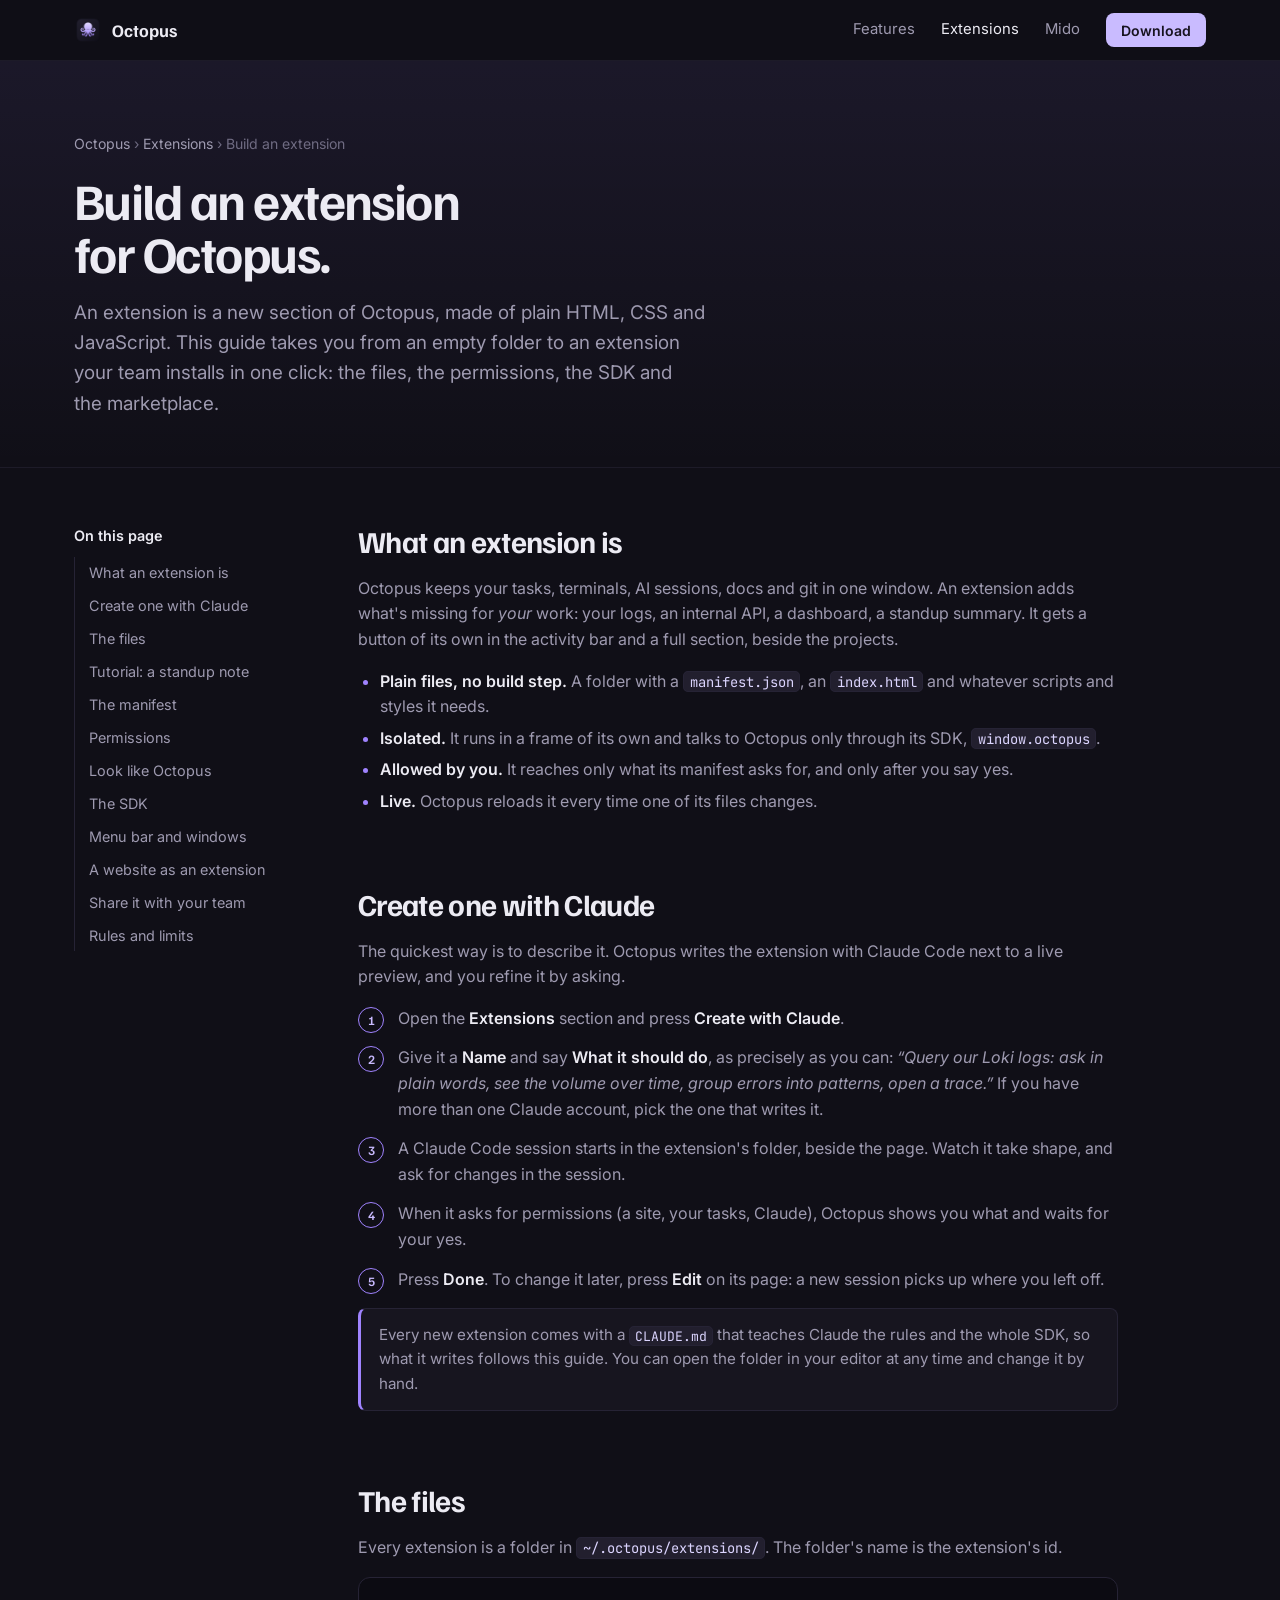
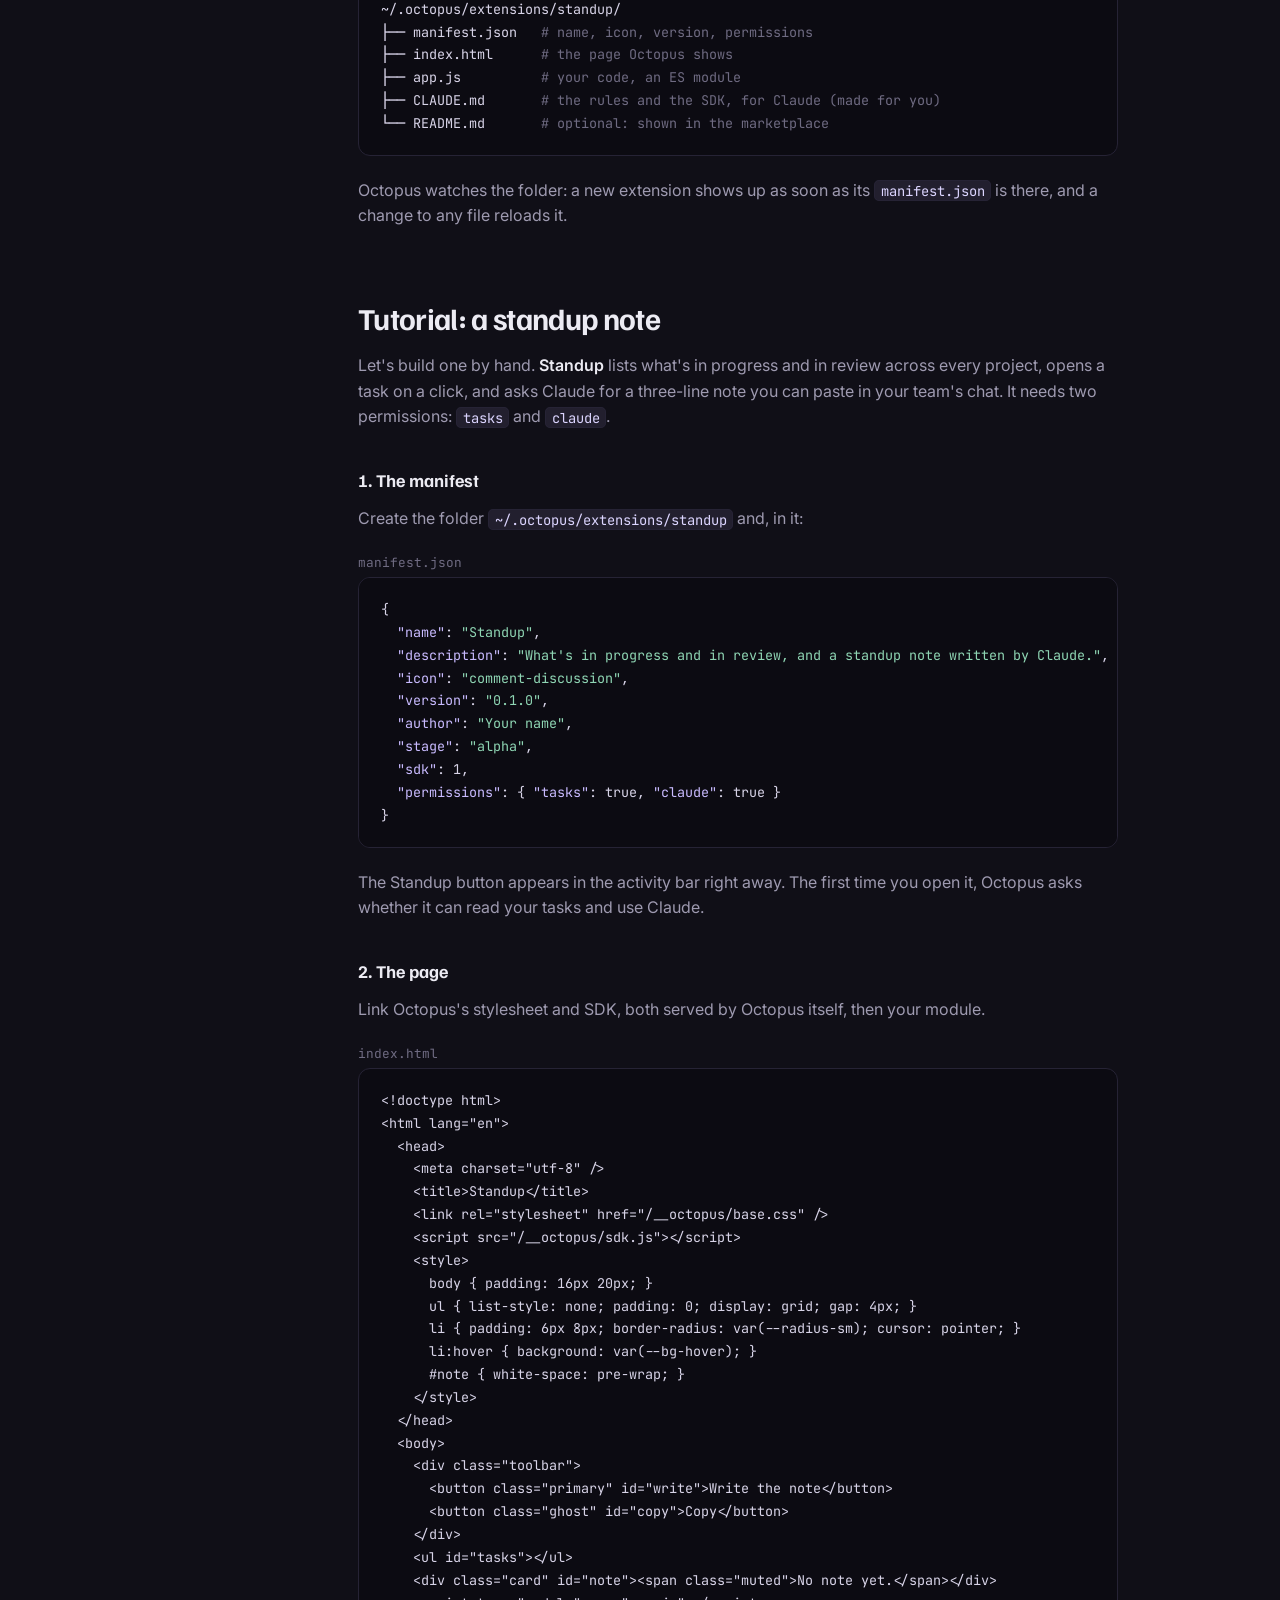
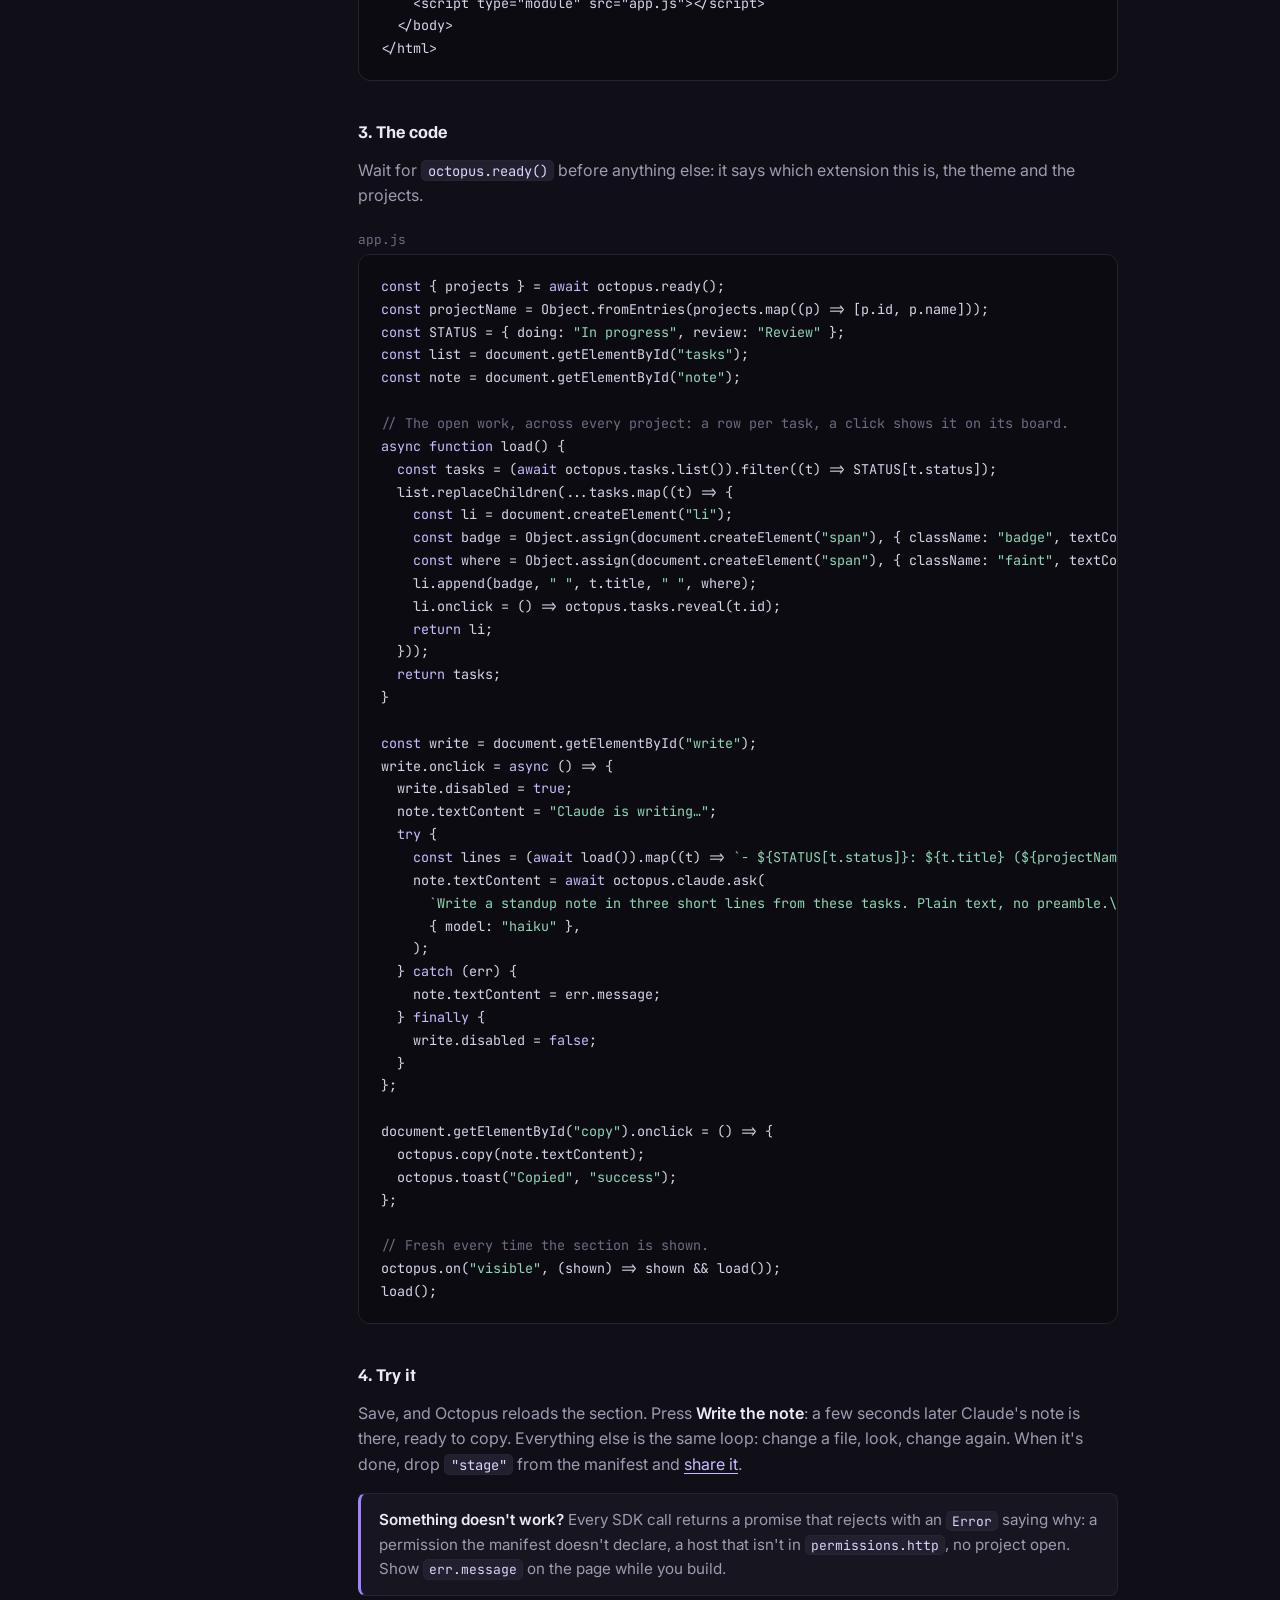
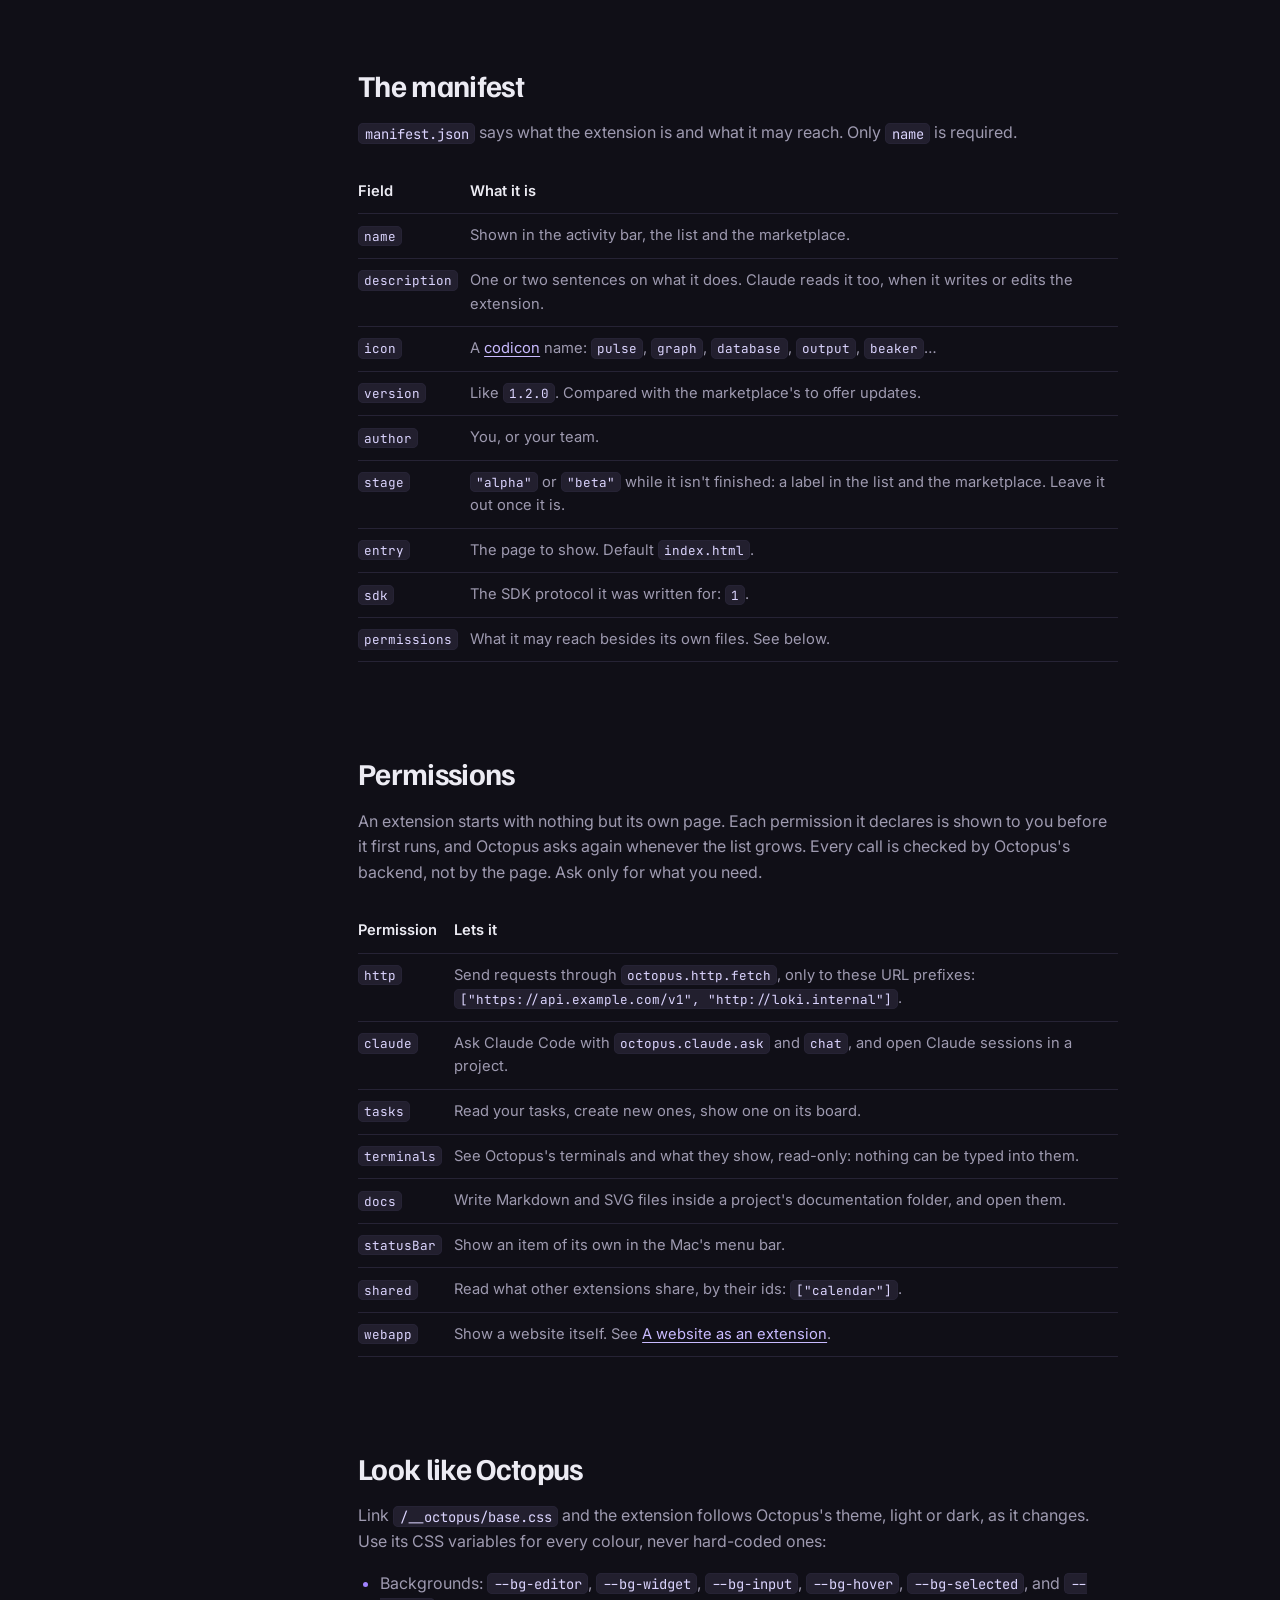
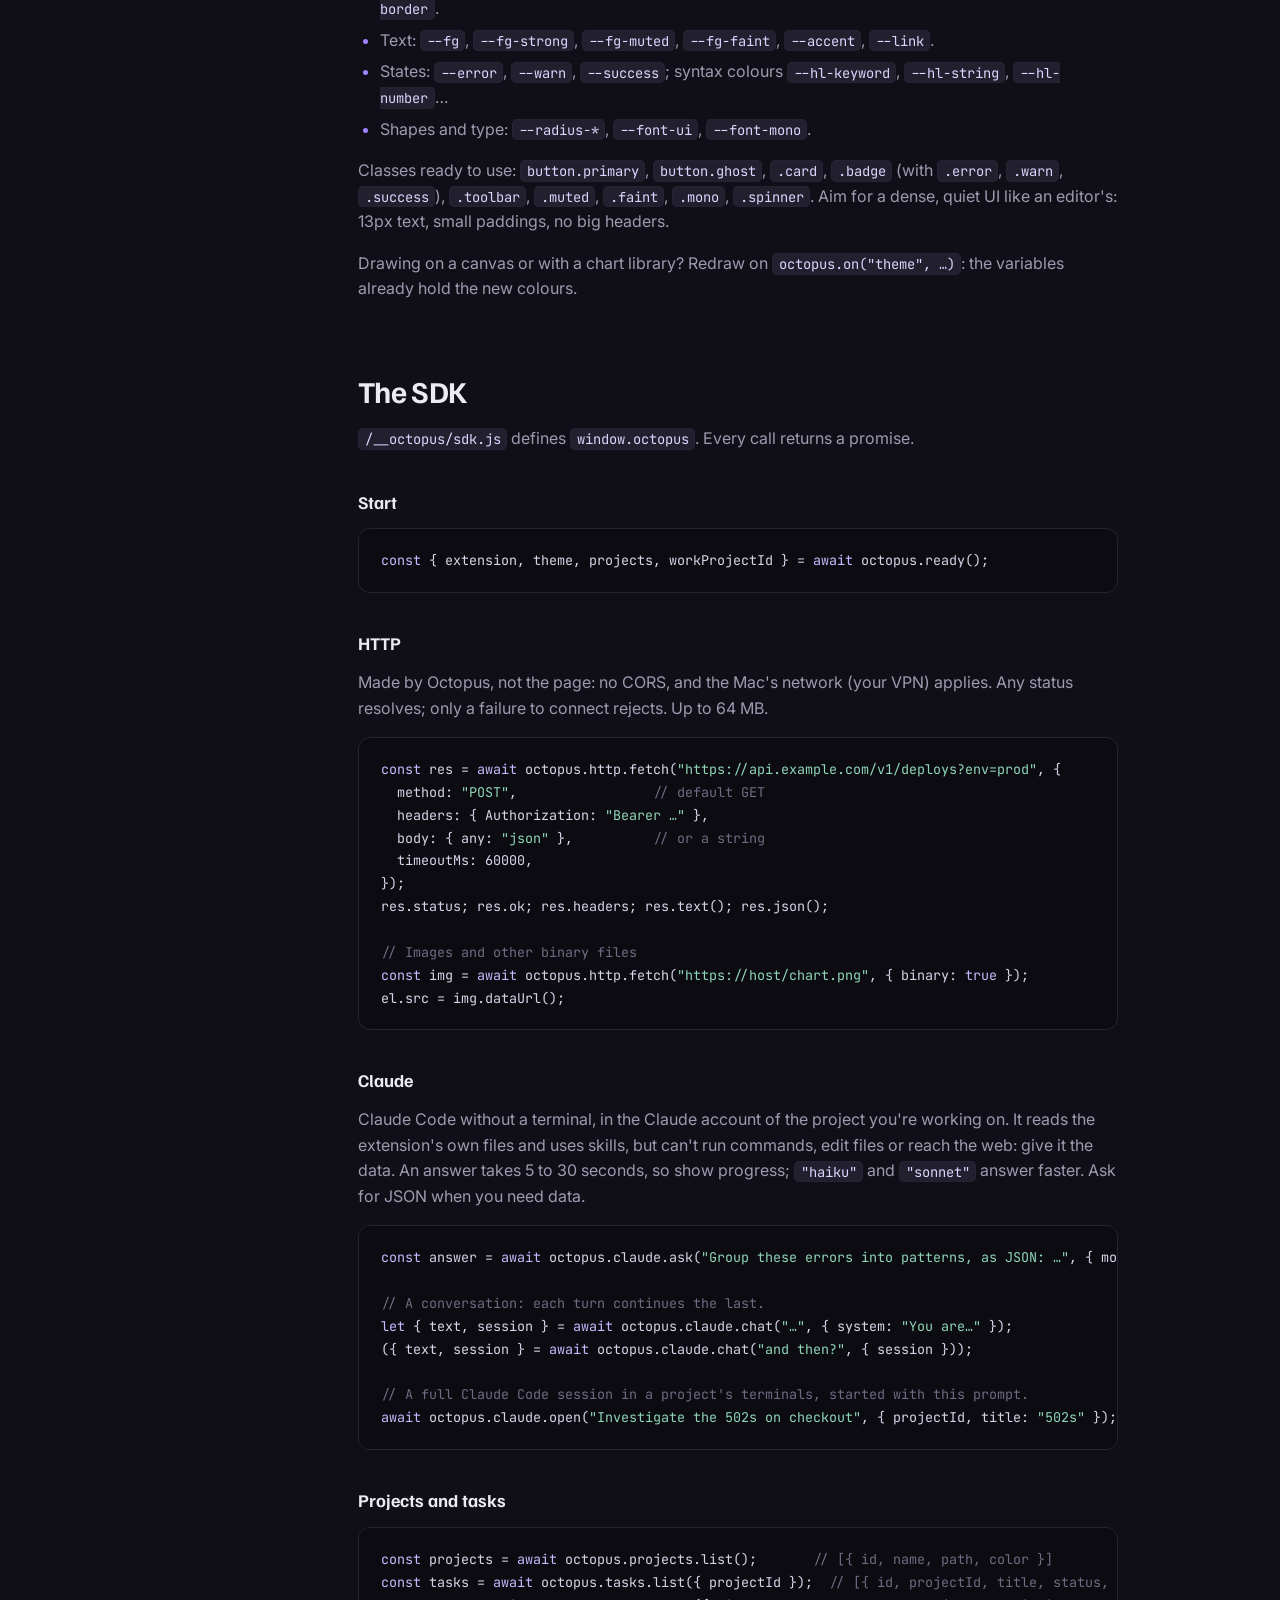
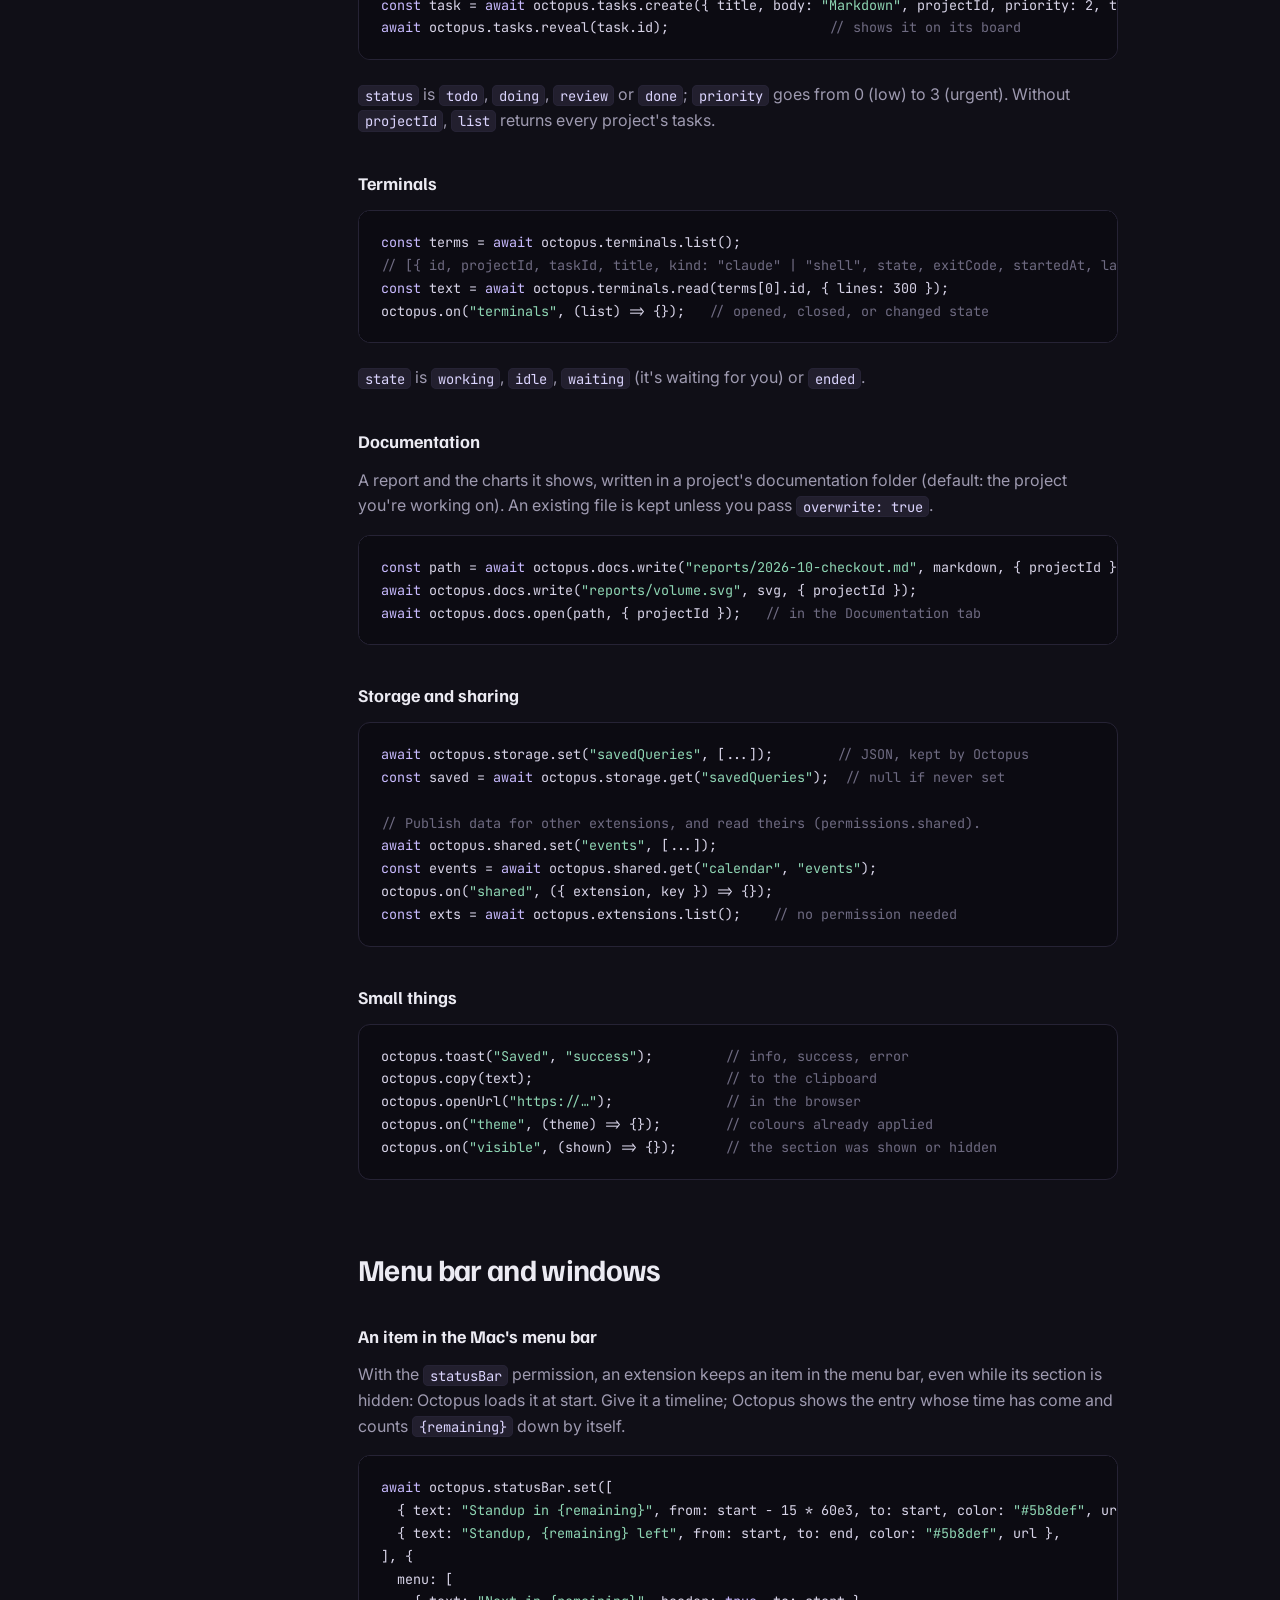
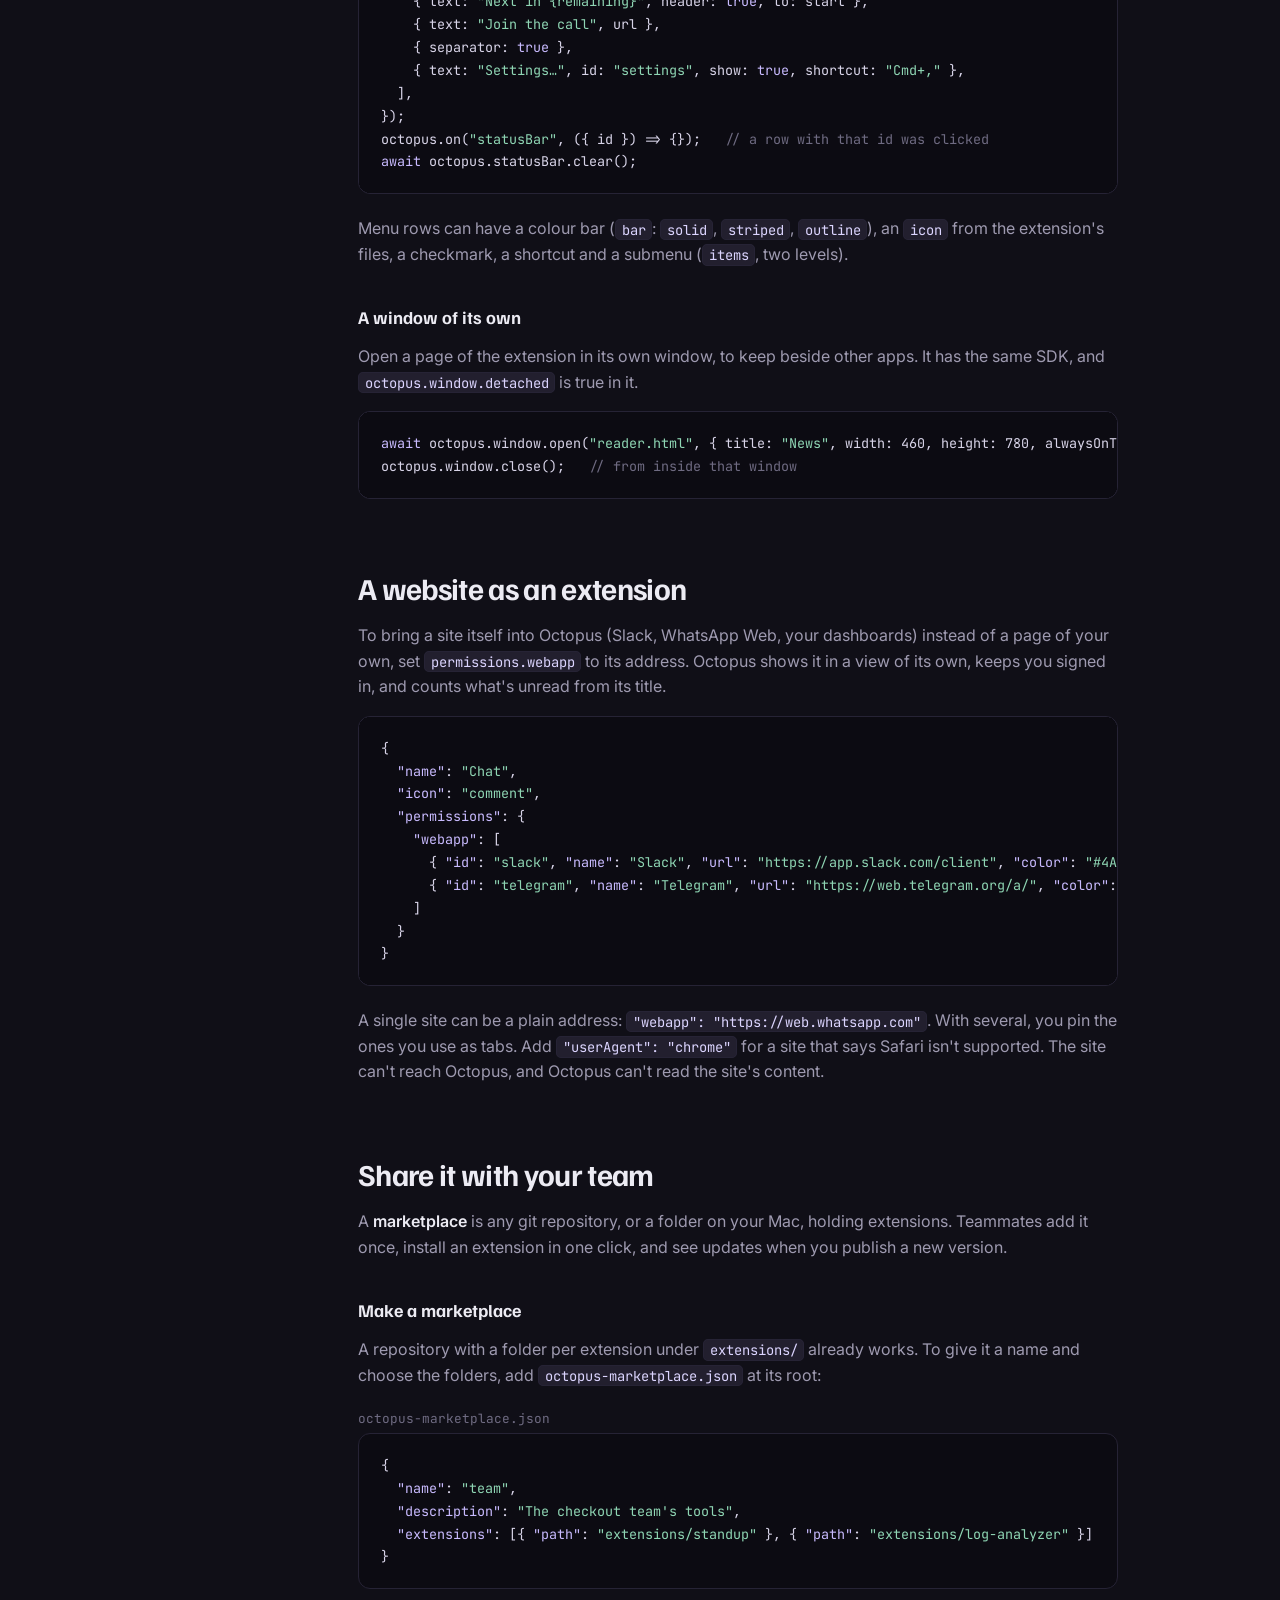
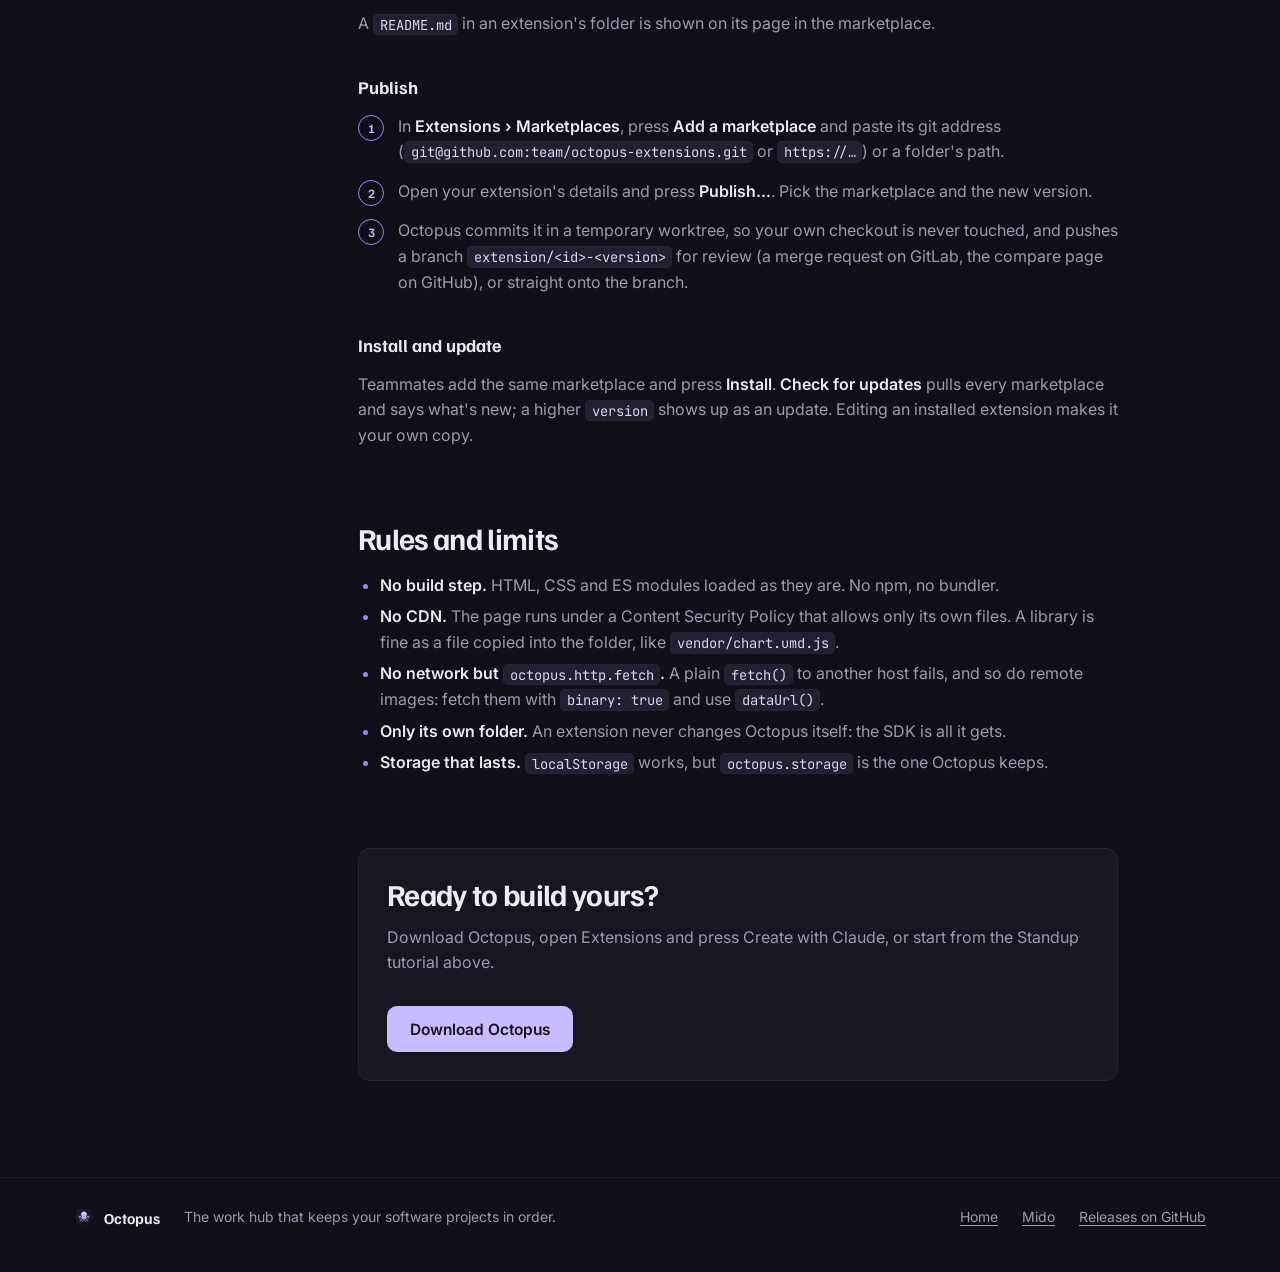
==== docs/extensions/index.html @ 8f099938 "Site for search engines and a guide to building extensions; no Download Mido button - Title, descrip" ====
<!doctype html>
<html lang="en">
<head>
  <meta charset="utf-8" />
  <meta name="viewport" content="width=device-width, initial-scale=1" />
  <title>How to build an Octopus extension: tutorial, manifest and SDK</title>
  <meta name="description" content="Build an extension for Octopus, the Mac work hub: create one with Claude or by hand, write its manifest and permissions, use the JavaScript SDK (tasks, Claude, HTTP, docs, menu bar) and share it in a team marketplace." />
  <link rel="canonical" href="https://serafo27.github.io/octopus-site/extensions/" />
  <meta name="robots" content="index, follow, max-image-preview:large" />
  <meta name="color-scheme" content="dark" />
  <meta name="theme-color" content="#100f17" />
  <meta property="og:type" content="article" />
  <meta property="og:site_name" content="Octopus" />
  <meta property="og:url" content="https://serafo27.github.io/octopus-site/extensions/" />
  <meta property="og:title" content="How to build an Octopus extension" />
  <meta property="og:description" content="A step-by-step tutorial: a new section of Octopus in plain HTML and JavaScript, with the manifest, the permissions and the whole SDK." />
  <meta property="og:image" content="https://serafo27.github.io/octopus-site/assets/og.png" />
  <meta property="og:image:width" content="1200" />
  <meta property="og:image:height" content="630" />
  <meta name="twitter:card" content="summary_large_image" />
  <link rel="icon" type="image/png" href="../assets/favicon.png" />
  <link rel="apple-touch-icon" href="../assets/icon.png" />
  <link rel="preconnect" href="https://fonts.googleapis.com" />
  <link rel="preconnect" href="https://fonts.gstatic.com" crossorigin />
  <link href="https://fonts.googleapis.com/css2?family=Familjen+Grotesk:wght@500;600;700&family=Inter:wght@400;500;600&family=JetBrains+Mono:wght@400&display=swap" rel="stylesheet" />
  <link rel="stylesheet" href="../styles.css" />
  <script type="application/ld+json">
  {
    "@context": "https://schema.org",
    "@graph": [
      {
        "@type": "TechArticle",
        "headline": "How to build an Octopus extension",
        "description": "Create an extension for Octopus with Claude or by hand: the manifest, the permissions, the JavaScript SDK and team marketplaces.",
        "url": "https://serafo27.github.io/octopus-site/extensions/",
        "image": "https://serafo27.github.io/octopus-site/assets/og.png",
        "inLanguage": "en",
        "dateModified": "2026-10-14",
        "author": { "@type": "Person", "name": "Serafino D'Angelillo" },
        "about": { "@type": "SoftwareApplication", "name": "Octopus", "operatingSystem": "macOS", "applicationCategory": "DeveloperApplication" }
      },
      {
        "@type": "BreadcrumbList",
        "itemListElement": [
          { "@type": "ListItem", "position": 1, "name": "Octopus", "item": "https://serafo27.github.io/octopus-site/" },
          { "@type": "ListItem", "position": 2, "name": "Build an extension", "item": "https://serafo27.github.io/octopus-site/extensions/" }
        ]
      }
    ]
  }
  </script>
</head>
<body>
  <a class="skip" href="#main">Skip to content</a>

  <header class="top">
    <div class="wrap top-row">
      <a class="brand" href="../" aria-label="Octopus home">
        <img src="../assets/icon.png" alt="" width="28" height="28" />
        <span>Octopus</span>
      </a>
      <nav aria-label="Sections">
        <a href="../#features">Features</a>
        <a href="./" aria-current="page">Extensions</a>
        <a href="../#mido">Mido</a>
        <a class="button small" href="../#download">Download</a>
      </nav>
    </div>
  </header>

  <main id="main">
    <section class="guide-hero">
      <div class="wrap">
        <p class="crumbs"><a href="../">Octopus</a> › <a href="../#extensions">Extensions</a> › Build an extension</p>
        <h1>Build an extension for Octopus.</h1>
        <p class="lede">An extension is a new section of Octopus, made of plain HTML, CSS and JavaScript. This guide takes you from an empty folder to an extension your team installs in one click: the files, the permissions, the SDK and the marketplace.</p>
      </div>
    </section>

    <div class="wrap guide">
      <nav class="toc" aria-label="On this page">
        <p>On this page</p>
        <ol>
          <li><a href="#what">What an extension is</a></li>
          <li><a href="#with-claude">Create one with Claude</a></li>
          <li><a href="#anatomy">The files</a></li>
          <li><a href="#tutorial">Tutorial: a standup note</a></li>
          <li><a href="#manifest">The manifest</a></li>
          <li><a href="#permissions">Permissions</a></li>
          <li><a href="#look">Look like Octopus</a></li>
          <li><a href="#sdk">The SDK</a></li>
          <li><a href="#menu-bar">Menu bar and windows</a></li>
          <li><a href="#websites">A website as an extension</a></li>
          <li><a href="#share">Share it with your team</a></li>
          <li><a href="#rules">Rules and limits</a></li>
        </ol>
      </nav>

      <article class="prose">
        <section id="what">
          <h2>What an extension is</h2>
          <p>Octopus keeps your tasks, terminals, AI sessions, docs and git in one window. An extension adds what's missing for <i>your</i> work: your logs, an internal API, a dashboard, a standup summary. It gets a button of its own in the activity bar and a full section, beside the projects.</p>
          <ul>
            <li><b>Plain files, no build step.</b> A folder with a <code>manifest.json</code>, an <code>index.html</code> and whatever scripts and styles it needs.</li>
            <li><b>Isolated.</b> It runs in a frame of its own and talks to Octopus only through its SDK, <code>window.octopus</code>.</li>
            <li><b>Allowed by you.</b> It reaches only what its manifest asks for, and only after you say yes.</li>
            <li><b>Live.</b> Octopus reloads it every time one of its files changes.</li>
          </ul>
        </section>

        <section id="with-claude">
          <h2>Create one with Claude</h2>
          <p>The quickest way is to describe it. Octopus writes the extension with Claude Code next to a live preview, and you refine it by asking.</p>
          <ol class="steps">
            <li>Open the <b>Extensions</b> section and press <b>Create with Claude</b>.</li>
            <li>Give it a <b>Name</b> and say <b>What it should do</b>, as precisely as you can: <i>“Query our Loki logs: ask in plain words, see the volume over time, group errors into patterns, open a trace.”</i> If you have more than one Claude account, pick the one that writes it.</li>
            <li>A Claude Code session starts in the extension's folder, beside the page. Watch it take shape, and ask for changes in the session.</li>
            <li>When it asks for permissions (a site, your tasks, Claude), Octopus shows you what and waits for your yes.</li>
            <li>Press <b>Done</b>. To change it later, press <b>Edit</b> on its page: a new session picks up where you left off.</li>
          </ol>
          <div class="note">
            <p>Every new extension comes with a <code>CLAUDE.md</code> that teaches Claude the rules and the whole SDK, so what it writes follows this guide. You can open the folder in your editor at any time and change it by hand.</p>
          </div>
        </section>

        <section id="anatomy">
          <h2>The files</h2>
          <p>Every extension is a folder in <code>~/.octopus/extensions/</code>. The folder's name is the extension's id.</p>
<pre class="code"><code>~/.octopus/extensions/standup/
├── manifest.json   <span class="c"># name, icon, version, permissions</span>
├── index.html      <span class="c"># the page Octopus shows</span>
├── app.js          <span class="c"># your code, an ES module</span>
├── CLAUDE.md       <span class="c"># the rules and the SDK, for Claude (made for you)</span>
└── README.md       <span class="c"># optional: shown in the marketplace</span></code></pre>
          <p>Octopus watches the folder: a new extension shows up as soon as its <code>manifest.json</code> is there, and a change to any file reloads it.</p>
        </section>

        <section id="tutorial">
          <h2>Tutorial: a standup note</h2>
          <p>Let's build one by hand. <b>Standup</b> lists what's in progress and in review across every project, opens a task on a click, and asks Claude for a three-line note you can paste in your team's chat. It needs two permissions: <code>tasks</code> and <code>claude</code>.</p>

          <h3>1. The manifest</h3>
          <p>Create the folder <code>~/.octopus/extensions/standup</code> and, in it:</p>
          <span class="file">manifest.json</span>
<pre class="code"><code>{
  <span class="k">"name"</span>: <span class="s">"Standup"</span>,
  <span class="k">"description"</span>: <span class="s">"What's in progress and in review, and a standup note written by Claude."</span>,
  <span class="k">"icon"</span>: <span class="s">"comment-discussion"</span>,
  <span class="k">"version"</span>: <span class="s">"0.1.0"</span>,
  <span class="k">"author"</span>: <span class="s">"Your name"</span>,
  <span class="k">"stage"</span>: <span class="s">"alpha"</span>,
  <span class="k">"sdk"</span>: 1,
  <span class="k">"permissions"</span>: { <span class="k">"tasks"</span>: true, <span class="k">"claude"</span>: true }
}</code></pre>
          <p>The Standup button appears in the activity bar right away. The first time you open it, Octopus asks whether it can read your tasks and use Claude.</p>

          <h3>2. The page</h3>
          <p>Link Octopus's stylesheet and SDK, both served by Octopus itself, then your module.</p>
          <span class="file">index.html</span>
<pre class="code"><code>&lt;!doctype html&gt;
&lt;html lang="en"&gt;
  &lt;head&gt;
    &lt;meta charset="utf-8" /&gt;
    &lt;title&gt;Standup&lt;/title&gt;
    &lt;link rel="stylesheet" href="/__octopus/base.css" /&gt;
    &lt;script src="/__octopus/sdk.js"&gt;&lt;/script&gt;
    &lt;style&gt;
      body { padding: 16px 20px; }
      ul { list-style: none; padding: 0; display: grid; gap: 4px; }
      li { padding: 6px 8px; border-radius: var(--radius-sm); cursor: pointer; }
      li:hover { background: var(--bg-hover); }
      #note { white-space: pre-wrap; }
    &lt;/style&gt;
  &lt;/head&gt;
  &lt;body&gt;
    &lt;div class="toolbar"&gt;
      &lt;button class="primary" id="write"&gt;Write the note&lt;/button&gt;
      &lt;button class="ghost" id="copy"&gt;Copy&lt;/button&gt;
    &lt;/div&gt;
    &lt;ul id="tasks"&gt;&lt;/ul&gt;
    &lt;div class="card" id="note"&gt;&lt;span class="muted"&gt;No note yet.&lt;/span&gt;&lt;/div&gt;
    &lt;script type="module" src="app.js"&gt;&lt;/script&gt;
  &lt;/body&gt;
&lt;/html&gt;</code></pre>

          <h3>3. The code</h3>
          <p>Wait for <code>octopus.ready()</code> before anything else: it says which extension this is, the theme and the projects.</p>
          <span class="file">app.js</span>
<pre class="code"><code><span class="k">const</span> { projects } = <span class="k">await</span> octopus.ready();
<span class="k">const</span> projectName = Object.fromEntries(projects.map((p) =&gt; [p.id, p.name]));
<span class="k">const</span> STATUS = { doing: <span class="s">"In progress"</span>, review: <span class="s">"Review"</span> };
<span class="k">const</span> list = document.getElementById(<span class="s">"tasks"</span>);
<span class="k">const</span> note = document.getElementById(<span class="s">"note"</span>);

<span class="c">// The open work, across every project: a row per task, a click shows it on its board.</span>
<span class="k">async function</span> load() {
  <span class="k">const</span> tasks = (<span class="k">await</span> octopus.tasks.list()).filter((t) =&gt; STATUS[t.status]);
  list.replaceChildren(...tasks.map((t) =&gt; {
    <span class="k">const</span> li = document.createElement(<span class="s">"li"</span>);
    <span class="k">const</span> badge = Object.assign(document.createElement(<span class="s">"span"</span>), { className: <span class="s">"badge"</span>, textContent: STATUS[t.status] });
    <span class="k">const</span> where = Object.assign(document.createElement(<span class="s">"span"</span>), { className: <span class="s">"faint"</span>, textContent: projectName[t.projectId] ?? <span class="s">"No project"</span> });
    li.append(badge, <span class="s">" "</span>, t.title, <span class="s">" "</span>, where);
    li.onclick = () =&gt; octopus.tasks.reveal(t.id);
    <span class="k">return</span> li;
  }));
  <span class="k">return</span> tasks;
}

<span class="k">const</span> write = document.getElementById(<span class="s">"write"</span>);
write.onclick = <span class="k">async</span> () =&gt; {
  write.disabled = <span class="k">true</span>;
  note.textContent = <span class="s">"Claude is writing…"</span>;
  <span class="k">try</span> {
    <span class="k">const</span> lines = (<span class="k">await</span> load()).map((t) =&gt; <span class="s">`- ${STATUS[t.status]}: ${t.title} (${projectName[t.projectId] ?? "no project"})`</span>);
    note.textContent = <span class="k">await</span> octopus.claude.ask(
      <span class="s">`Write a standup note in three short lines from these tasks. Plain text, no preamble.\n${lines.join("\n")}`</span>,
      { model: <span class="s">"haiku"</span> },
    );
  } <span class="k">catch</span> (err) {
    note.textContent = err.message;
  } <span class="k">finally</span> {
    write.disabled = <span class="k">false</span>;
  }
};

document.getElementById(<span class="s">"copy"</span>).onclick = () =&gt; {
  octopus.copy(note.textContent);
  octopus.toast(<span class="s">"Copied"</span>, <span class="s">"success"</span>);
};

<span class="c">// Fresh every time the section is shown.</span>
octopus.on(<span class="s">"visible"</span>, (shown) =&gt; shown &amp;&amp; load());
load();</code></pre>

          <h3>4. Try it</h3>
          <p>Save, and Octopus reloads the section. Press <b>Write the note</b>: a few seconds later Claude's note is there, ready to copy. Everything else is the same loop: change a file, look, change again. When it's done, drop <code>"stage"</code> from the manifest and <a href="#share">share it</a>.</p>
          <div class="note">
            <p><b>Something doesn't work?</b> Every SDK call returns a promise that rejects with an <code>Error</code> saying why: a permission the manifest doesn't declare, a host that isn't in <code>permissions.http</code>, no project open. Show <code>err.message</code> on the page while you build.</p>
          </div>
        </section>

        <section id="manifest">
          <h2>The manifest</h2>
          <p><code>manifest.json</code> says what the extension is and what it may reach. Only <code>name</code> is required.</p>
          <div class="table-scroll">
            <table>
              <thead><tr><th>Field</th><th>What it is</th></tr></thead>
              <tbody>
                <tr><td><code>name</code></td><td>Shown in the activity bar, the list and the marketplace.</td></tr>
                <tr><td><code>description</code></td><td>One or two sentences on what it does. Claude reads it too, when it writes or edits the extension.</td></tr>
                <tr><td><code>icon</code></td><td>A <a href="https://microsoft.github.io/vscode-codicons/dist/codicon.html" rel="noopener">codicon</a> name: <code>pulse</code>, <code>graph</code>, <code>database</code>, <code>output</code>, <code>beaker</code>…</td></tr>
                <tr><td><code>version</code></td><td>Like <code>1.2.0</code>. Compared with the marketplace's to offer updates.</td></tr>
                <tr><td><code>author</code></td><td>You, or your team.</td></tr>
                <tr><td><code>stage</code></td><td><code>"alpha"</code> or <code>"beta"</code> while it isn't finished: a label in the list and the marketplace. Leave it out once it is.</td></tr>
                <tr><td><code>entry</code></td><td>The page to show. Default <code>index.html</code>.</td></tr>
                <tr><td><code>sdk</code></td><td>The SDK protocol it was written for: <code>1</code>.</td></tr>
                <tr><td><code>permissions</code></td><td>What it may reach besides its own files. See below.</td></tr>
              </tbody>
            </table>
          </div>
        </section>

        <section id="permissions">
          <h2>Permissions</h2>
          <p>An extension starts with nothing but its own page. Each permission it declares is shown to you before it first runs, and Octopus asks again whenever the list grows. Every call is checked by Octopus's backend, not by the page. Ask only for what you need.</p>
          <div class="table-scroll">
            <table>
              <thead><tr><th>Permission</th><th>Lets it</th></tr></thead>
              <tbody>
                <tr><td><code>http</code></td><td>Send requests through <code>octopus.http.fetch</code>, only to these URL prefixes: <code>["https://api.example.com/v1", "http://loki.internal"]</code>.</td></tr>
                <tr><td><code>claude</code></td><td>Ask Claude Code with <code>octopus.claude.ask</code> and <code>chat</code>, and open Claude sessions in a project.</td></tr>
                <tr><td><code>tasks</code></td><td>Read your tasks, create new ones, show one on its board.</td></tr>
                <tr><td><code>terminals</code></td><td>See Octopus's terminals and what they show, read-only: nothing can be typed into them.</td></tr>
                <tr><td><code>docs</code></td><td>Write Markdown and SVG files inside a project's documentation folder, and open them.</td></tr>
                <tr><td><code>statusBar</code></td><td>Show an item of its own in the Mac's menu bar.</td></tr>
                <tr><td><code>shared</code></td><td>Read what other extensions share, by their ids: <code>["calendar"]</code>.</td></tr>
                <tr><td><code>webapp</code></td><td>Show a website itself. See <a href="#websites">A website as an extension</a>.</td></tr>
              </tbody>
            </table>
          </div>
        </section>

        <section id="look">
          <h2>Look like Octopus</h2>
          <p>Link <code>/__octopus/base.css</code> and the extension follows Octopus's theme, light or dark, as it changes. Use its CSS variables for every colour, never hard-coded ones:</p>
          <ul>
            <li>Backgrounds: <code>--bg-editor</code>, <code>--bg-widget</code>, <code>--bg-input</code>, <code>--bg-hover</code>, <code>--bg-selected</code>, and <code>--border</code>.</li>
            <li>Text: <code>--fg</code>, <code>--fg-strong</code>, <code>--fg-muted</code>, <code>--fg-faint</code>, <code>--accent</code>, <code>--link</code>.</li>
            <li>States: <code>--error</code>, <code>--warn</code>, <code>--success</code>; syntax colours <code>--hl-keyword</code>, <code>--hl-string</code>, <code>--hl-number</code>…</li>
            <li>Shapes and type: <code>--radius-*</code>, <code>--font-ui</code>, <code>--font-mono</code>.</li>
          </ul>
          <p>Classes ready to use: <code>button.primary</code>, <code>button.ghost</code>, <code>.card</code>, <code>.badge</code> (with <code>.error</code>, <code>.warn</code>, <code>.success</code>), <code>.toolbar</code>, <code>.muted</code>, <code>.faint</code>, <code>.mono</code>, <code>.spinner</code>. Aim for a dense, quiet UI like an editor's: 13px text, small paddings, no big headers.</p>
          <p>Drawing on a canvas or with a chart library? Redraw on <code>octopus.on("theme", …)</code>: the variables already hold the new colours.</p>
        </section>

        <section id="sdk">
          <h2>The SDK</h2>
          <p><code>/__octopus/sdk.js</code> defines <code>window.octopus</code>. Every call returns a promise.</p>

          <h3>Start</h3>
<pre class="code"><code><span class="k">const</span> { extension, theme, projects, workProjectId } = <span class="k">await</span> octopus.ready();</code></pre>

          <h3>HTTP</h3>
          <p>Made by Octopus, not the page: no CORS, and the Mac's network (your VPN) applies. Any status resolves; only a failure to connect rejects. Up to 64 MB.</p>
<pre class="code"><code><span class="k">const</span> res = <span class="k">await</span> octopus.http.fetch(<span class="s">"https://api.example.com/v1/deploys?env=prod"</span>, {
  method: <span class="s">"POST"</span>,                 <span class="c">// default GET</span>
  headers: { Authorization: <span class="s">"Bearer …"</span> },
  body: { any: <span class="s">"json"</span> },          <span class="c">// or a string</span>
  timeoutMs: 60000,
});
res.status; res.ok; res.headers; res.text(); res.json();

<span class="c">// Images and other binary files</span>
<span class="k">const</span> img = <span class="k">await</span> octopus.http.fetch(<span class="s">"https://host/chart.png"</span>, { binary: <span class="k">true</span> });
el.src = img.dataUrl();</code></pre>

          <h3>Claude</h3>
          <p>Claude Code without a terminal, in the Claude account of the project you're working on. It reads the extension's own files and uses skills, but can't run commands, edit files or reach the web: give it the data. An answer takes 5 to 30 seconds, so show progress; <code>"haiku"</code> and <code>"sonnet"</code> answer faster. Ask for JSON when you need data.</p>
<pre class="code"><code><span class="k">const</span> answer = <span class="k">await</span> octopus.claude.ask(<span class="s">"Group these errors into patterns, as JSON: …"</span>, { model: <span class="s">"sonnet"</span> });

<span class="c">// A conversation: each turn continues the last.</span>
<span class="k">let</span> { text, session } = <span class="k">await</span> octopus.claude.chat(<span class="s">"…"</span>, { system: <span class="s">"You are…"</span> });
({ text, session } = <span class="k">await</span> octopus.claude.chat(<span class="s">"and then?"</span>, { session }));

<span class="c">// A full Claude Code session in a project's terminals, started with this prompt.</span>
<span class="k">await</span> octopus.claude.open(<span class="s">"Investigate the 502s on checkout"</span>, { projectId, title: <span class="s">"502s"</span> });</code></pre>

          <h3>Projects and tasks</h3>
<pre class="code"><code><span class="k">const</span> projects = <span class="k">await</span> octopus.projects.list();       <span class="c">// [{ id, name, path, color }]</span>
<span class="k">const</span> tasks = <span class="k">await</span> octopus.tasks.list({ projectId });  <span class="c">// [{ id, projectId, title, status, priority, tags }]</span>
<span class="k">const</span> task = <span class="k">await</span> octopus.tasks.create({ title, body: <span class="s">"Markdown"</span>, projectId, priority: 2, tags: [<span class="s">"logs"</span>] });
<span class="k">await</span> octopus.tasks.reveal(task.id);                    <span class="c">// shows it on its board</span></code></pre>
          <p><code>status</code> is <code>todo</code>, <code>doing</code>, <code>review</code> or <code>done</code>; <code>priority</code> goes from 0 (low) to 3 (urgent). Without <code>projectId</code>, <code>list</code> returns every project's tasks.</p>

          <h3>Terminals</h3>
<pre class="code"><code><span class="k">const</span> terms = <span class="k">await</span> octopus.terminals.list();
<span class="c">// [{ id, projectId, taskId, title, kind: "claude" | "shell", state, exitCode, startedAt, lastOutputAt, floating }]</span>
<span class="k">const</span> text = <span class="k">await</span> octopus.terminals.read(terms[0].id, { lines: 300 });
octopus.on(<span class="s">"terminals"</span>, (list) =&gt; {});   <span class="c">// opened, closed, or changed state</span></code></pre>
          <p><code>state</code> is <code>working</code>, <code>idle</code>, <code>waiting</code> (it's waiting for you) or <code>ended</code>.</p>

          <h3>Documentation</h3>
          <p>A report and the charts it shows, written in a project's documentation folder (default: the project you're working on). An existing file is kept unless you pass <code>overwrite: true</code>.</p>
<pre class="code"><code><span class="k">const</span> path = <span class="k">await</span> octopus.docs.write(<span class="s">"reports/2026-10-checkout.md"</span>, markdown, { projectId });
<span class="k">await</span> octopus.docs.write(<span class="s">"reports/volume.svg"</span>, svg, { projectId });
<span class="k">await</span> octopus.docs.open(path, { projectId });   <span class="c">// in the Documentation tab</span></code></pre>

          <h3>Storage and sharing</h3>
<pre class="code"><code><span class="k">await</span> octopus.storage.set(<span class="s">"savedQueries"</span>, [...]);        <span class="c">// JSON, kept by Octopus</span>
<span class="k">const</span> saved = <span class="k">await</span> octopus.storage.get(<span class="s">"savedQueries"</span>);  <span class="c">// null if never set</span>

<span class="c">// Publish data for other extensions, and read theirs (permissions.shared).</span>
<span class="k">await</span> octopus.shared.set(<span class="s">"events"</span>, [...]);
<span class="k">const</span> events = <span class="k">await</span> octopus.shared.get(<span class="s">"calendar"</span>, <span class="s">"events"</span>);
octopus.on(<span class="s">"shared"</span>, ({ extension, key }) =&gt; {});
<span class="k">const</span> exts = <span class="k">await</span> octopus.extensions.list();    <span class="c">// no permission needed</span></code></pre>

          <h3>Small things</h3>
<pre class="code"><code>octopus.toast(<span class="s">"Saved"</span>, <span class="s">"success"</span>);         <span class="c">// info, success, error</span>
octopus.copy(text);                        <span class="c">// to the clipboard</span>
octopus.openUrl(<span class="s">"https://…"</span>);              <span class="c">// in the browser</span>
octopus.on(<span class="s">"theme"</span>, (theme) =&gt; {});        <span class="c">// colours already applied</span>
octopus.on(<span class="s">"visible"</span>, (shown) =&gt; {});      <span class="c">// the section was shown or hidden</span></code></pre>
        </section>

        <section id="menu-bar">
          <h2>Menu bar and windows</h2>
          <h3>An item in the Mac's menu bar</h3>
          <p>With the <code>statusBar</code> permission, an extension keeps an item in the menu bar, even while its section is hidden: Octopus loads it at start. Give it a timeline; Octopus shows the entry whose time has come and counts <code>{remaining}</code> down by itself.</p>
<pre class="code"><code><span class="k">await</span> octopus.statusBar.set([
  { text: <span class="s">"Standup in {remaining}"</span>, from: start - 15 * 60e3, to: start, color: <span class="s">"#5b8def"</span>, url },
  { text: <span class="s">"Standup, {remaining} left"</span>, from: start, to: end, color: <span class="s">"#5b8def"</span>, url },
], {
  menu: [
    { text: <span class="s">"Next in {remaining}"</span>, header: <span class="k">true</span>, to: start },
    { text: <span class="s">"Join the call"</span>, url },
    { separator: <span class="k">true</span> },
    { text: <span class="s">"Settings…"</span>, id: <span class="s">"settings"</span>, show: <span class="k">true</span>, shortcut: <span class="s">"Cmd+,"</span> },
  ],
});
octopus.on(<span class="s">"statusBar"</span>, ({ id }) =&gt; {});   <span class="c">// a row with that id was clicked</span>
<span class="k">await</span> octopus.statusBar.clear();</code></pre>
          <p>Menu rows can have a colour bar (<code>bar</code>: <code>solid</code>, <code>striped</code>, <code>outline</code>), an <code>icon</code> from the extension's files, a checkmark, a shortcut and a submenu (<code>items</code>, two levels).</p>

          <h3>A window of its own</h3>
          <p>Open a page of the extension in its own window, to keep beside other apps. It has the same SDK, and <code>octopus.window.detached</code> is true in it.</p>
<pre class="code"><code><span class="k">await</span> octopus.window.open(<span class="s">"reader.html"</span>, { title: <span class="s">"News"</span>, width: 460, height: 780, alwaysOnTop: <span class="k">false</span> });
octopus.window.close();   <span class="c">// from inside that window</span></code></pre>
        </section>

        <section id="websites">
          <h2>A website as an extension</h2>
          <p>To bring a site itself into Octopus (Slack, WhatsApp Web, your dashboards) instead of a page of your own, set <code>permissions.webapp</code> to its address. Octopus shows it in a view of its own, keeps you signed in, and counts what's unread from its title.</p>
<pre class="code"><code>{
  <span class="k">"name"</span>: <span class="s">"Chat"</span>,
  <span class="k">"icon"</span>: <span class="s">"comment"</span>,
  <span class="k">"permissions"</span>: {
    <span class="k">"webapp"</span>: [
      { <span class="k">"id"</span>: <span class="s">"slack"</span>, <span class="k">"name"</span>: <span class="s">"Slack"</span>, <span class="k">"url"</span>: <span class="s">"https://app.slack.com/client"</span>, <span class="k">"color"</span>: <span class="s">"#4A154B"</span> },
      { <span class="k">"id"</span>: <span class="s">"telegram"</span>, <span class="k">"name"</span>: <span class="s">"Telegram"</span>, <span class="k">"url"</span>: <span class="s">"https://web.telegram.org/a/"</span>, <span class="k">"color"</span>: <span class="s">"#229ED9"</span> }
    ]
  }
}</code></pre>
          <p>A single site can be a plain address: <code>"webapp": "https://web.whatsapp.com"</code>. With several, you pin the ones you use as tabs. Add <code>"userAgent": "chrome"</code> for a site that says Safari isn't supported. The site can't reach Octopus, and Octopus can't read the site's content.</p>
        </section>

        <section id="share">
          <h2>Share it with your team</h2>
          <p>A <b>marketplace</b> is any git repository, or a folder on your Mac, holding extensions. Teammates add it once, install an extension in one click, and see updates when you publish a new version.</p>

          <h3>Make a marketplace</h3>
          <p>A repository with a folder per extension under <code>extensions/</code> already works. To give it a name and choose the folders, add <code>octopus-marketplace.json</code> at its root:</p>
          <span class="file">octopus-marketplace.json</span>
<pre class="code"><code>{
  <span class="k">"name"</span>: <span class="s">"team"</span>,
  <span class="k">"description"</span>: <span class="s">"The checkout team's tools"</span>,
  <span class="k">"extensions"</span>: [{ <span class="k">"path"</span>: <span class="s">"extensions/standup"</span> }, { <span class="k">"path"</span>: <span class="s">"extensions/log-analyzer"</span> }]
}</code></pre>
          <p>A <code>README.md</code> in an extension's folder is shown on its page in the marketplace.</p>

          <h3>Publish</h3>
          <ol class="steps">
            <li>In <b>Extensions › Marketplaces</b>, press <b>Add a marketplace</b> and paste its git address (<code>git@github.com:team/octopus-extensions.git</code> or <code>https://…</code>) or a folder's path.</li>
            <li>Open your extension's details and press <b>Publish…</b>. Pick the marketplace and the new version.</li>
            <li>Octopus commits it in a temporary worktree, so your own checkout is never touched, and pushes a branch <code>extension/&lt;id&gt;-&lt;version&gt;</code> for review (a merge request on GitLab, the compare page on GitHub), or straight onto the branch.</li>
          </ol>

          <h3>Install and update</h3>
          <p>Teammates add the same marketplace and press <b>Install</b>. <b>Check for updates</b> pulls every marketplace and says what's new; a higher <code>version</code> shows up as an update. Editing an installed extension makes it your own copy.</p>
        </section>

        <section id="rules">
          <h2>Rules and limits</h2>
          <ul>
            <li><b>No build step.</b> HTML, CSS and ES modules loaded as they are. No npm, no bundler.</li>
            <li><b>No CDN.</b> The page runs under a Content Security Policy that allows only its own files. A library is fine as a file copied into the folder, like <code>vendor/chart.umd.js</code>.</li>
            <li><b>No network but <code>octopus.http.fetch</code>.</b> A plain <code>fetch()</code> to another host fails, and so do remote images: fetch them with <code>binary: true</code> and use <code>dataUrl()</code>.</li>
            <li><b>Only its own folder.</b> An extension never changes Octopus itself: the SDK is all it gets.</li>
            <li><b>Storage that lasts.</b> <code>localStorage</code> works, but <code>octopus.storage</code> is the one Octopus keeps.</li>
          </ul>

          <div class="guide-next">
            <h2>Ready to build yours?</h2>
            <p>Download Octopus, open Extensions and press Create with Claude, or start from the Standup tutorial above.</p>
            <a class="button primary" href="../#download">Download Octopus</a>
          </div>
        </section>
      </article>
    </div>
  </main>

  <footer class="foot">
    <div class="wrap foot-row">
      <span class="brand"><img src="../assets/icon.png" alt="" width="20" height="20" /> Octopus</span>
      <span class="small grow">The work hub that keeps your software projects in order.</span>
      <a class="small" href="../">Home</a>
      <a class="small" href="https://serafo27.github.io/mido/" rel="noopener">Mido</a>
      <a class="small" href="https://github.com/serafo27/octopus-site/releases">Releases on GitHub</a>
    </div>
  </footer>
</body>
</html>
---- docs/styles.css ----
/* Octopus site. Colours from the app icon: lavender on a violet-black squircle. Dark only, like the
   screenshots it shows. */

:root {
  --bg: #100f17;
  --bg-raised: #17151f;
  --bg-sunk: #0c0b12;
  --line: #262335;
  --line-soft: #1d1b28;
  --fg: #ecebf3;
  --fg-muted: #9e9ab0;
  --fg-faint: #6f6b82;
  --lavender: #c9bbff;
  --lavender-deep: #a083ff;
  --on-accent: #17131f;

  /* Session states, as in the app */
  --working: #5aa9ff;
  --idle: #4ec98a;
  --waiting: #e6c14f;

  --font-display: "Familjen Grotesk", "Inter", system-ui, sans-serif;
  --font-body: "Inter", system-ui, -apple-system, sans-serif;
  --font-mono: "JetBrains Mono", ui-monospace, "SF Mono", Menlo, monospace;

  --wrap: 1180px;
  --wrap-wide: 1320px;
  --radius: 12px;
  color-scheme: dark;
}

*, *::before, *::after { box-sizing: border-box; }
html { scroll-behavior: smooth; scroll-padding-top: 72px; -webkit-text-size-adjust: 100%; }
@media (prefers-reduced-motion: reduce) { html { scroll-behavior: auto; } }

body {
  margin: 0;
  background: var(--bg);
  color: var(--fg);
  font: 400 16px/1.6 var(--font-body);
  -webkit-font-smoothing: antialiased;
}

img { max-width: 100%; height: auto; display: block; }
a { color: var(--lavender); text-underline-offset: 3px; }
a:hover { color: #fff; }
:focus-visible { outline: 2px solid var(--lavender); outline-offset: 3px; border-radius: 6px; }
p { margin: 0; }
h1, h2, h3 { font-family: var(--font-display); margin: 0; color: var(--fg); }

code, kbd { font: 400 0.86em var(--font-mono); background: #221f2e; border: 1px solid var(--line); padding: 0.05em 0.4em; border-radius: 5px; color: #dcd5ff; }
kbd { margin-right: 2px; }

.wrap { max-width: var(--wrap); margin: 0 auto; padding: 0 24px; }
.wrap-wide { max-width: var(--wrap-wide); }
@media (max-width: 600px) { .wrap { padding: 0 16px; } }

.skip { position: absolute; left: -999px; top: 8px; background: var(--lavender); color: var(--on-accent); padding: 8px 12px; border-radius: 8px; z-index: 20; }
.skip:focus { left: 8px; }
.small { font-size: 0.875rem; color: var(--fg-muted); }

/* Buttons */
.button {
  display: inline-flex; align-items: center; justify-content: center; gap: 9px;
  height: 46px; padding: 0 22px; border-radius: 10px;
  font: 600 0.97rem var(--font-body); text-decoration: none; white-space: nowrap;
  border: 1px solid transparent; transition: background-color 0.15s, border-color 0.15s;
}
.button.primary { background: var(--lavender); color: var(--on-accent); }
.button.primary:hover { background: #ddd3ff; color: var(--on-accent); }
.button.ghost { color: var(--fg); border-color: var(--line); background: rgba(255, 255, 255, 0.02); }
.button.ghost:hover { border-color: #3a3650; color: #fff; }
.button.small { height: 34px; padding: 0 14px; font-size: 0.88rem; border-radius: 8px; background: var(--lavender); color: var(--on-accent); }
.button.small:hover { background: #ddd3ff; color: var(--on-accent); }
.button[hidden] { display: none; }

/* Header */
.top { position: sticky; top: 0; z-index: 10; background: rgba(16, 15, 23, 0.78); backdrop-filter: saturate(140%) blur(14px); -webkit-backdrop-filter: saturate(140%) blur(14px); border-bottom: 1px solid var(--line-soft); }
.top-row { display: flex; align-items: center; justify-content: space-between; height: 60px; }
.brand { display: inline-flex; align-items: center; gap: 10px; color: var(--fg); text-decoration: none; font: 700 1.1rem var(--font-display); }
.brand img { border-radius: 7px; }
.top nav { display: flex; align-items: center; gap: 26px; font-size: 0.93rem; }
.top nav a:not(.button) { color: var(--fg-muted); text-decoration: none; }
.top nav a:not(.button):hover { color: var(--fg); }
@media (max-width: 560px) { .top nav a:not(.button) { display: none; } }

/* Hero */
.hero { padding: 88px 0 40px; position: relative; overflow: hidden; }
.hero::before {
  content: ""; position: absolute; inset: auto 0 0; height: 70%;
  background: radial-gradient(60% 55% at 50% 60%, rgba(160, 131, 255, 0.22), transparent 70%);
  pointer-events: none;
}
.hero-copy { text-align: center; display: grid; justify-items: center; gap: 22px; position: relative; }
.hero-icon { border-radius: 20px; box-shadow: 0 18px 50px -12px rgba(160, 131, 255, 0.45); }
h1 { font-size: clamp(2.3rem, 5.2vw, 4rem); line-height: 1.04; letter-spacing: -0.03em; font-weight: 700; max-width: 21ch; text-wrap: balance; }
.lede { font-size: 1.18rem; color: var(--fg-muted); max-width: 54ch; text-wrap: pretty; }
.cta { display: flex; flex-wrap: wrap; gap: 12px; justify-content: center; margin-top: 6px; }
.cta-note { font-size: 0.85rem; color: var(--fg-faint); margin-top: -8px; }
.shot-hero { margin-top: 64px; position: relative; }
@media (max-width: 600px) { .hero { padding-top: 56px; } .lede { font-size: 1.05rem; } .shot-hero { margin-top: 40px; } }

/* Screenshots: the app's window, its traffic lights drawn over the title bar's empty corner */
.shot {
  margin: 0; position: relative; border-radius: var(--radius); overflow: hidden;
  background: #1f1f1f; border: 1px solid #2f2c3d;
  box-shadow: 0 1px 0 rgba(255, 255, 255, 0.05) inset, 0 30px 70px -30px rgba(0, 0, 0, 0.8), 0 18px 40px -24px rgba(110, 80, 220, 0.35);
  cursor: zoom-in;
}
.shot::before {
  content: ""; position: absolute; top: 1.15%; left: 1%; width: 52px; height: 12px;
  background:
    radial-gradient(circle at 6px 6px, #ff5f57 5.5px, transparent 6px),
    radial-gradient(circle at 26px 6px, #febc2e 5.5px, transparent 6px),
    radial-gradient(circle at 46px 6px, #28c840 5.5px, transparent 6px);
}
@media (max-width: 700px) { .shot::before { transform: scale(0.6); transform-origin: left top; } }
/* Screenshots that already show their own traffic lights */
.shot.own-lights::before { display: none; }

/* Crops: a part of the window, no frame, fading out where it was cut. --fl, --fr, --fb: where the
   fade from the left, to the right and to the bottom starts (none when unset). */
.shot.crop { background: none; border: 0; box-shadow: none; border-radius: 0; overflow: visible; }
.shot.crop::before { display: none; }
.shot.crop img {
  border-radius: 10px 10px 0 0;
  -webkit-mask-image:
    linear-gradient(to right, transparent 0, #000 var(--fl, 0%), #000 var(--fr, 100%), transparent 100%),
    linear-gradient(to bottom, #000 var(--fb, 100%), transparent 100%);
  -webkit-mask-composite: source-in;
  mask-image:
    linear-gradient(to right, transparent 0, #000 var(--fl, 0%), #000 var(--fr, 100%), transparent 100%),
    linear-gradient(to bottom, #000 var(--fb, 100%), transparent 100%);
  mask-composite: intersect;
}
.shot-hero { max-width: 1080px; margin-left: auto; margin-right: auto; }

/* Feature index */
.index { display: flex; flex-wrap: wrap; justify-content: center; gap: 8px; padding-top: 56px; padding-bottom: 24px; }
.index a { display: inline-flex; align-items: center; gap: 8px; padding: 7px 14px; border: 1px solid var(--line); border-radius: 999px; color: var(--fg-muted); text-decoration: none; font-size: 0.9rem; background: var(--bg-raised); }
.index a:hover { color: var(--fg); border-color: #3a3650; }

.dot { display: inline-block; width: 8px; height: 8px; border-radius: 50%; background: var(--c, var(--lavender)); flex: none; }

/* Features */
.feature { padding: 96px 0; }
.feature + .feature { border-top: 1px solid var(--line-soft); }
.feature-row { display: grid; grid-template-columns: minmax(0, 5fr) minmax(0, 8fr); gap: 64px; align-items: center; }
.feature.flip .feature-row { grid-template-columns: minmax(0, 8fr) minmax(0, 5fr); }
.feature.flip .feature-copy { order: 2; }
.feature-copy { display: grid; gap: 18px; align-content: center; }
.kicker { font: 600 0.92rem var(--font-body); color: var(--lavender); }
h2 { font-size: clamp(1.7rem, 2.9vw, 2.35rem); line-height: 1.12; letter-spacing: -0.022em; font-weight: 700; text-wrap: balance; }
.feature-copy > p:not(.kicker):not(.small) { color: var(--fg-muted); font-size: 1.04rem; }
.points { list-style: none; margin: 4px 0 0; padding: 0; display: grid; gap: 10px; font-size: 0.95rem; }
.points li { position: relative; padding-left: 26px; }
.points li::before { content: ""; position: absolute; left: 0; top: 0.8em; width: 14px; height: 1px; background: var(--lavender-deep); }
.points.states li { display: flex; align-items: center; gap: 10px; padding-left: 0; }
.points.states li::before { display: none; }
.points.states .dot { width: 10px; height: 10px; box-shadow: 0 0 0 4px color-mix(in srgb, var(--c) 18%, transparent); }

.shot-pair { display: grid; gap: 28px; }
.shot-pair .shot:last-child { width: 78%; justify-self: end; }

@media (max-width: 920px) {
  .feature { padding: 72px 0; }
  .feature-row, .feature.flip .feature-row { grid-template-columns: 1fr; gap: 36px; }
  .feature.flip .feature-copy { order: 0; }
}

/* Mido: a companion app, shown in its own colours (green and orange, from its icon) */
.mido {
  --mido-green: #2d6a5f;
  --mido-orange: #d98a3d;
  --mido-cream: #f7f3ea;
  background: radial-gradient(70% 50% at 50% 0%, rgba(45, 106, 95, 0.2), transparent 70%);
}
.mido .kicker { color: var(--mido-orange); }
.mido-head { display: grid; gap: 18px; max-width: 760px; margin: 0 auto 56px; text-align: center; justify-items: center; }
.mido-head > p:last-child { color: var(--fg-muted); font-size: 1.04rem; max-width: 62ch; text-wrap: pretty; }
.mido-head b { color: var(--fg); }
.mido-pair { display: flex; align-items: center; gap: 14px; margin-bottom: 4px; }
.mido-pair img { border-radius: 13px; box-shadow: 0 14px 36px -12px rgba(0, 0, 0, 0.7); }
.mido-plus { font: 600 1.4rem var(--font-display); color: var(--fg-faint); }
.mido .feature-row { grid-template-columns: minmax(0, 5fr) minmax(0, 8fr); }
.mido-gains { list-style: none; margin: 0; padding: 0; display: grid; gap: 22px; }
.mido-gains li { padding-left: 18px; border-left: 2px solid var(--mido-green); color: var(--fg-muted); font-size: 0.95rem; }
.mido-gains b { display: block; font: 600 1.02rem var(--font-display); color: var(--fg); margin-bottom: 2px; }
.mido-cta { display: flex; flex-wrap: wrap; gap: 12px; justify-content: center; margin-top: 56px; }
.button.mido-button { background: var(--mido-green); color: var(--mido-cream); border-color: #3b8576; }
.button.mido-button:hover { background: #357a6d; color: #fff; }
.button.mido-button img { border-radius: 5px; }
.mido-note { text-align: center; margin-top: 14px; color: var(--fg-faint); }
@media (max-width: 920px) { .mido .feature-row { grid-template-columns: 1fr; } }

/* More */
.more { padding: 96px 0; border-top: 1px solid var(--line-soft); background: var(--bg-sunk); }
.more-title { max-width: 24ch; }
.more-grid { margin: 48px 0 0; display: grid; grid-template-columns: repeat(3, 1fr); gap: 40px 48px; }
.more-grid dt { font: 600 1.02rem var(--font-display); margin-bottom: 6px; }
.more-grid dd { margin: 0; color: var(--fg-muted); font-size: 0.95rem; }
@media (max-width: 900px) { .more-grid { grid-template-columns: 1fr 1fr; } }
@media (max-width: 560px) { .more-grid { grid-template-columns: 1fr; gap: 28px; } }

/* Extensions */
.extensions { border-top: 1px solid var(--line-soft); background: linear-gradient(180deg, rgba(160, 131, 255, 0.07), transparent 40%); }
.ext-head { display: grid; gap: 18px; max-width: 760px; margin: 0 auto 56px; text-align: center; justify-items: center; }
.ext-head > p:last-child { color: var(--fg-muted); font-size: 1.04rem; max-width: 62ch; }
.ext-steps { list-style: none; counter-reset: step; padding: 0; margin: 56px 0 0; display: grid; grid-template-columns: repeat(3, 1fr); gap: 40px; }
.ext-steps li { counter-increment: step; display: grid; gap: 8px; align-content: start; }
.ext-steps li::before { content: counter(step); width: 28px; height: 28px; display: grid; place-items: center; border-radius: 50%; border: 1px solid var(--lavender-deep); color: var(--lavender); font: 600 0.85rem var(--font-display); margin-bottom: 6px; }
.ext-steps h3 { font-size: 1.08rem; }
.ext-steps p { color: var(--fg-muted); font-size: 0.95rem; }
@media (max-width: 760px) { .ext-steps { grid-template-columns: 1fr; gap: 28px; } }

.code { margin: 48px 0 0; padding: 20px 22px; background: var(--bg-sunk); border: 1px solid var(--line); border-radius: var(--radius); font: 400 0.84rem/1.7 var(--font-mono); color: #d8d4e8; overflow-x: auto; white-space: pre; }
.code .k { color: var(--lavender); }
.code .s { color: #8fd6b4; }
.code .c { color: var(--fg-faint); }
.code code { background: none; border: 0; padding: 0; font-size: inherit; color: inherit; }

/* Download */
.download { padding: 110px 0 96px; border-top: 1px solid var(--line-soft); }
.download-card { text-align: center; display: grid; justify-items: center; gap: 18px; }
.download-card img { border-radius: 22px; box-shadow: 0 18px 50px -12px rgba(160, 131, 255, 0.45); }
.download-card .cta { margin-top: 8px; }
.needs { list-style: none; padding: 0; margin: 18px 0 0; display: flex; flex-wrap: wrap; justify-content: center; gap: 8px 28px; color: var(--fg-muted); font-size: 0.92rem; }
.gatekeeper { margin-top: 8px; max-width: 560px; text-align: left; font-size: 0.92rem; }
.gatekeeper summary { cursor: pointer; color: var(--fg-muted); text-align: center; }
.gatekeeper p { margin: 14px 0 0; color: var(--fg-muted); }
.gatekeeper .code { margin-top: 12px; padding: 12px 14px; white-space: pre-wrap; word-break: break-all; }

.releases-wrap { margin-top: 72px; max-width: 760px; }
.releases-wrap[hidden] { display: none; }
.releases-wrap h3 { font-size: 1rem; color: var(--fg-muted); font-weight: 600; }
.releases { list-style: none; padding: 0; margin: 12px 0 0; border-top: 1px solid var(--line); }
.releases li { display: flex; flex-wrap: wrap; gap: 4px 20px; align-items: baseline; padding: 12px 0; border-bottom: 1px solid var(--line); font-size: 0.93rem; }
.releases b { font-family: var(--font-display); min-width: 64px; }
.releases .grow { flex: 1; }

/* Footer */
.foot { border-top: 1px solid var(--line-soft); padding: 28px 0 44px; }
.foot-row { display: flex; flex-wrap: wrap; align-items: center; gap: 10px 24px; }
.foot .brand { font-size: 0.95rem; }
.foot .brand img { border-radius: 5px; }
.grow { flex: 1; }

/* Lightbox */
.lightbox { border: 0; padding: 0; background: transparent; max-width: min(96vw, 1800px); max-height: 94vh; overflow: visible; }
.lightbox::backdrop { background: rgba(8, 7, 12, 0.88); backdrop-filter: blur(4px); }
.lightbox img { max-height: 92vh; width: auto; border-radius: 10px; border: 1px solid #2f2c3d; }
.lightbox-close { position: absolute; top: -14px; right: -14px; width: 34px; height: 34px; border-radius: 50%; border: 1px solid var(--line); background: var(--bg-raised); color: var(--fg); font-size: 20px; line-height: 1; cursor: pointer; }

.ext-cta { display: flex; flex-wrap: wrap; align-items: center; justify-content: center; gap: 12px 18px; margin-top: 56px; }

/* Guide: a page of documentation (extensions/), a table of contents beside the text */
.top nav a[aria-current="page"] { color: var(--fg); }
.guide-hero { padding: 72px 0 48px; border-bottom: 1px solid var(--line-soft); background: linear-gradient(180deg, rgba(160, 131, 255, 0.08), transparent); }
.guide-hero .wrap { display: grid; gap: 18px; }
.guide-hero h1 { font-size: clamp(2rem, 4.4vw, 3.2rem); max-width: 22ch; }
.crumbs { font-size: 0.88rem; color: var(--fg-faint); }
.crumbs a { color: var(--fg-muted); text-decoration: none; }
.crumbs a:hover { color: var(--fg); }

.guide { display: grid; grid-template-columns: 220px minmax(0, 1fr); gap: 64px; padding-top: 56px; padding-bottom: 96px; }
.toc { position: sticky; top: 84px; align-self: start; font-size: 0.9rem; }
.toc p { font-weight: 600; color: var(--fg); margin-bottom: 10px; }
.toc ol { list-style: none; margin: 0; padding: 0; display: grid; gap: 2px; border-left: 1px solid var(--line); }
.toc a { display: block; padding: 4px 0 4px 14px; margin-left: -1px; border-left: 1px solid transparent; color: var(--fg-muted); text-decoration: none; }
.toc a:hover { color: var(--fg); border-left-color: var(--lavender-deep); }
@media (max-width: 900px) {
  .guide { grid-template-columns: minmax(0, 1fr); gap: 32px; padding-top: 36px; }
  .toc { position: static; }
  .toc ol { grid-template-columns: 1fr 1fr; border-left: 0; }
  .toc a { padding-left: 0; }
}

.prose { max-width: 760px; min-width: 0; color: var(--fg-muted); }
.prose > section + section { margin-top: 72px; }
.prose h2 { font-size: clamp(1.5rem, 2.4vw, 1.9rem); margin-bottom: 18px; }
.prose h3 { font-size: 1.12rem; margin: 36px 0 12px; }
.prose p, .prose ul, .prose ol { margin: 0 0 16px; }
.prose ul, .prose ol { padding-left: 22px; }
.prose li { margin-bottom: 6px; }
.prose li::marker { color: var(--lavender-deep); }
.prose b, .prose strong { color: var(--fg); font-weight: 600; }
.prose .code { margin: 8px 0 22px; }
.prose .file { display: block; font: 400 0.8rem var(--font-mono); color: var(--fg-faint); margin: 22px 0 -2px; }
.prose table { width: 100%; border-collapse: collapse; margin: 8px 0 22px; font-size: 0.92rem; }
.prose th { text-align: left; color: var(--fg); font-weight: 600; }
.prose th, .prose td { padding: 10px 12px 10px 0; border-bottom: 1px solid var(--line); vertical-align: top; }
.prose td:first-child { white-space: nowrap; }
.table-scroll { overflow-x: auto; }
.note { border: 1px solid var(--line); border-left: 3px solid var(--lavender-deep); background: var(--bg-raised); border-radius: 8px; padding: 14px 18px; margin: 8px 0 22px; font-size: 0.95rem; }
.note p:last-child { margin-bottom: 0; }
.steps { counter-reset: step; list-style: none; padding: 0 !important; }
.steps > li { counter-increment: step; position: relative; padding-left: 40px; margin-bottom: 14px; }
.steps > li::before { content: counter(step); position: absolute; left: 0; top: 1px; width: 26px; height: 26px; display: grid; place-items: center; border-radius: 50%; border: 1px solid var(--lavender-deep); color: var(--lavender); font: 600 0.8rem var(--font-display); }
.guide-next { margin-top: 72px; padding: 28px; border: 1px solid var(--line); border-radius: var(--radius); background: var(--bg-raised); display: grid; gap: 14px; justify-items: start; }
.guide-next h2 { margin: 0; }
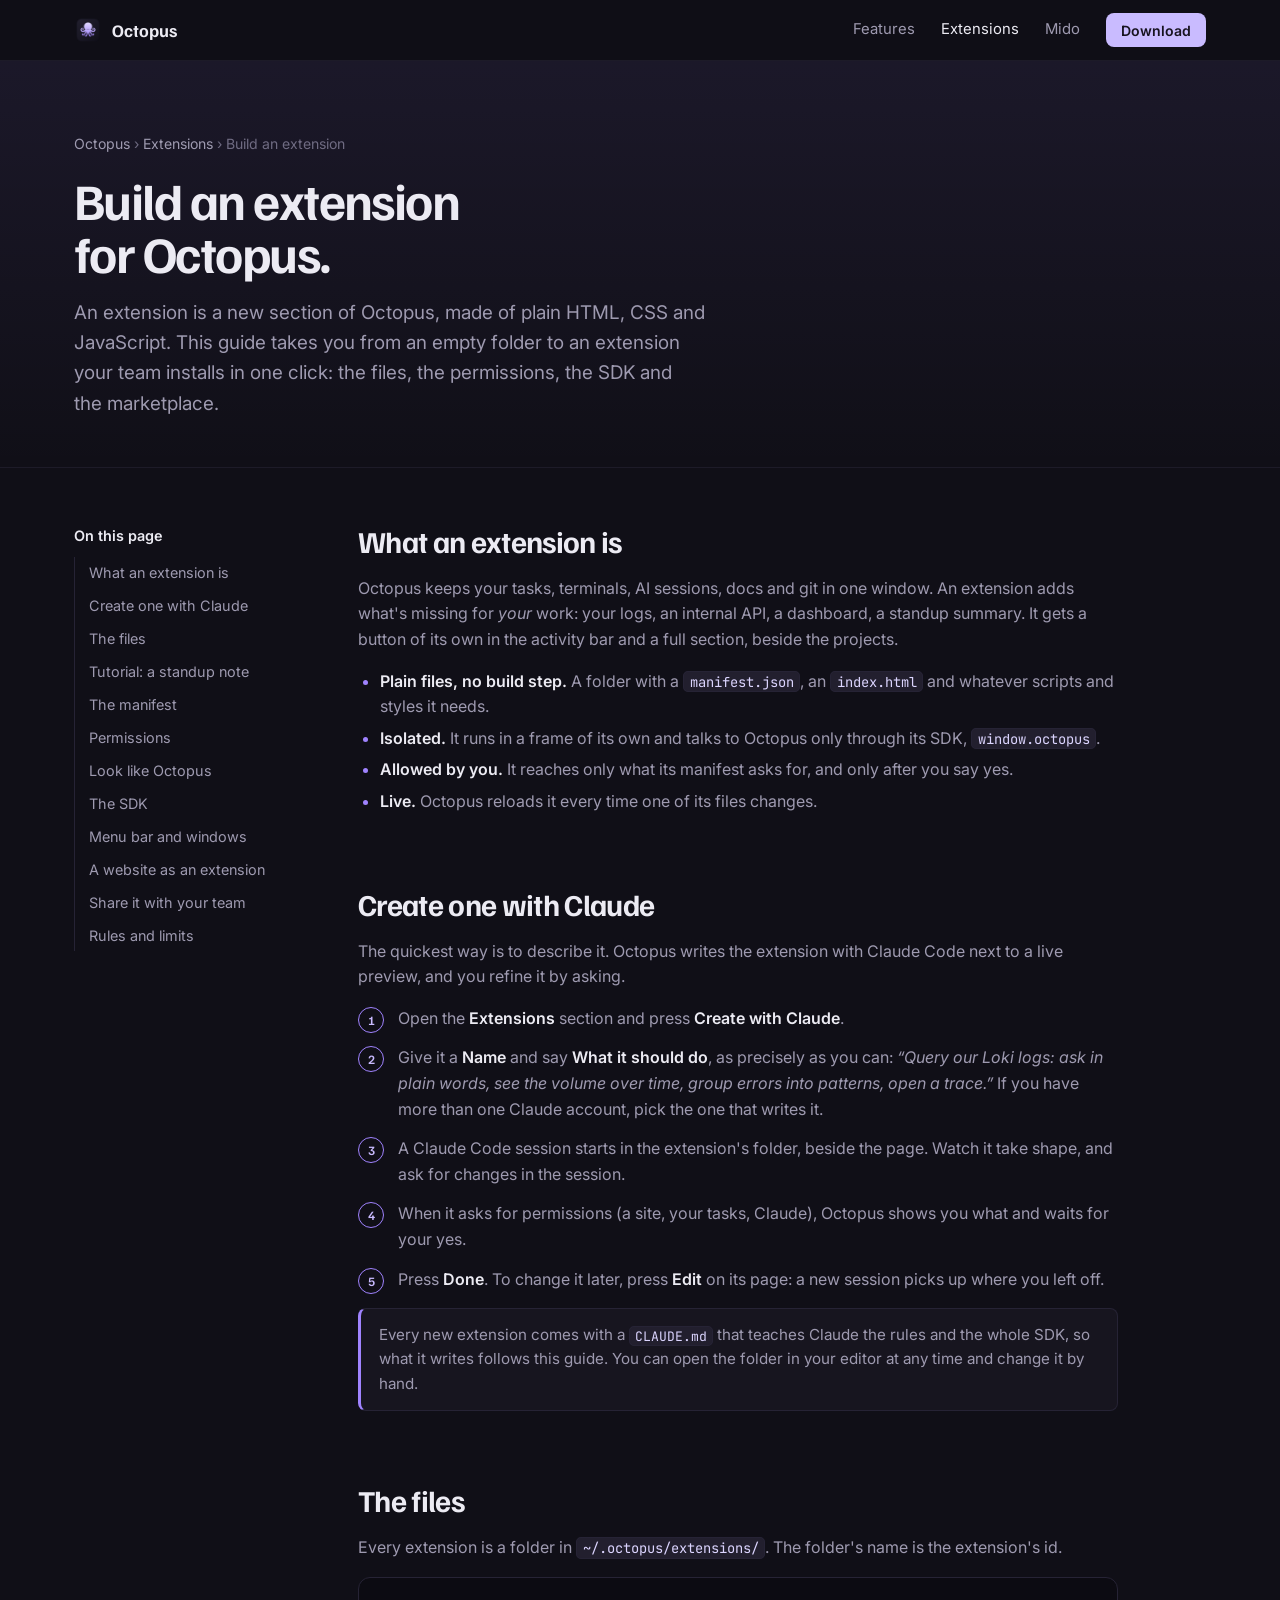
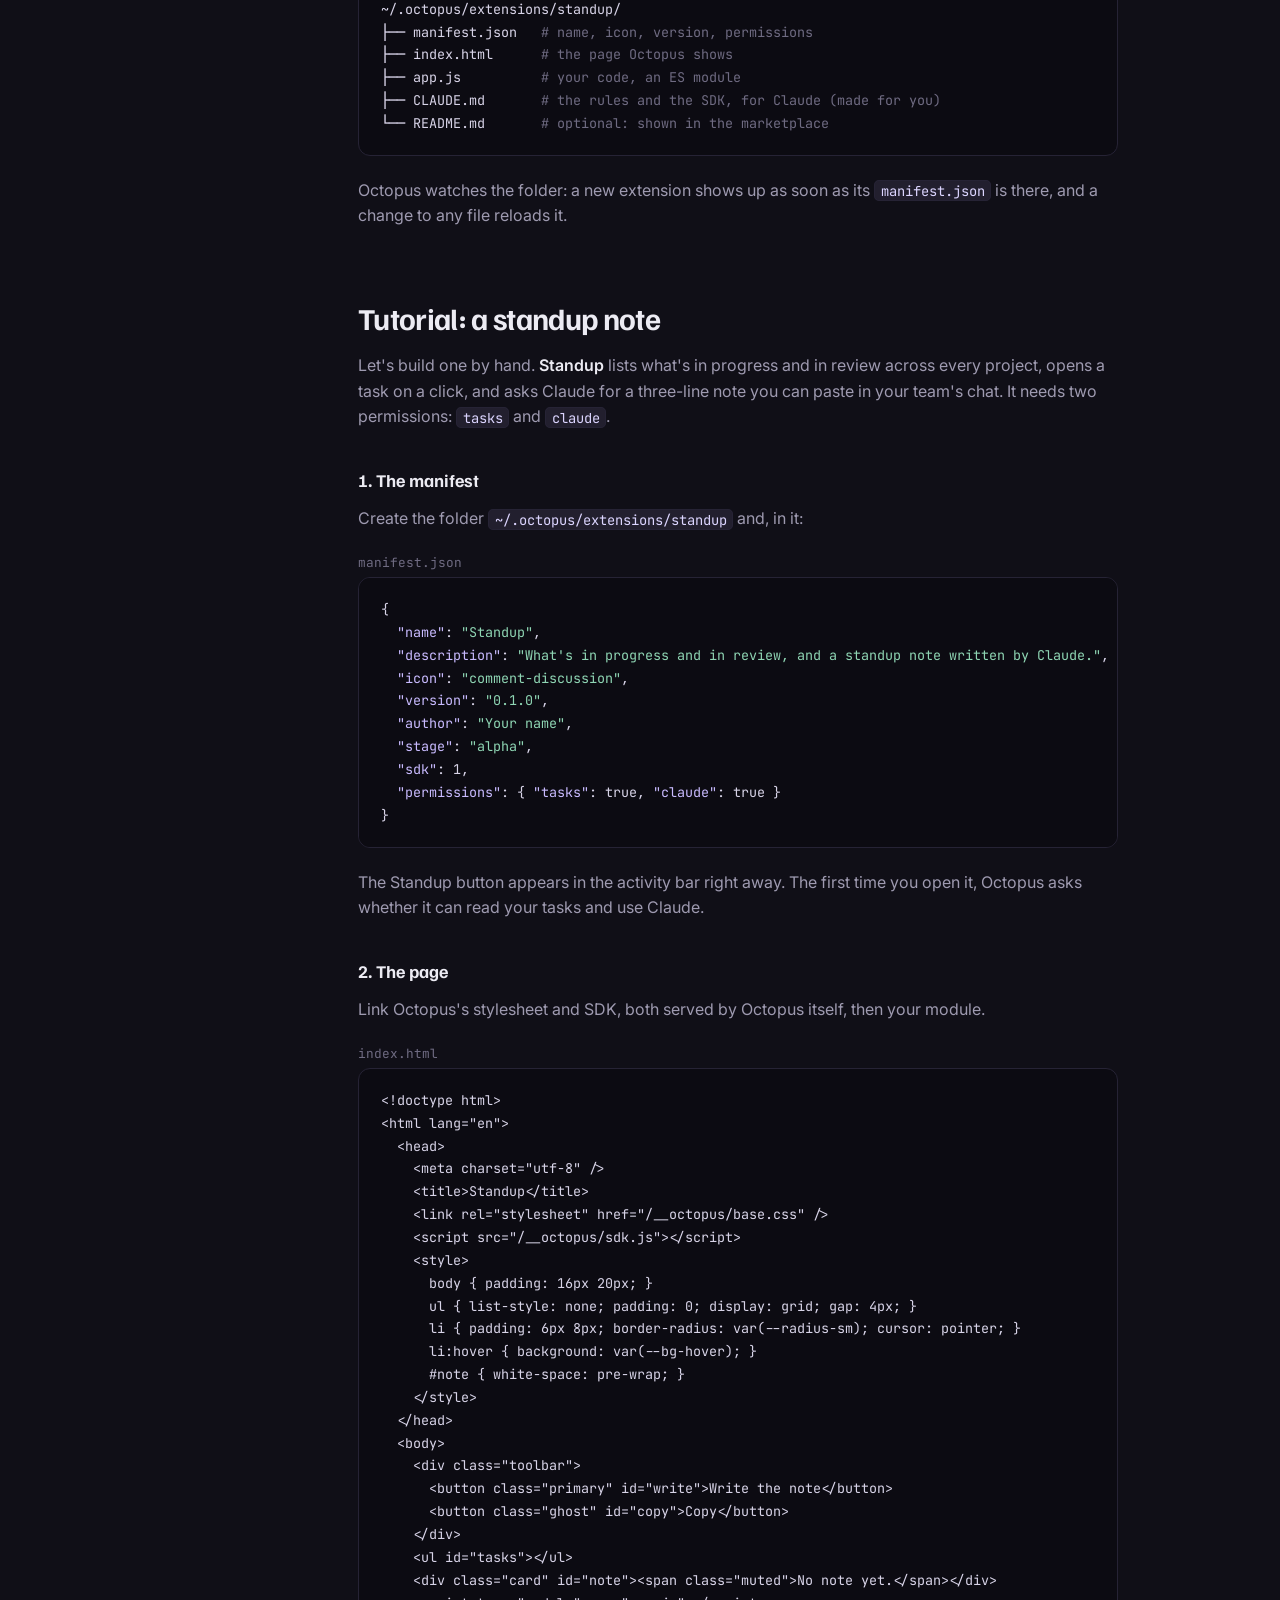
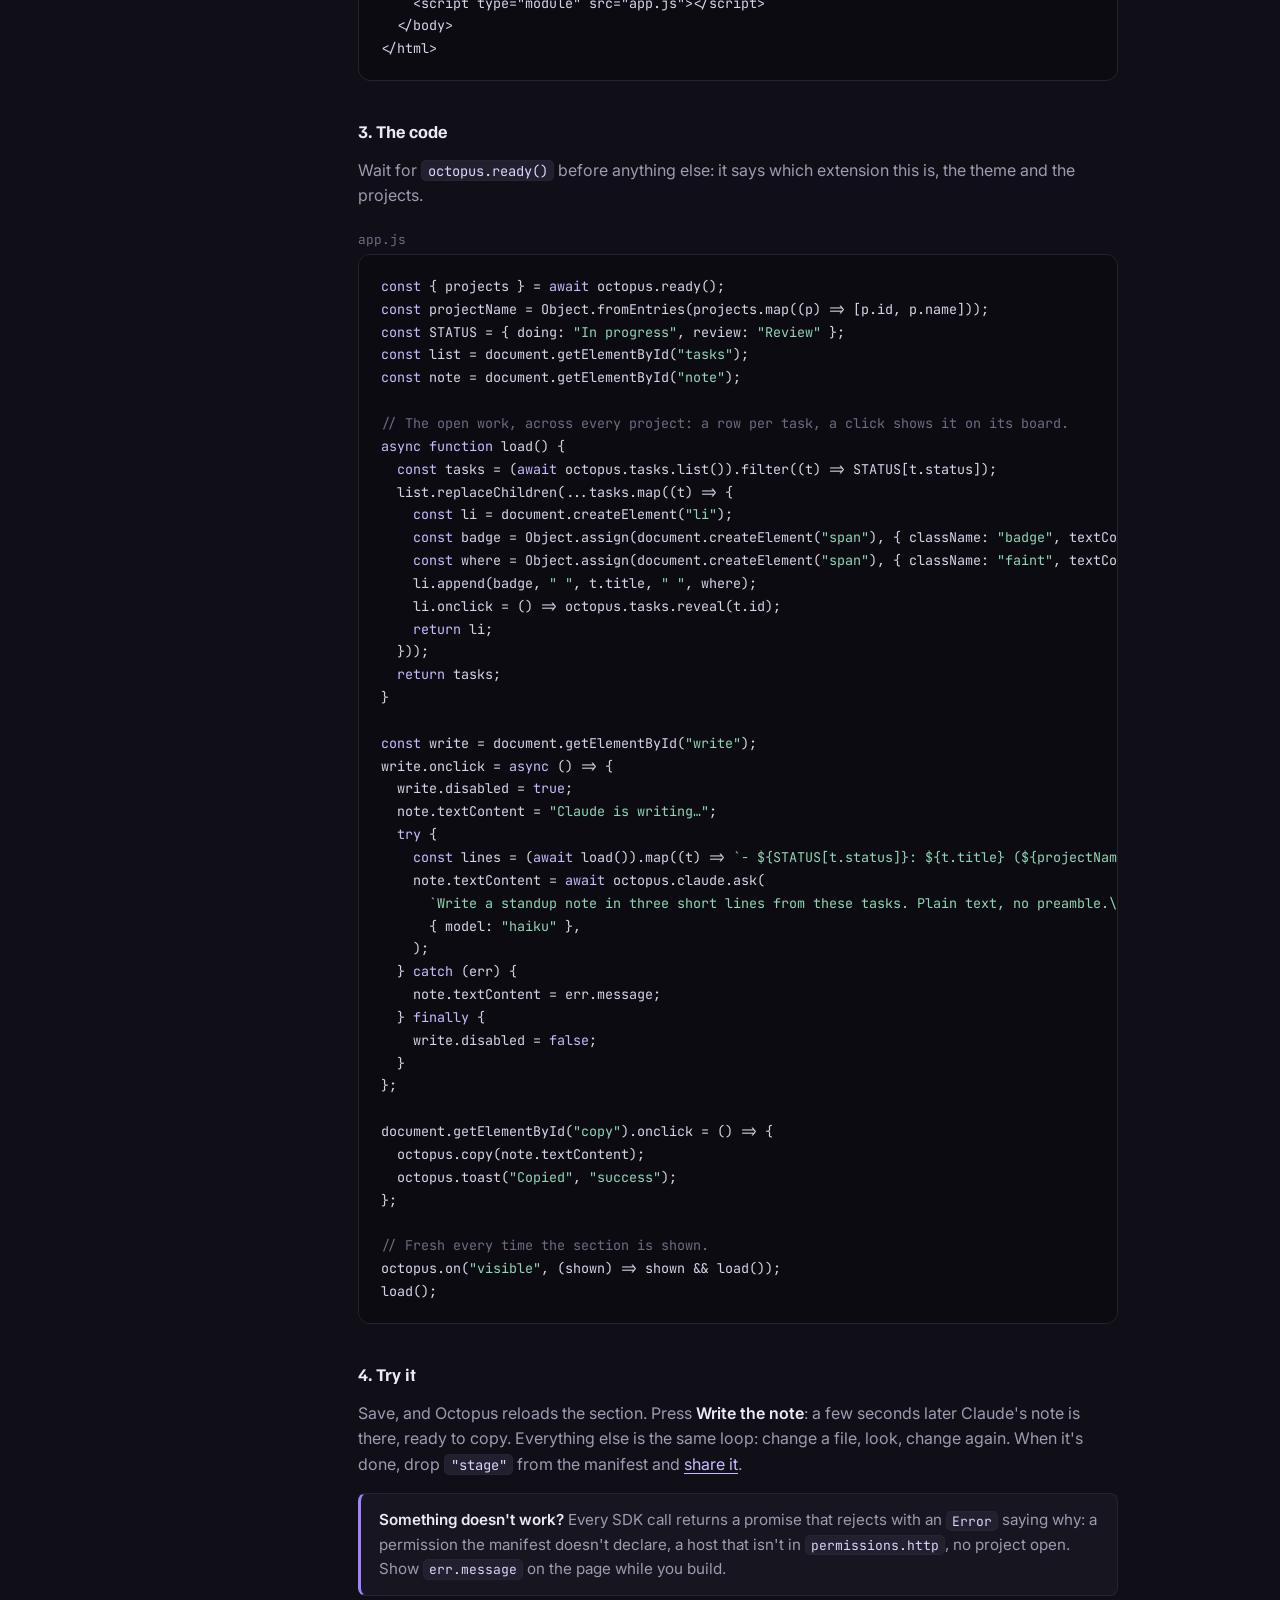
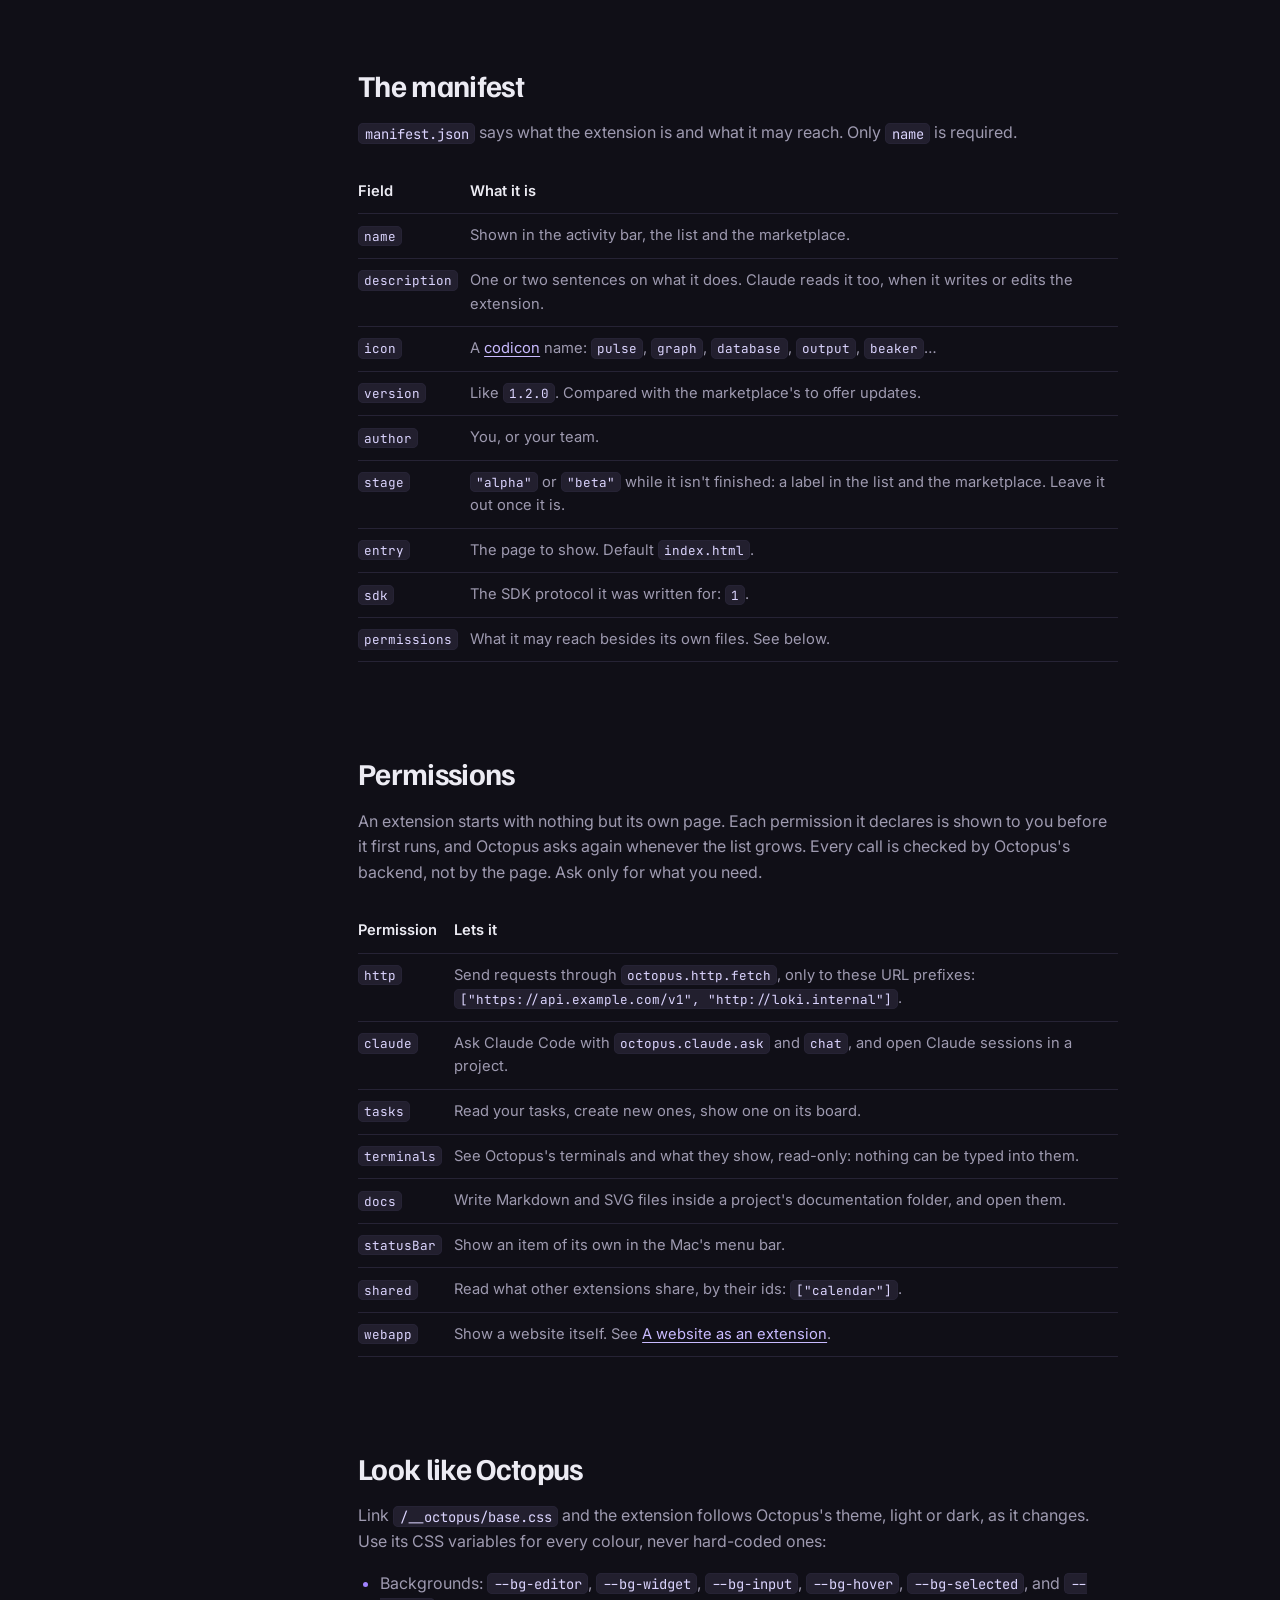
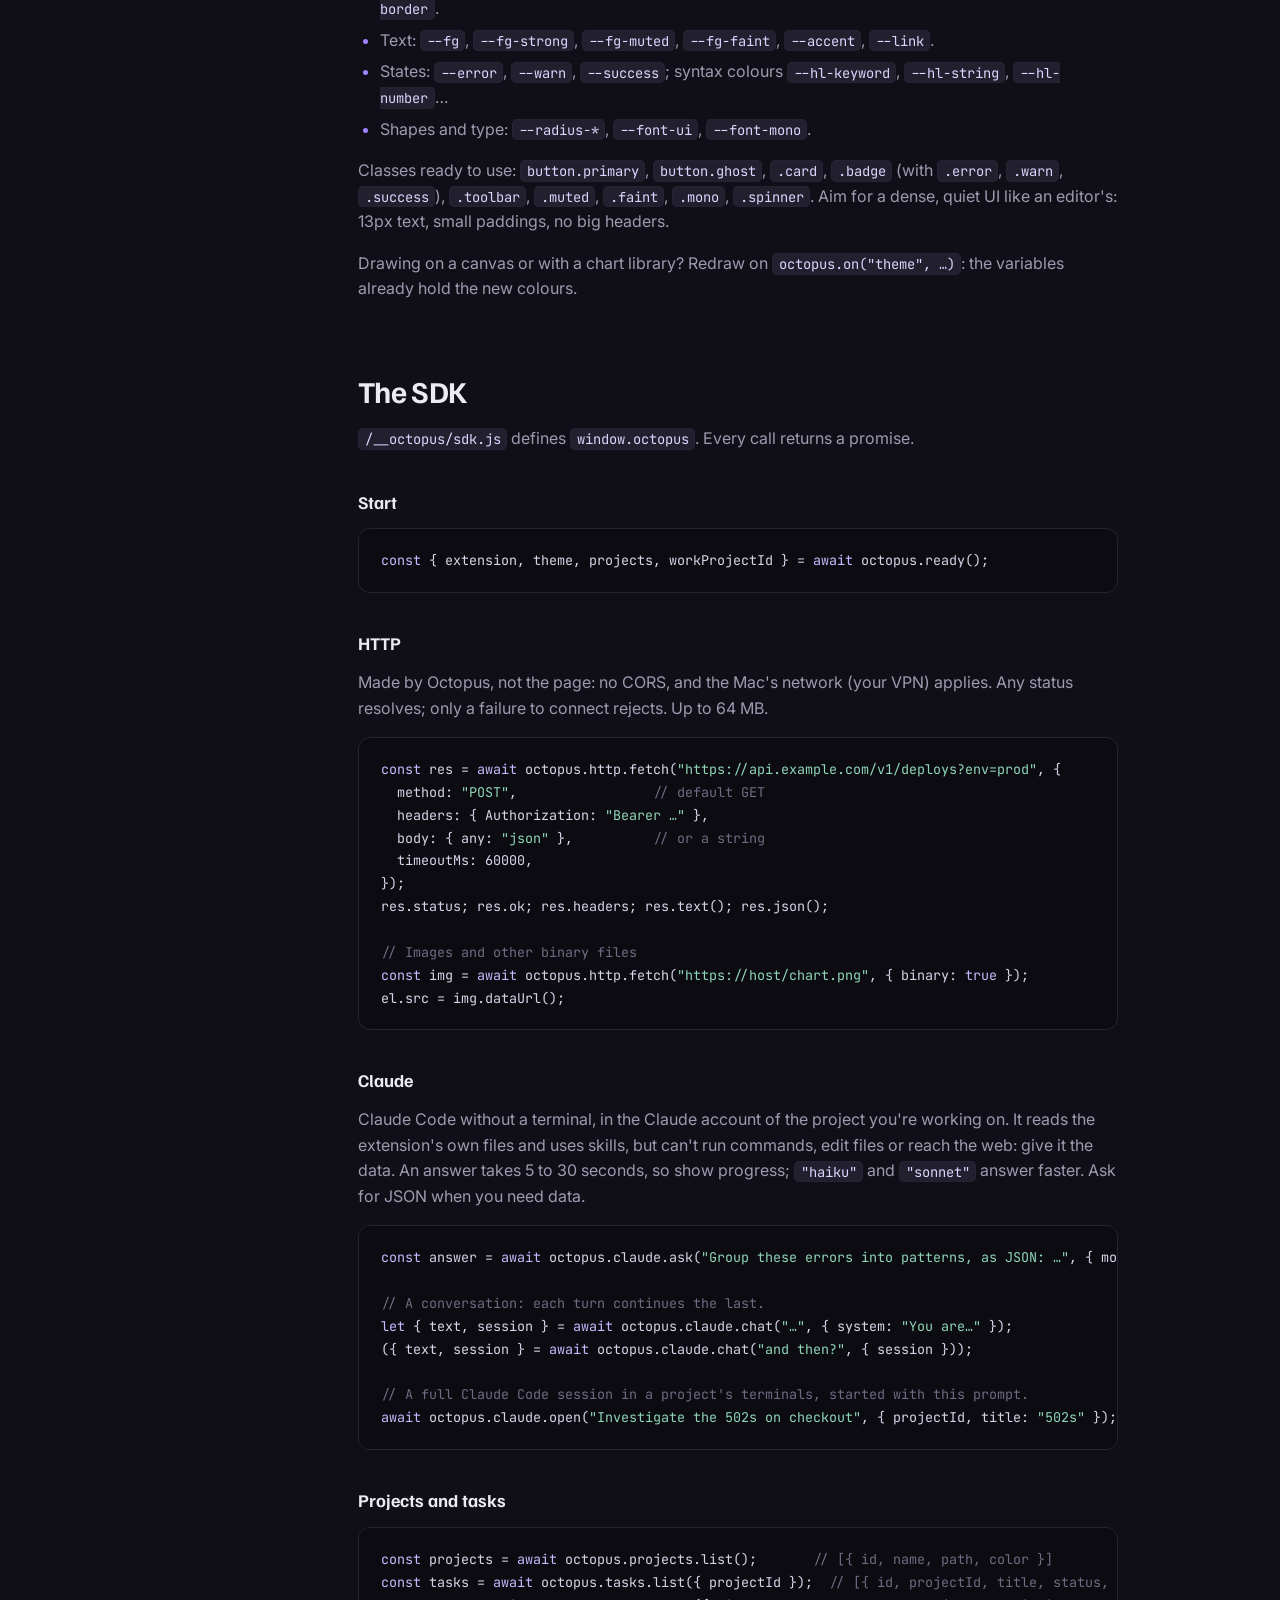
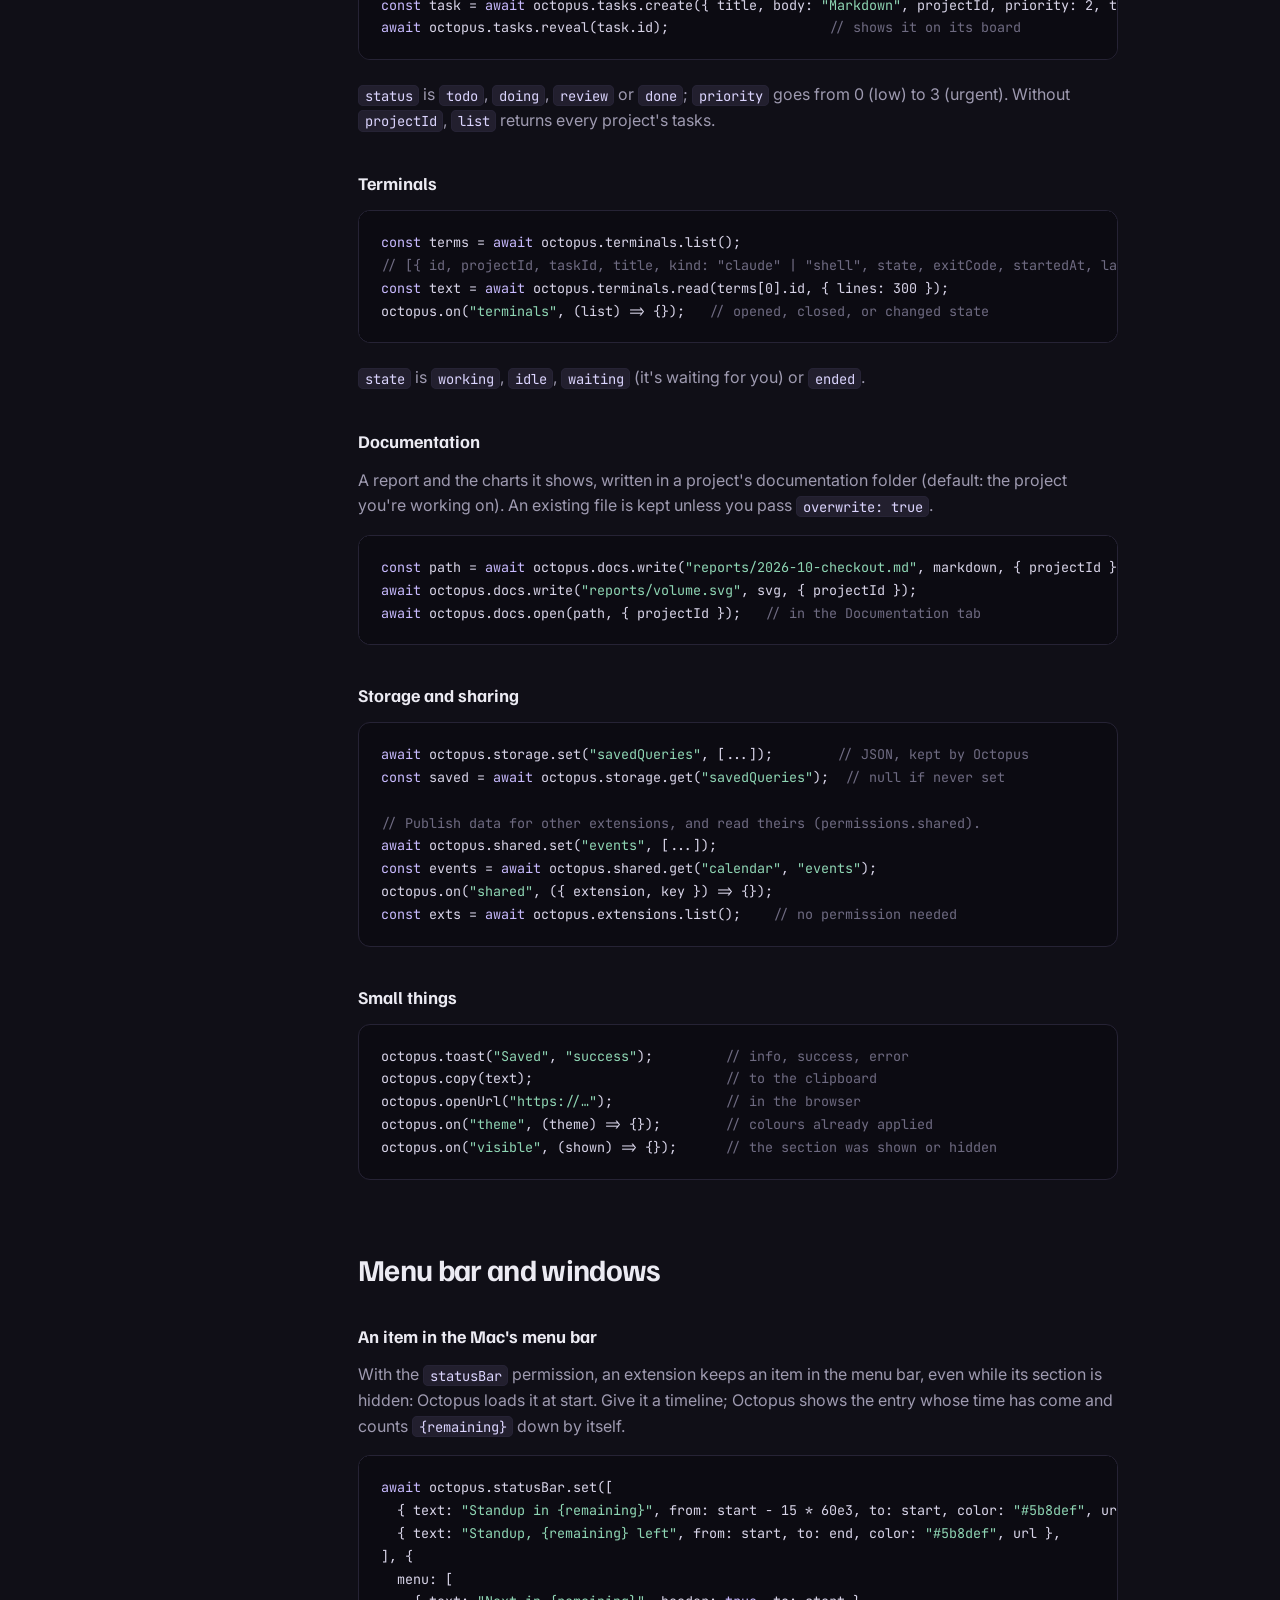
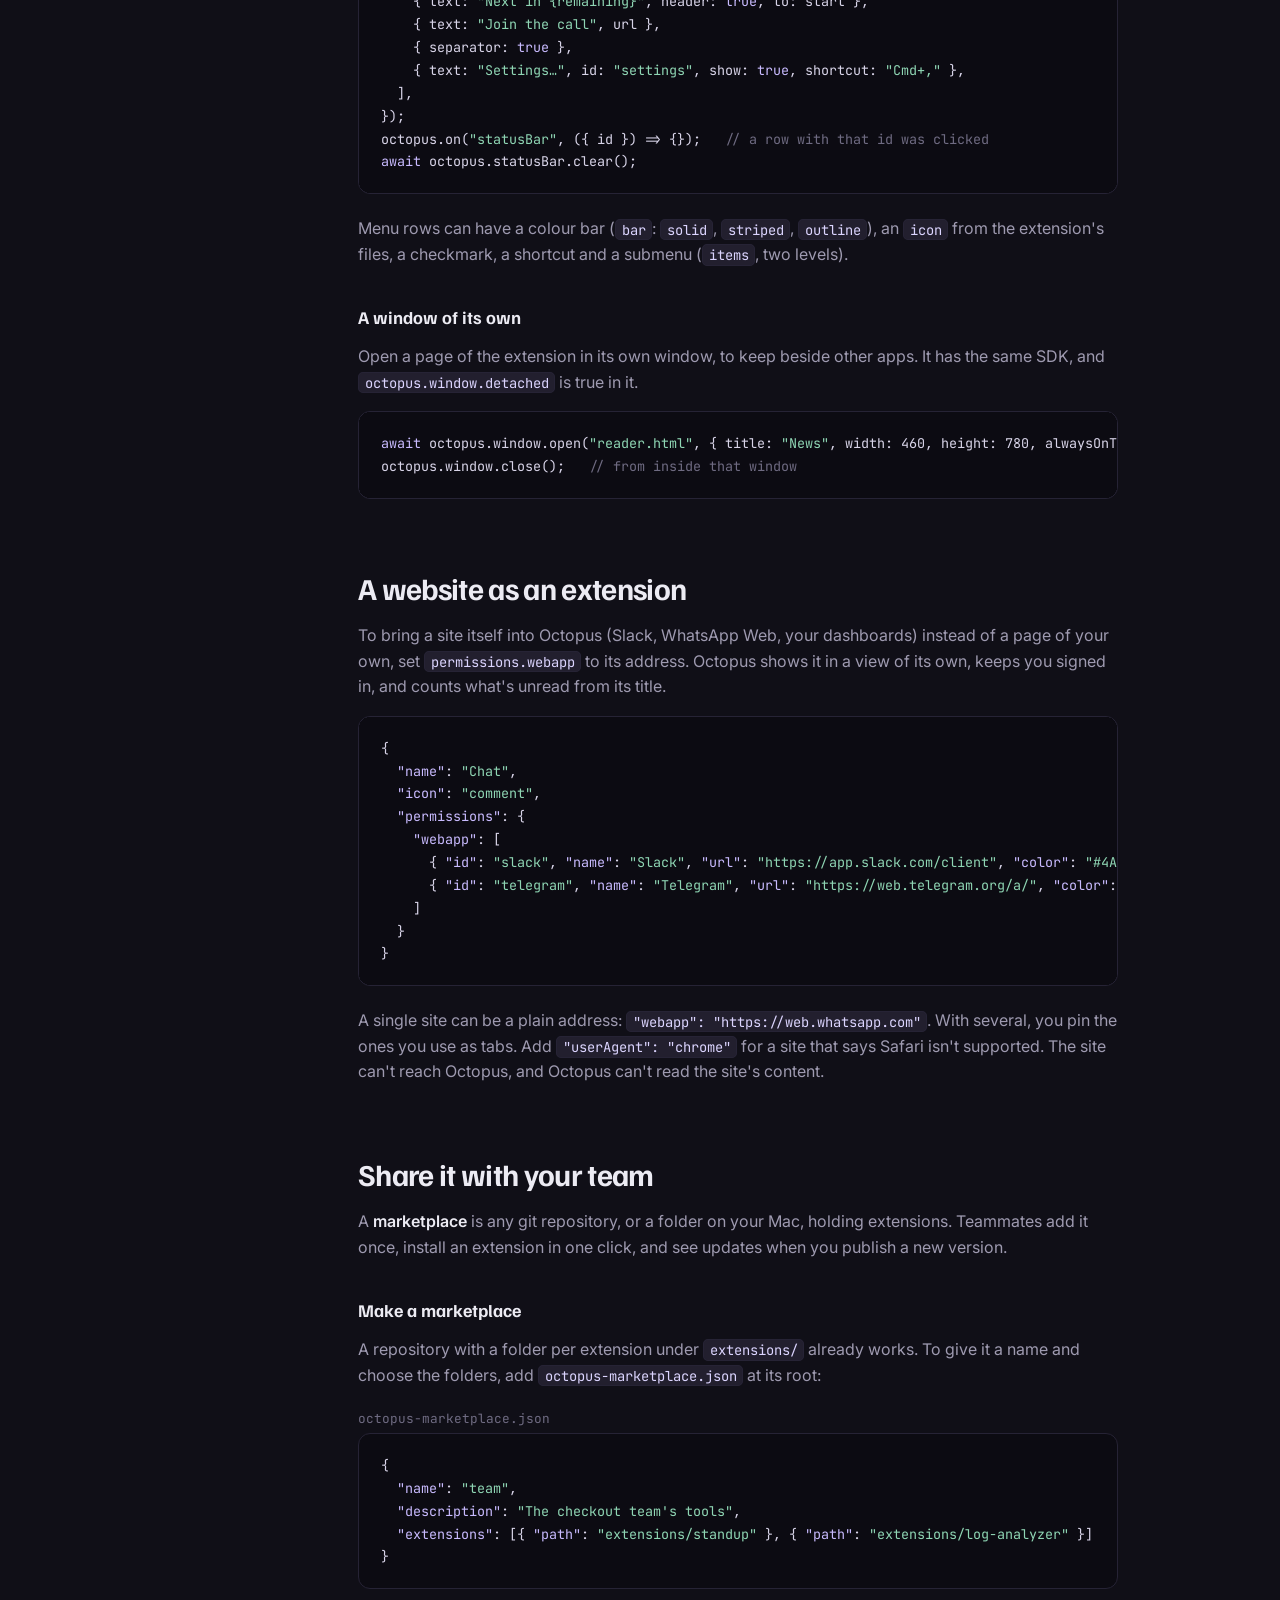
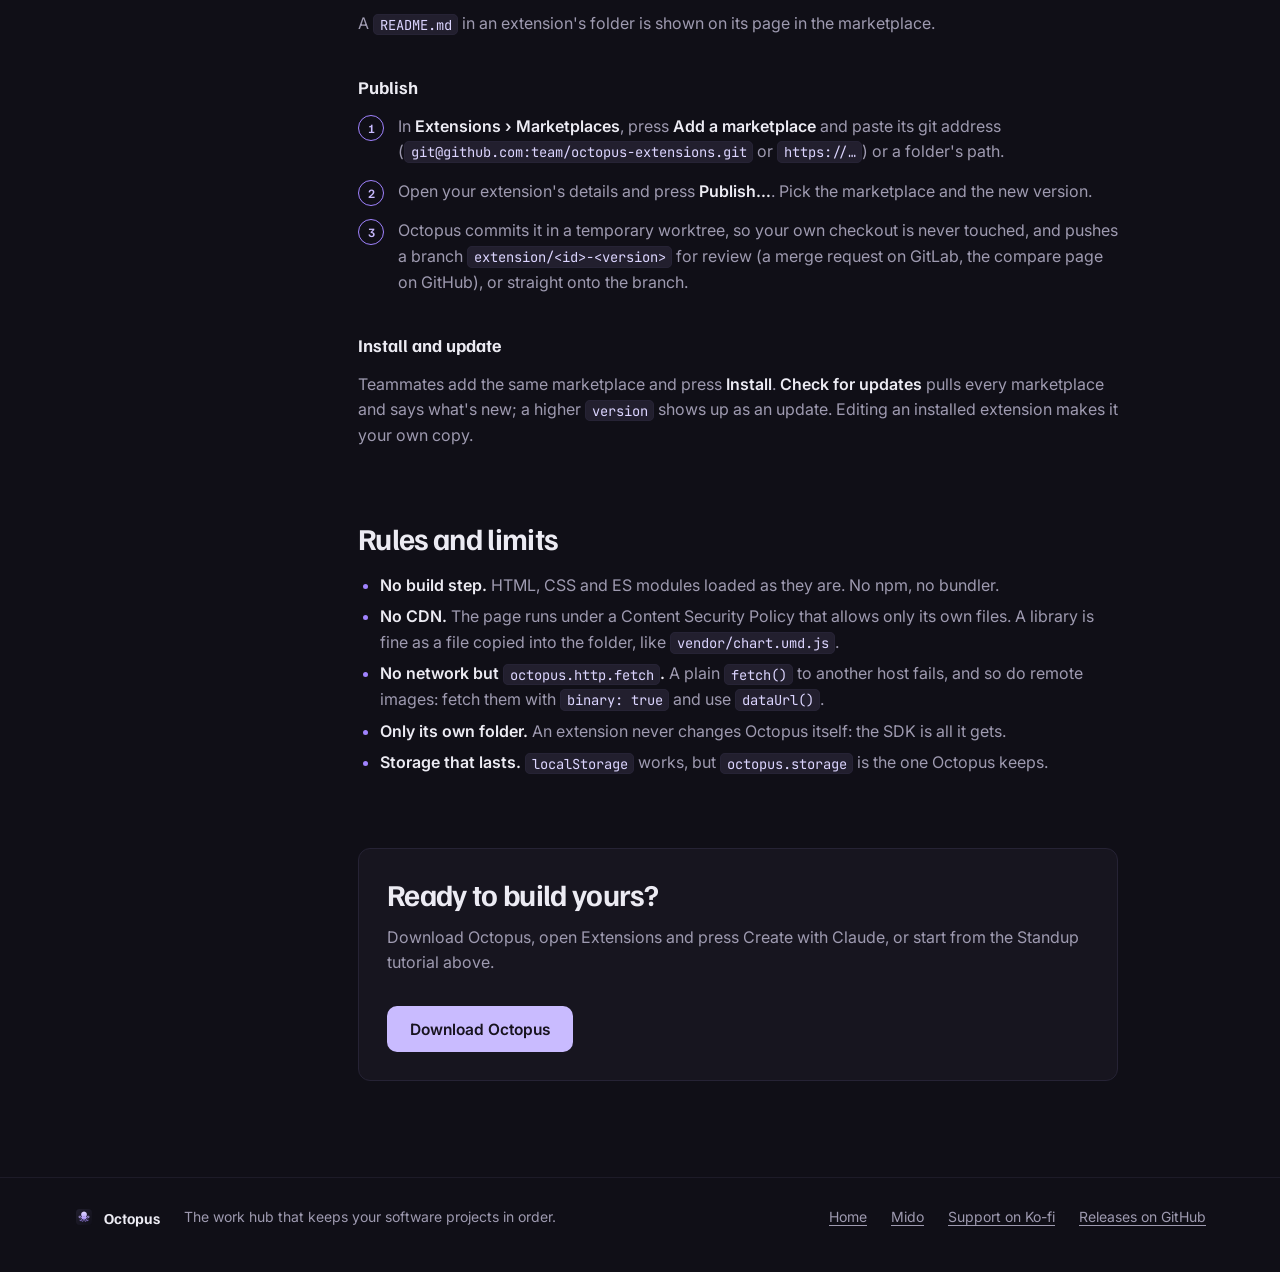
==== commit 5173ed95: "Support on Ko-fi: a coffee below the download, and in the footer Co-Authored-By: Claude Opus 5.5 <no" ====
--- a/docs/extensions/index.html
+++ b/docs/extensions/index.html
@@ -455,6 +455,7 @@
       <span class="small grow">The work hub that keeps your software projects in order.</span>
       <a class="small" href="../">Home</a>
       <a class="small" href="https://serafo27.github.io/mido/" rel="noopener">Mido</a>
+      <a class="small" href="https://ko-fi.com/heptartle" rel="noopener">Support on Ko-fi</a>
       <a class="small" href="https://github.com/serafo27/octopus-site/releases">Releases on GitHub</a>
     </div>
   </footer>
--- a/docs/styles.css
+++ b/docs/styles.css
@@ -298,3 +298,8 @@
 .steps > li::before { content: counter(step); position: absolute; left: 0; top: 1px; width: 26px; height: 26px; display: grid; place-items: center; border-radius: 50%; border: 1px solid var(--lavender-deep); color: var(--lavender); font: 600 0.8rem var(--font-display); }
 .guide-next { margin-top: 72px; padding: 28px; border: 1px solid var(--line); border-radius: var(--radius); background: var(--bg-raised); display: grid; gap: 14px; justify-items: start; }
 .guide-next h2 { margin: 0; }
+
+/* Support: a coffee on Ko-fi, below the download */
+.support { margin-top: 28px; padding-top: 28px; border-top: 1px solid var(--line-soft); display: grid; justify-items: center; gap: 14px; max-width: 560px; }
+.support p { color: var(--fg-muted); font-size: 0.95rem; text-wrap: pretty; }
+.support .button svg { color: #e6c14f; }
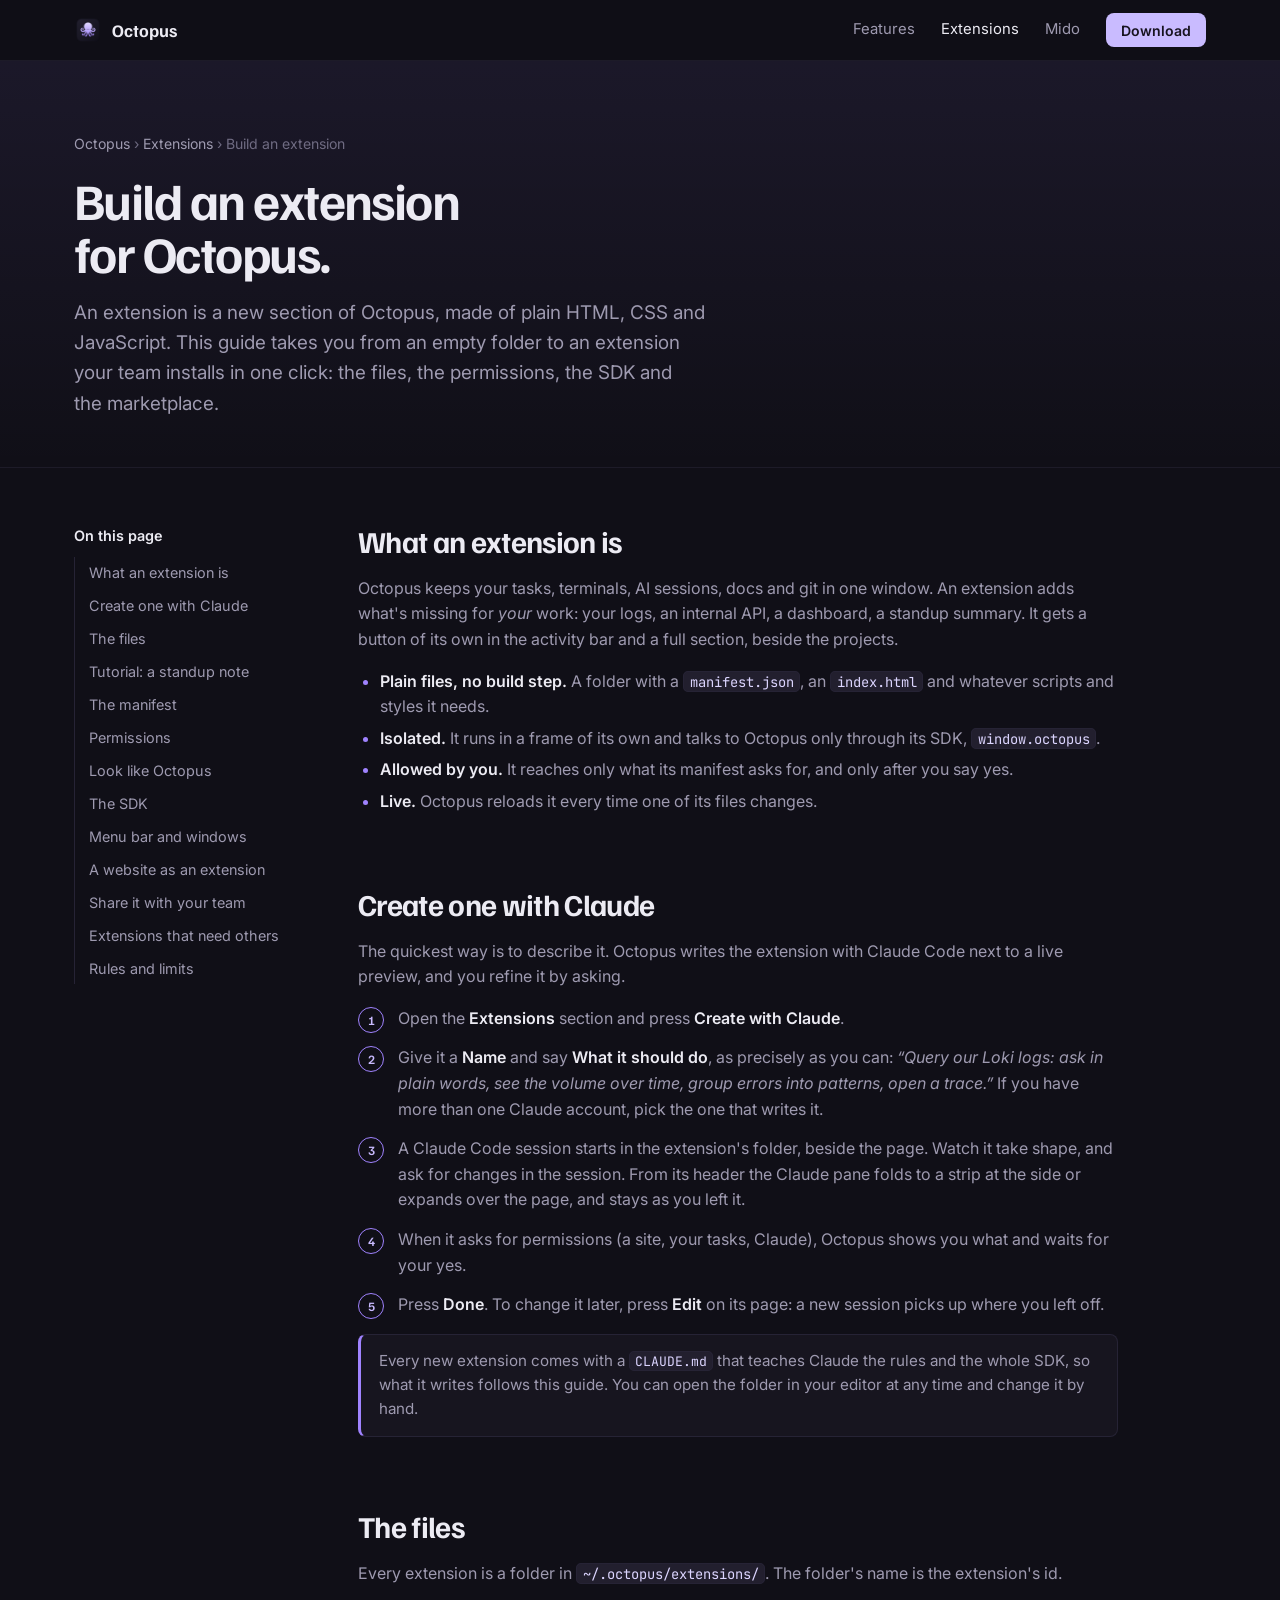
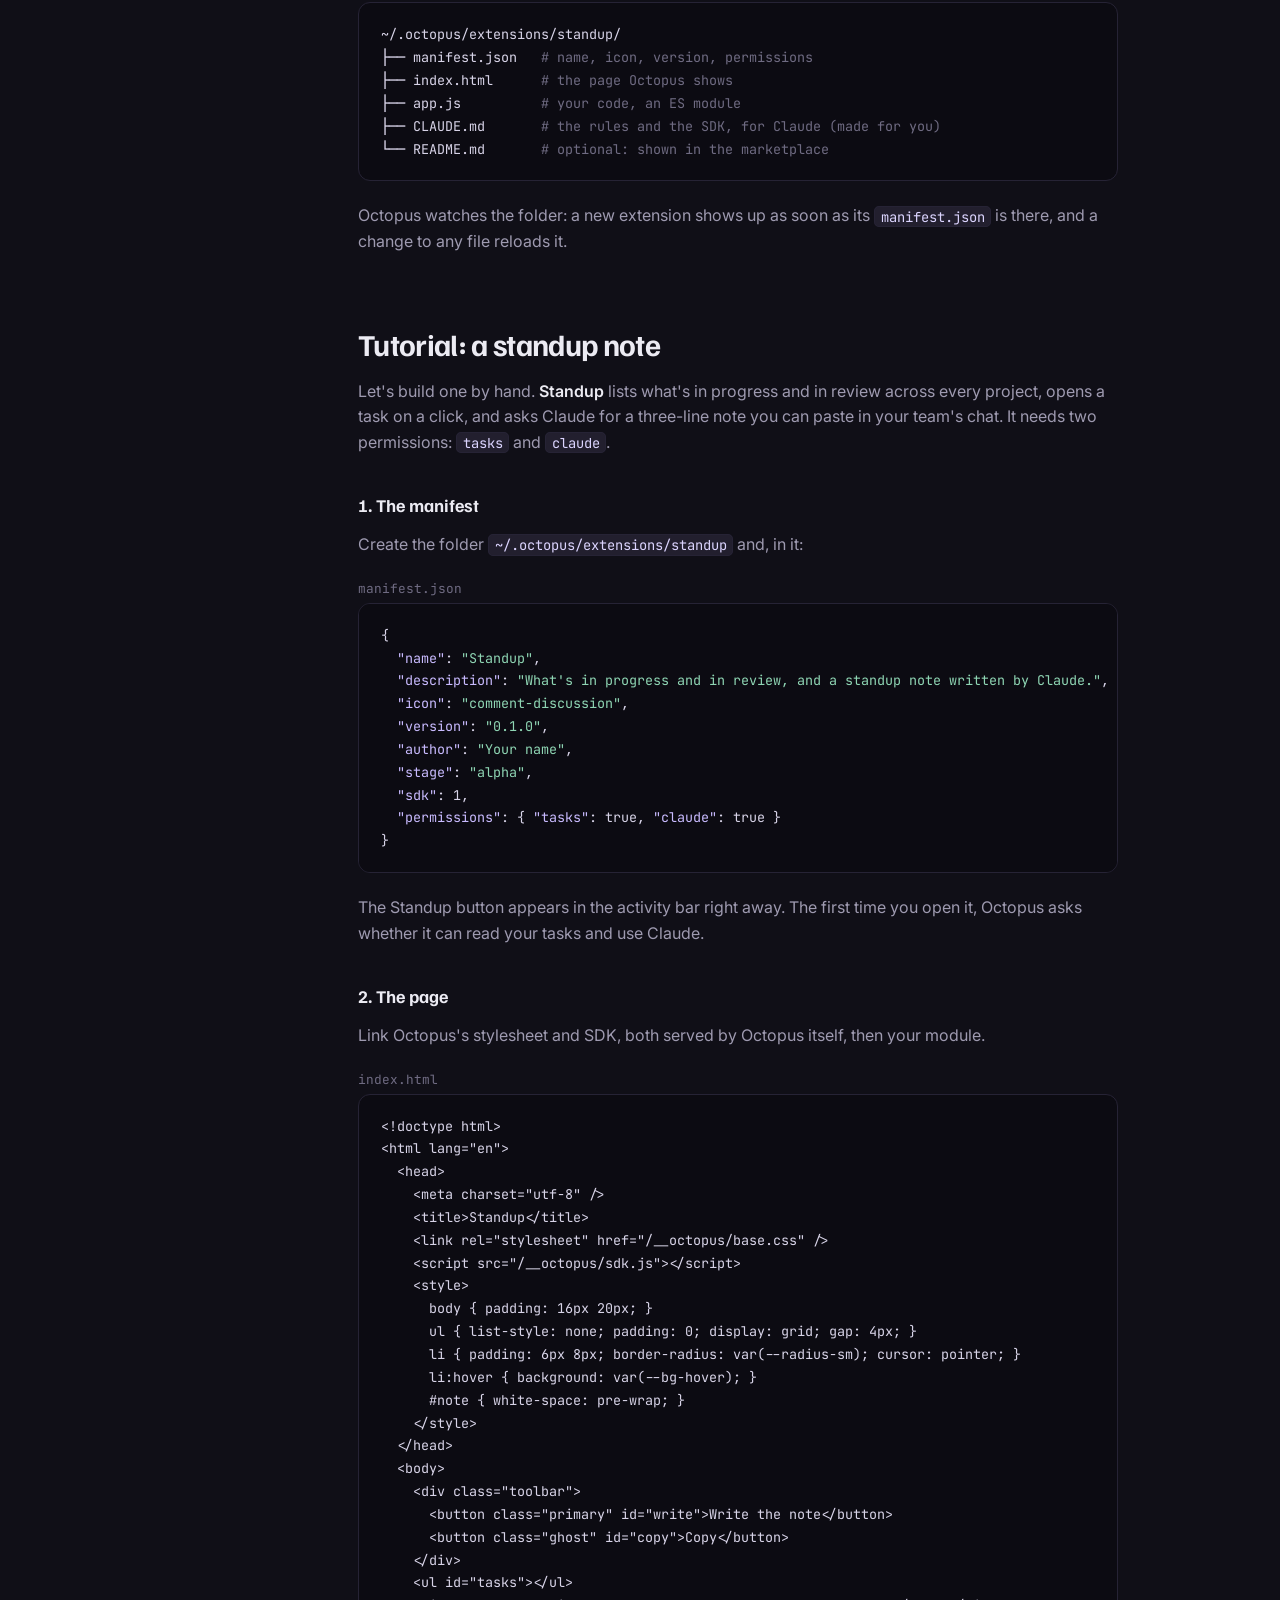
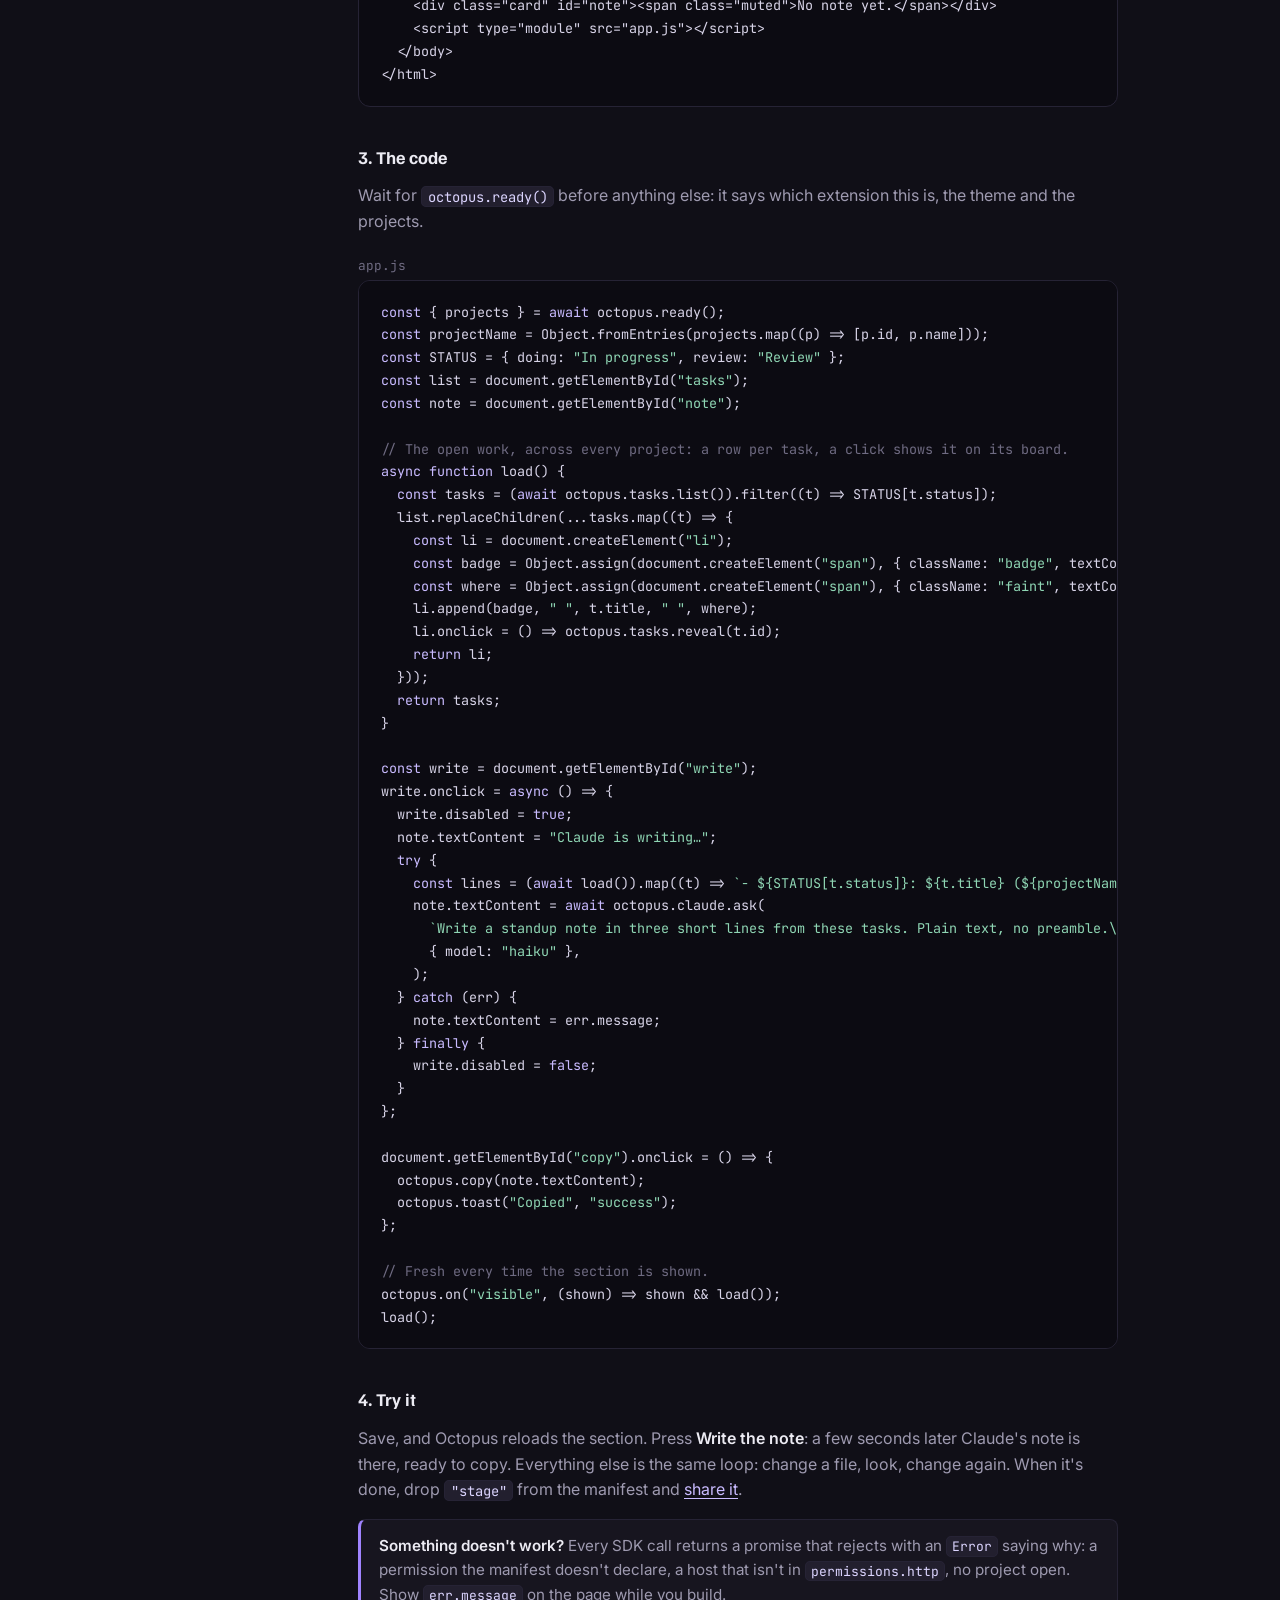
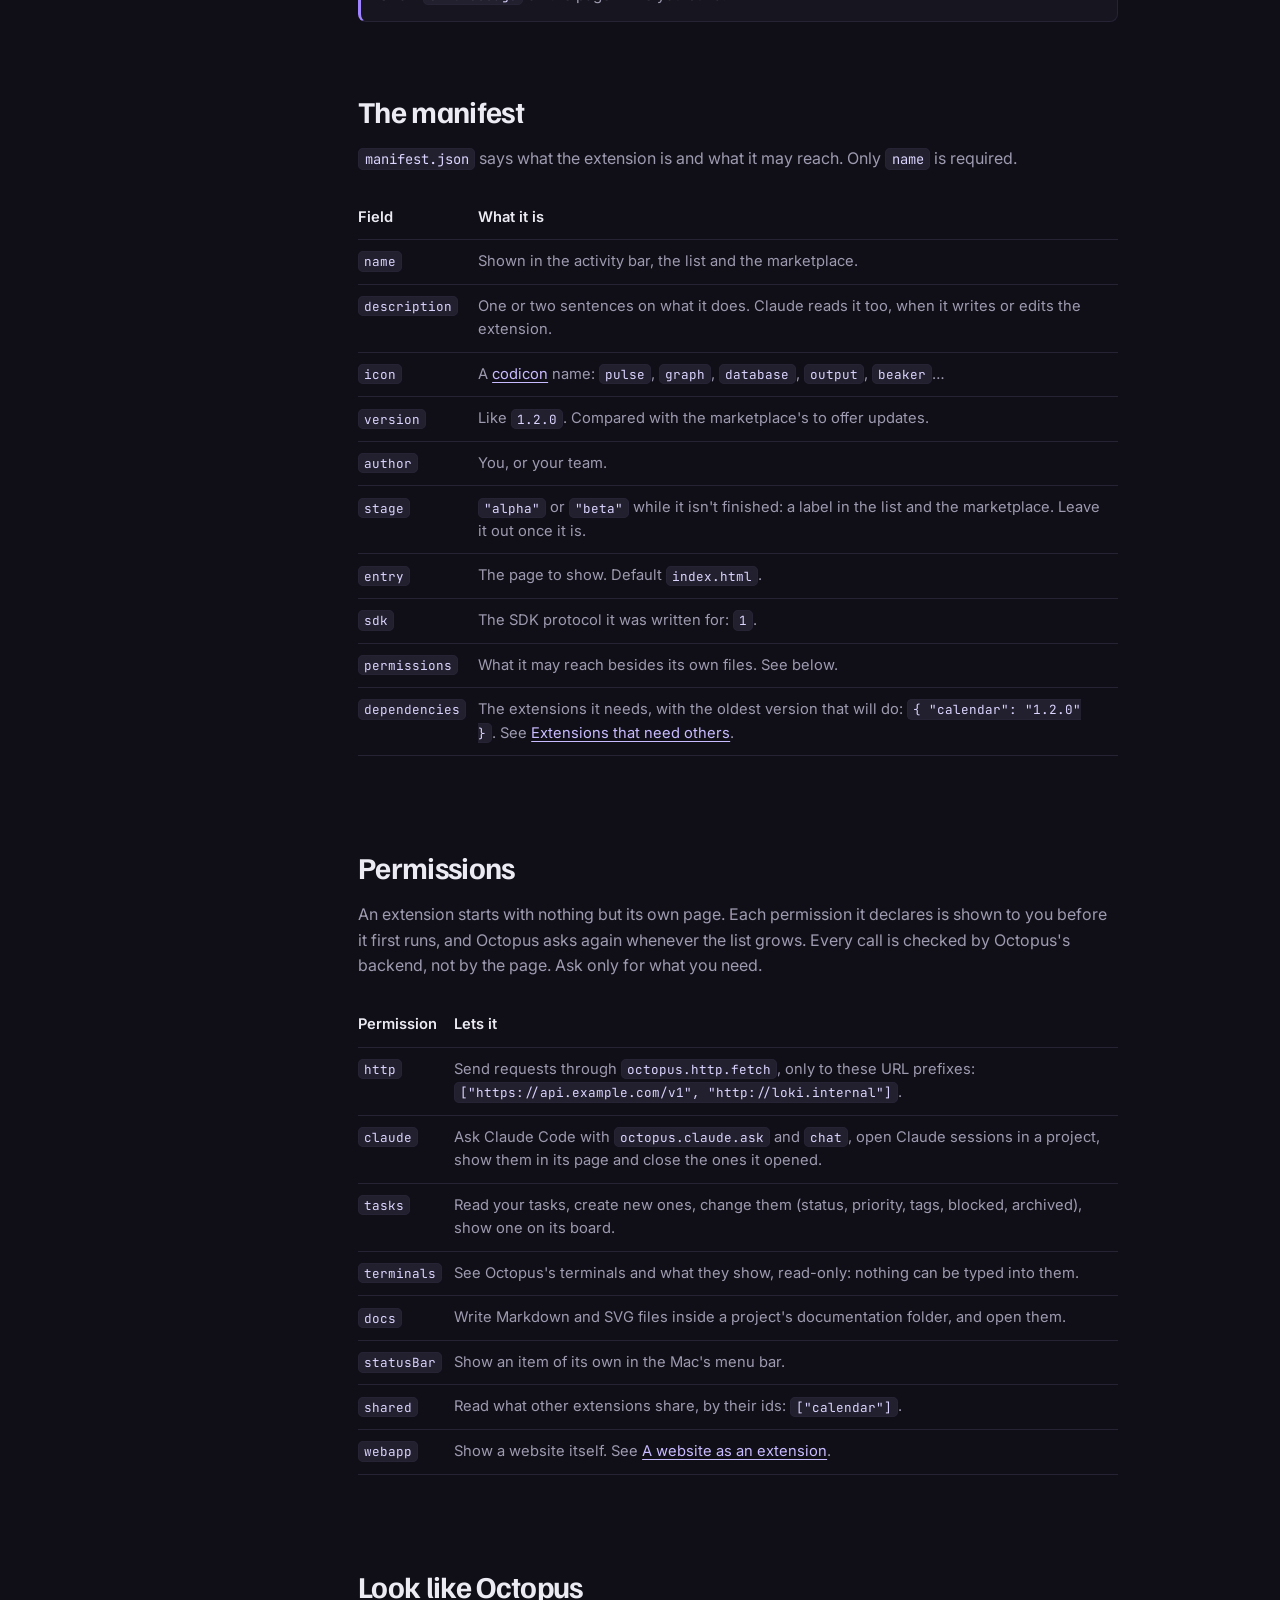
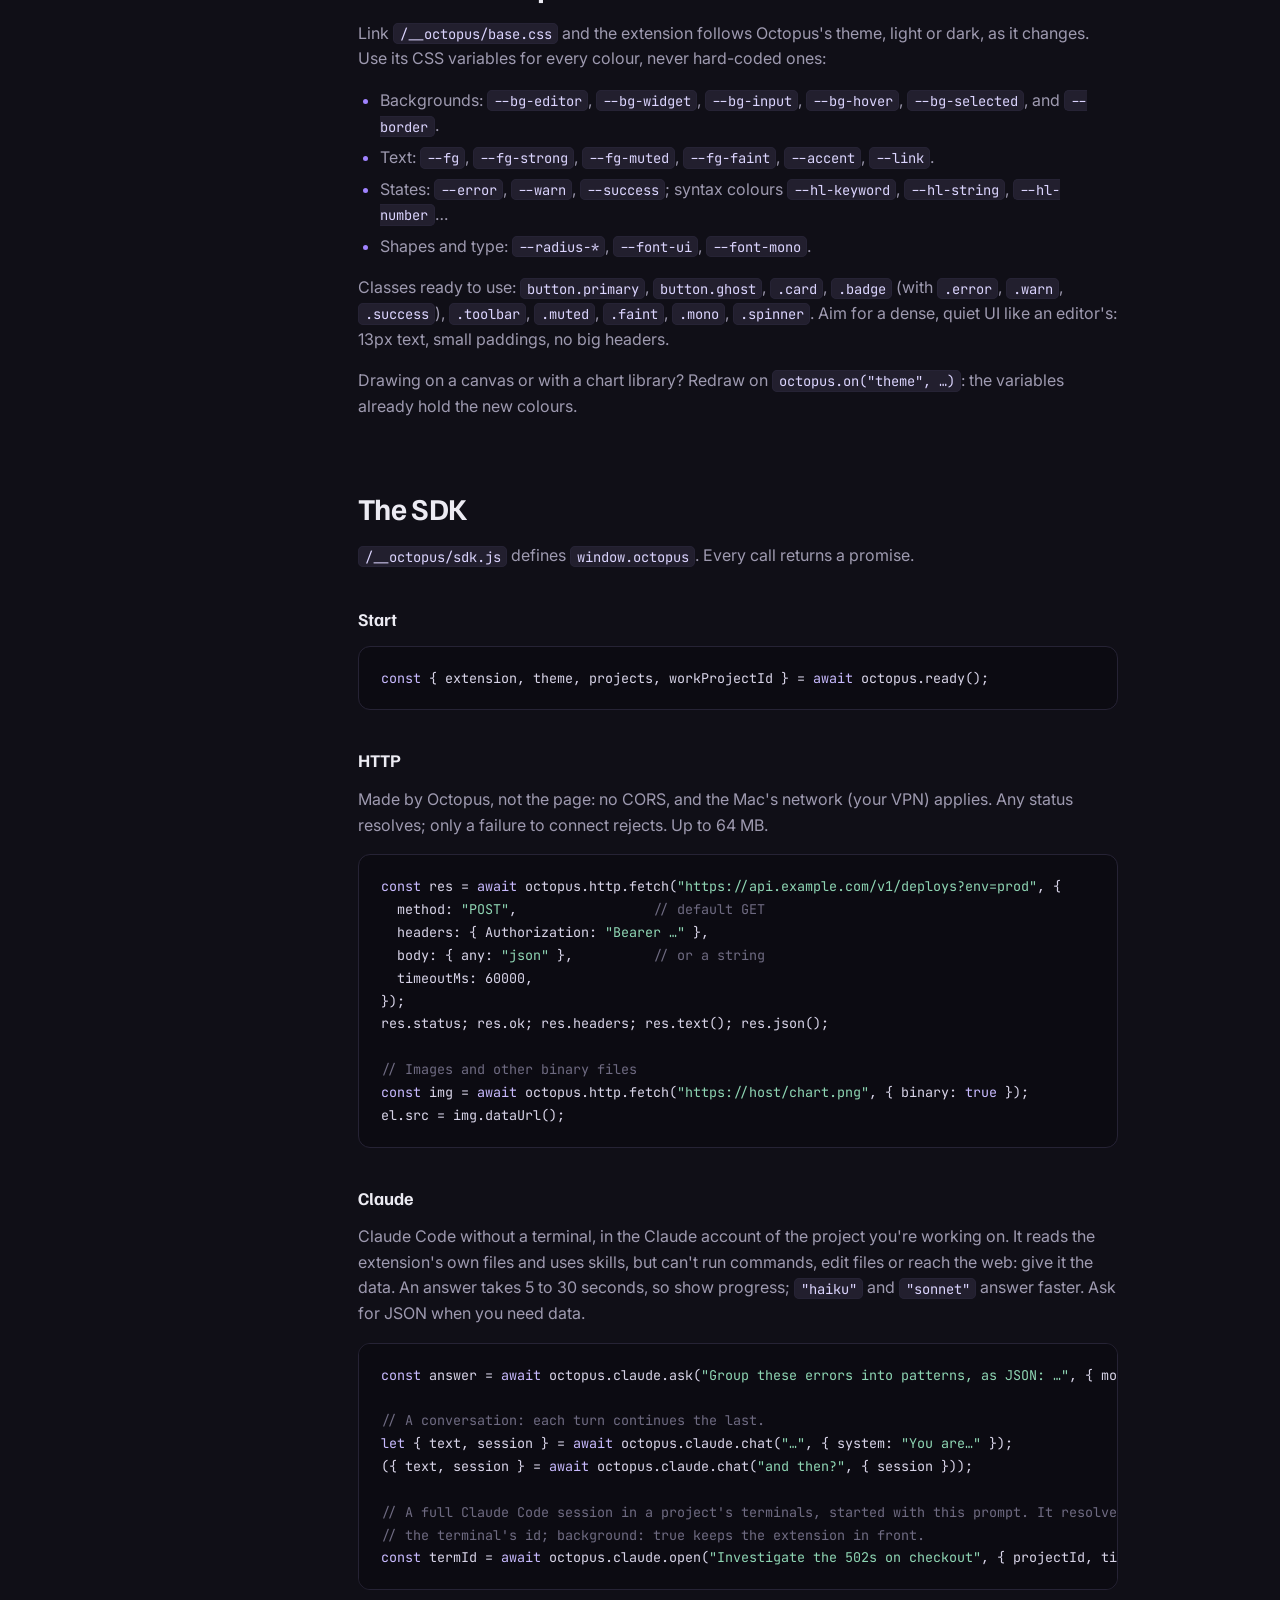
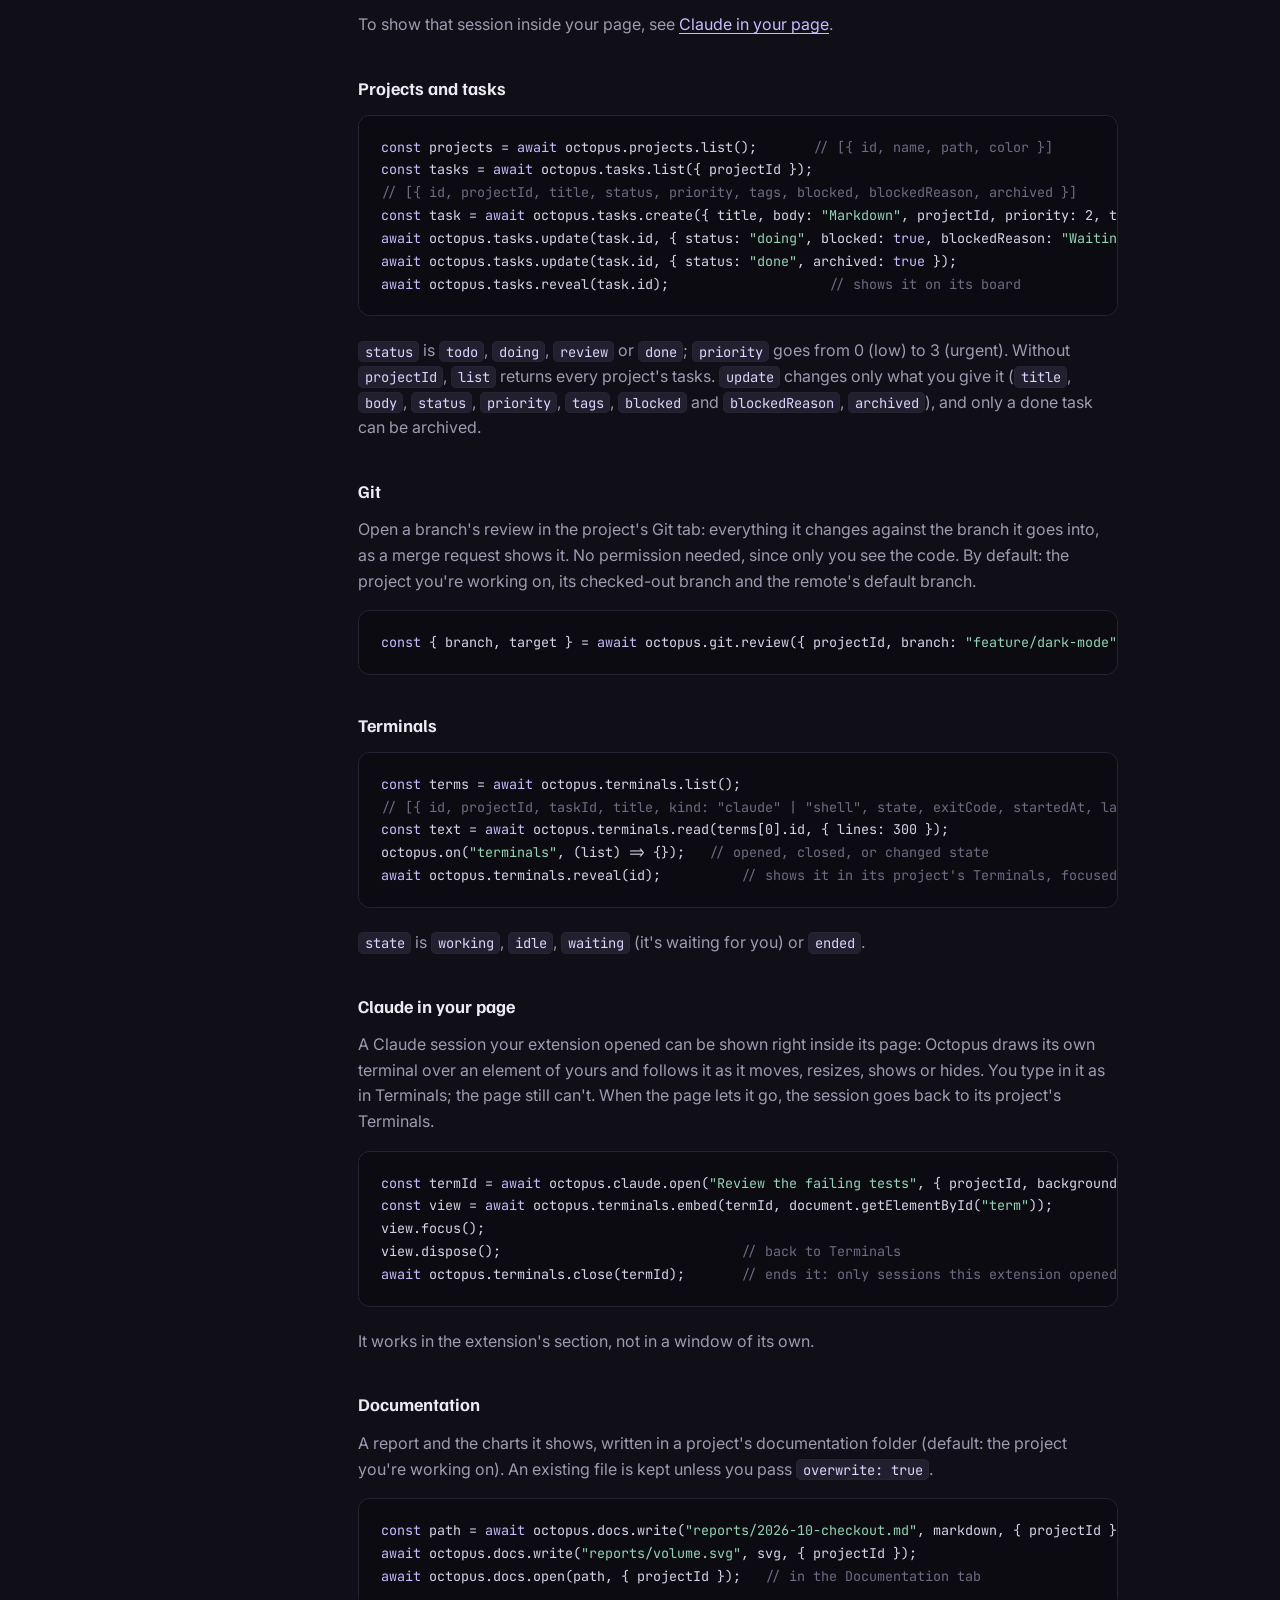
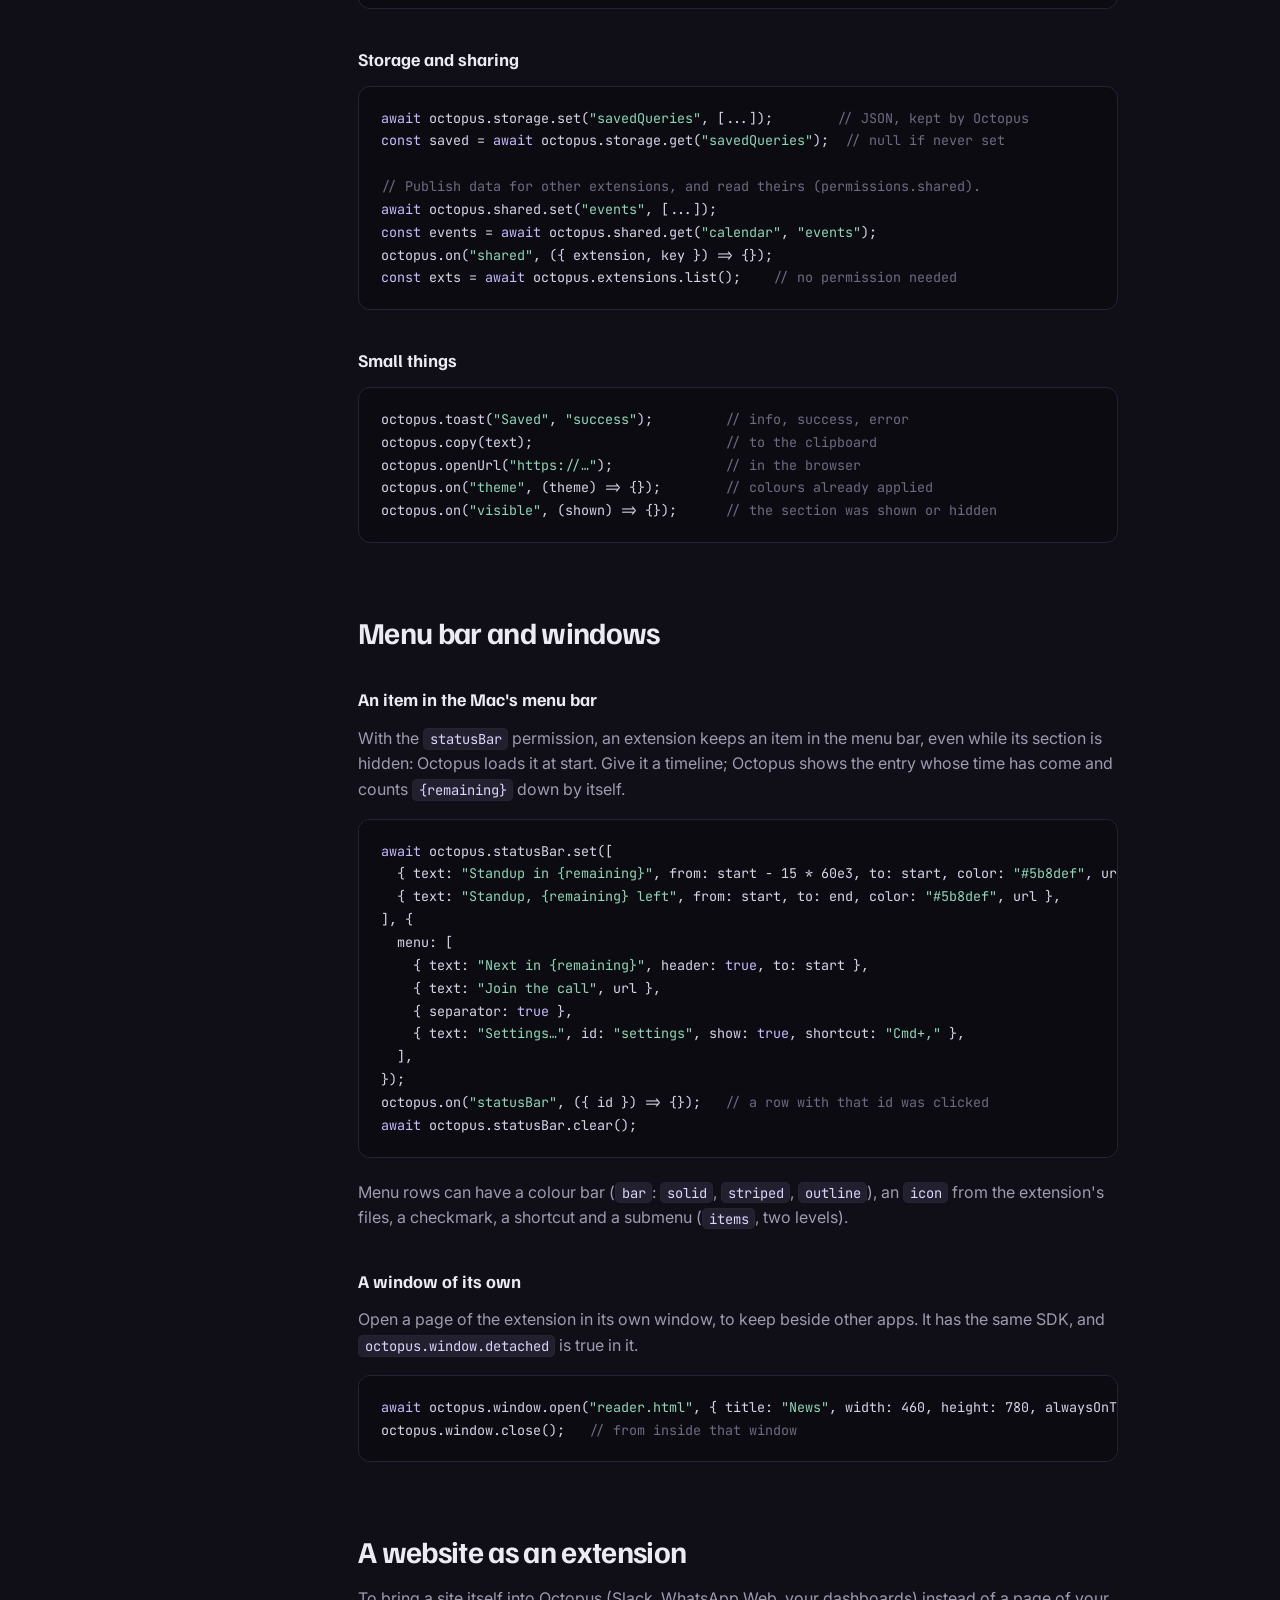
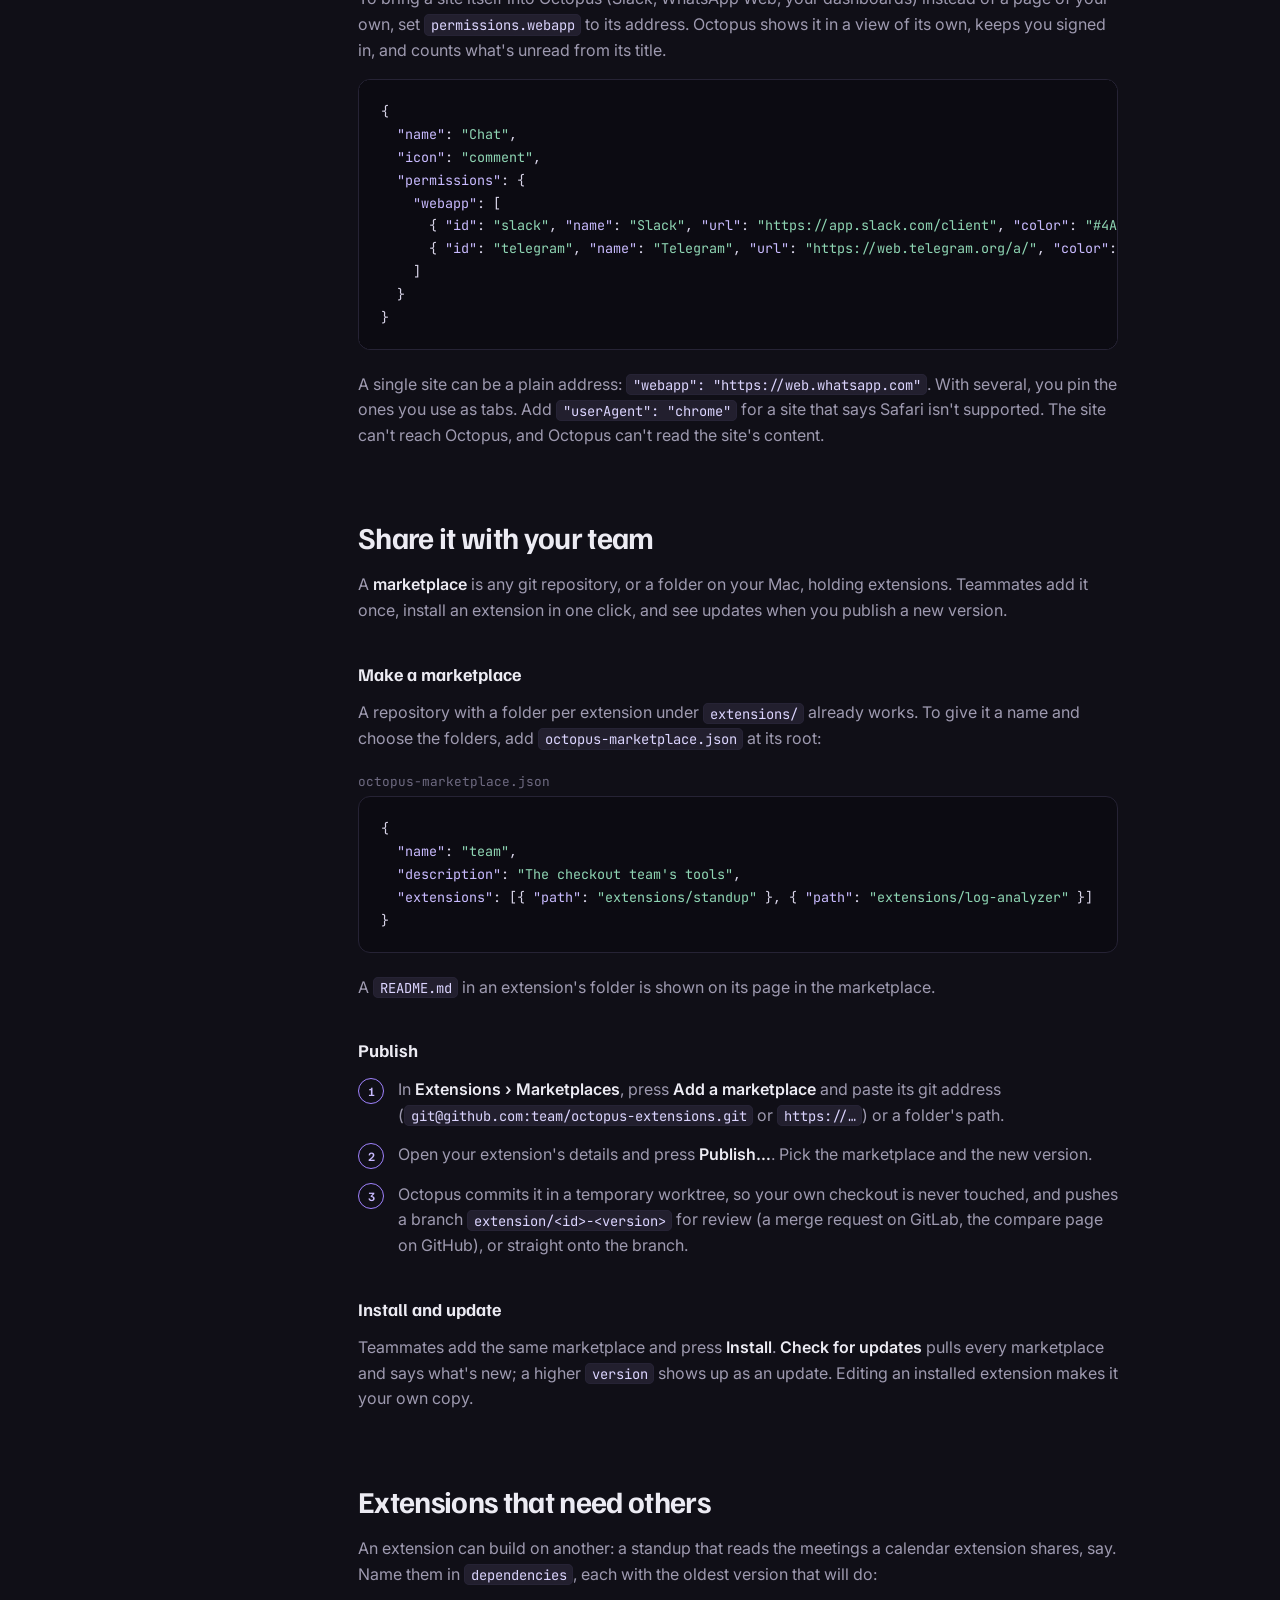
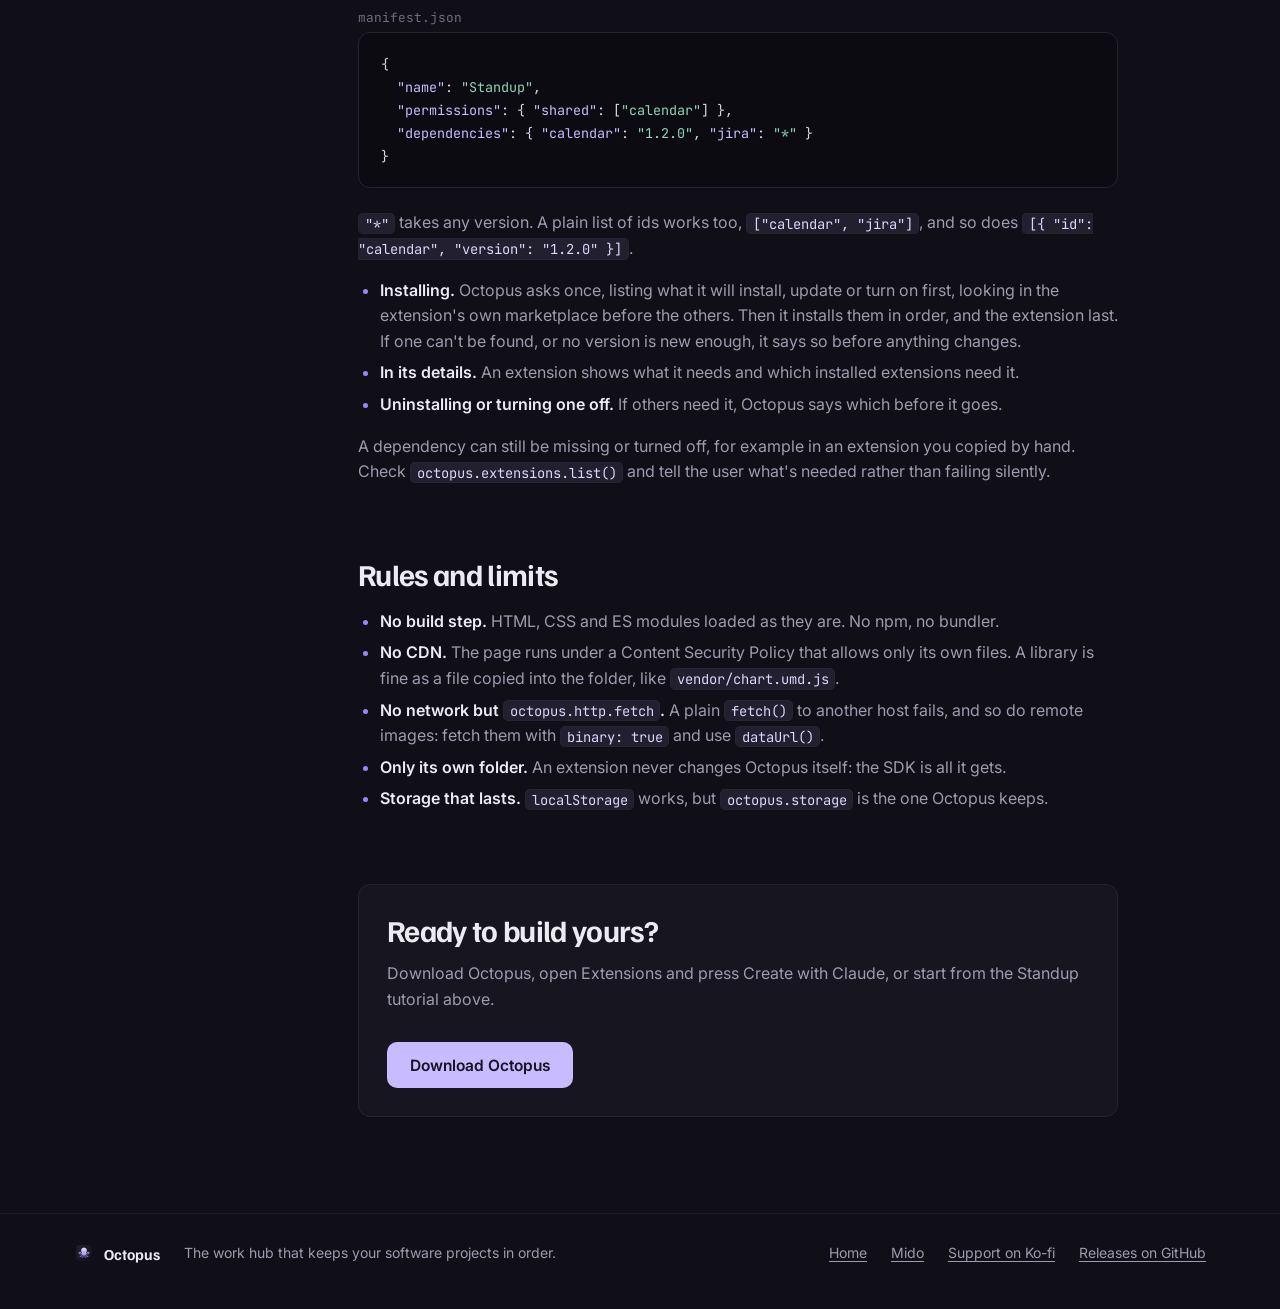
==== commit 4a2dcdec: "Hero: the icon's glow starts at its edge all round, a shorter lede, and room between the buttons and" ====
--- a/docs/extensions/index.html
+++ b/docs/extensions/index.html
@@ -92,6 +92,7 @@
           <li><a href="#menu-bar">Menu bar and windows</a></li>
           <li><a href="#websites">A website as an extension</a></li>
           <li><a href="#share">Share it with your team</a></li>
+          <li><a href="#dependencies">Extensions that need others</a></li>
           <li><a href="#rules">Rules and limits</a></li>
         </ol>
       </nav>
@@ -114,7 +115,7 @@
           <ol class="steps">
             <li>Open the <b>Extensions</b> section and press <b>Create with Claude</b>.</li>
             <li>Give it a <b>Name</b> and say <b>What it should do</b>, as precisely as you can: <i>“Query our Loki logs: ask in plain words, see the volume over time, group errors into patterns, open a trace.”</i> If you have more than one Claude account, pick the one that writes it.</li>
-            <li>A Claude Code session starts in the extension's folder, beside the page. Watch it take shape, and ask for changes in the session.</li>
+            <li>A Claude Code session starts in the extension's folder, beside the page. Watch it take shape, and ask for changes in the session. From its header the Claude pane folds to a strip at the side or expands over the page, and stays as you left it.</li>
             <li>When it asks for permissions (a site, your tasks, Claude), Octopus shows you what and waits for your yes.</li>
             <li>Press <b>Done</b>. To change it later, press <b>Edit</b> on its page: a new session picks up where you left off.</li>
           </ol>
@@ -255,6 +256,7 @@
                 <tr><td><code>entry</code></td><td>The page to show. Default <code>index.html</code>.</td></tr>
                 <tr><td><code>sdk</code></td><td>The SDK protocol it was written for: <code>1</code>.</td></tr>
                 <tr><td><code>permissions</code></td><td>What it may reach besides its own files. See below.</td></tr>
+                <tr><td><code>dependencies</code></td><td>The extensions it needs, with the oldest version that will do: <code>{ "calendar": "1.2.0" }</code>. See <a href="#dependencies">Extensions that need others</a>.</td></tr>
               </tbody>
             </table>
           </div>
@@ -268,8 +270,8 @@
               <thead><tr><th>Permission</th><th>Lets it</th></tr></thead>
               <tbody>
                 <tr><td><code>http</code></td><td>Send requests through <code>octopus.http.fetch</code>, only to these URL prefixes: <code>["https://api.example.com/v1", "http://loki.internal"]</code>.</td></tr>
-                <tr><td><code>claude</code></td><td>Ask Claude Code with <code>octopus.claude.ask</code> and <code>chat</code>, and open Claude sessions in a project.</td></tr>
-                <tr><td><code>tasks</code></td><td>Read your tasks, create new ones, show one on its board.</td></tr>
+                <tr><td><code>claude</code></td><td>Ask Claude Code with <code>octopus.claude.ask</code> and <code>chat</code>, open Claude sessions in a project, show them in its page and close the ones it opened.</td></tr>
+                <tr><td><code>tasks</code></td><td>Read your tasks, create new ones, change them (status, priority, tags, blocked, archived), show one on its board.</td></tr>
                 <tr><td><code>terminals</code></td><td>See Octopus's terminals and what they show, read-only: nothing can be typed into them.</td></tr>
                 <tr><td><code>docs</code></td><td>Write Markdown and SVG files inside a project's documentation folder, and open them.</td></tr>
                 <tr><td><code>statusBar</code></td><td>Show an item of its own in the Mac's menu bar.</td></tr>
@@ -322,22 +324,41 @@
 <span class="k">let</span> { text, session } = <span class="k">await</span> octopus.claude.chat(<span class="s">"…"</span>, { system: <span class="s">"You are…"</span> });
 ({ text, session } = <span class="k">await</span> octopus.claude.chat(<span class="s">"and then?"</span>, { session }));
 
-<span class="c">// A full Claude Code session in a project's terminals, started with this prompt.</span>
-<span class="k">await</span> octopus.claude.open(<span class="s">"Investigate the 502s on checkout"</span>, { projectId, title: <span class="s">"502s"</span> });</code></pre>
+<span class="c">// A full Claude Code session in a project's terminals, started with this prompt. It resolves with</span>
+<span class="c">// the terminal's id; background: true keeps the extension in front.</span>
+<span class="k">const</span> termId = <span class="k">await</span> octopus.claude.open(<span class="s">"Investigate the 502s on checkout"</span>, { projectId, title: <span class="s">"502s"</span>, background: <span class="k">true</span> });</code></pre>
+          <p>To show that session inside your page, see <a href="#claude-in-page">Claude in your page</a>.</p>
 
           <h3>Projects and tasks</h3>
 <pre class="code"><code><span class="k">const</span> projects = <span class="k">await</span> octopus.projects.list();       <span class="c">// [{ id, name, path, color }]</span>
-<span class="k">const</span> tasks = <span class="k">await</span> octopus.tasks.list({ projectId });  <span class="c">// [{ id, projectId, title, status, priority, tags }]</span>
+<span class="k">const</span> tasks = <span class="k">await</span> octopus.tasks.list({ projectId });
+<span class="c">// [{ id, projectId, title, status, priority, tags, blocked, blockedReason, archived }]</span>
 <span class="k">const</span> task = <span class="k">await</span> octopus.tasks.create({ title, body: <span class="s">"Markdown"</span>, projectId, priority: 2, tags: [<span class="s">"logs"</span>] });
+<span class="k">await</span> octopus.tasks.update(task.id, { status: <span class="s">"doing"</span>, blocked: <span class="k">true</span>, blockedReason: <span class="s">"Waiting for QA"</span> });
+<span class="k">await</span> octopus.tasks.update(task.id, { status: <span class="s">"done"</span>, archived: <span class="k">true</span> });
 <span class="k">await</span> octopus.tasks.reveal(task.id);                    <span class="c">// shows it on its board</span></code></pre>
-          <p><code>status</code> is <code>todo</code>, <code>doing</code>, <code>review</code> or <code>done</code>; <code>priority</code> goes from 0 (low) to 3 (urgent). Without <code>projectId</code>, <code>list</code> returns every project's tasks.</p>
+          <p><code>status</code> is <code>todo</code>, <code>doing</code>, <code>review</code> or <code>done</code>; <code>priority</code> goes from 0 (low) to 3 (urgent). Without <code>projectId</code>, <code>list</code> returns every project's tasks. <code>update</code> changes only what you give it (<code>title</code>, <code>body</code>, <code>status</code>, <code>priority</code>, <code>tags</code>, <code>blocked</code> and <code>blockedReason</code>, <code>archived</code>), and only a done task can be archived.</p>
+
+          <h3>Git</h3>
+          <p>Open a branch's review in the project's Git tab: everything it changes against the branch it goes into, as a merge request shows it. No permission needed, since only you see the code. By default: the project you're working on, its checked-out branch and the remote's default branch.</p>
+<pre class="code"><code><span class="k">const</span> { branch, target } = <span class="k">await</span> octopus.git.review({ projectId, branch: <span class="s">"feature/dark-mode"</span>, target: <span class="s">"main"</span> });</code></pre>
 
           <h3>Terminals</h3>
 <pre class="code"><code><span class="k">const</span> terms = <span class="k">await</span> octopus.terminals.list();
 <span class="c">// [{ id, projectId, taskId, title, kind: "claude" | "shell", state, exitCode, startedAt, lastOutputAt, floating }]</span>
 <span class="k">const</span> text = <span class="k">await</span> octopus.terminals.read(terms[0].id, { lines: 300 });
-octopus.on(<span class="s">"terminals"</span>, (list) =&gt; {});   <span class="c">// opened, closed, or changed state</span></code></pre>
+octopus.on(<span class="s">"terminals"</span>, (list) =&gt; {});   <span class="c">// opened, closed, or changed state</span>
+<span class="k">await</span> octopus.terminals.reveal(id);          <span class="c">// shows it in its project's Terminals, focused</span></code></pre>
           <p><code>state</code> is <code>working</code>, <code>idle</code>, <code>waiting</code> (it's waiting for you) or <code>ended</code>.</p>
+
+          <h3 id="claude-in-page">Claude in your page</h3>
+          <p>A Claude session your extension opened can be shown right inside its page: Octopus draws its own terminal over an element of yours and follows it as it moves, resizes, shows or hides. You type in it as in Terminals; the page still can't. When the page lets it go, the session goes back to its project's Terminals.</p>
+<pre class="code"><code><span class="k">const</span> termId = <span class="k">await</span> octopus.claude.open(<span class="s">"Review the failing tests"</span>, { projectId, background: <span class="k">true</span> });
+<span class="k">const</span> view = <span class="k">await</span> octopus.terminals.embed(termId, document.getElementById(<span class="s">"term"</span>));
+view.focus();
+view.dispose();                              <span class="c">// back to Terminals</span>
+<span class="k">await</span> octopus.terminals.close(termId);       <span class="c">// ends it: only sessions this extension opened</span></code></pre>
+          <p>It works in the extension's section, not in a window of its own.</p>
 
           <h3>Documentation</h3>
           <p>A report and the charts it shows, written in a project's documentation folder (default: the project you're working on). An existing file is kept unless you pass <code>overwrite: true</code>.</p>
@@ -429,6 +450,24 @@
           <p>Teammates add the same marketplace and press <b>Install</b>. <b>Check for updates</b> pulls every marketplace and says what's new; a higher <code>version</code> shows up as an update. Editing an installed extension makes it your own copy.</p>
         </section>
 
+        <section id="dependencies">
+          <h2>Extensions that need others</h2>
+          <p>An extension can build on another: a standup that reads the meetings a calendar extension shares, say. Name them in <code>dependencies</code>, each with the oldest version that will do:</p>
+          <span class="file">manifest.json</span>
+<pre class="code"><code>{
+  <span class="k">"name"</span>: <span class="s">"Standup"</span>,
+  <span class="k">"permissions"</span>: { <span class="k">"shared"</span>: [<span class="s">"calendar"</span>] },
+  <span class="k">"dependencies"</span>: { <span class="k">"calendar"</span>: <span class="s">"1.2.0"</span>, <span class="k">"jira"</span>: <span class="s">"*"</span> }
+}</code></pre>
+          <p><code>"*"</code> takes any version. A plain list of ids works too, <code>["calendar", "jira"]</code>, and so does <code>[{ "id": "calendar", "version": "1.2.0" }]</code>.</p>
+          <ul>
+            <li><b>Installing.</b> Octopus asks once, listing what it will install, update or turn on first, looking in the extension's own marketplace before the others. Then it installs them in order, and the extension last. If one can't be found, or no version is new enough, it says so before anything changes.</li>
+            <li><b>In its details.</b> An extension shows what it needs and which installed extensions need it.</li>
+            <li><b>Uninstalling or turning one off.</b> If others need it, Octopus says which before it goes.</li>
+          </ul>
+          <p>A dependency can still be missing or turned off, for example in an extension you copied by hand. Check <code>octopus.extensions.list()</code> and tell the user what's needed rather than failing silently.</p>
+        </section>
+
         <section id="rules">
           <h2>Rules and limits</h2>
           <ul>
--- a/docs/styles.css
+++ b/docs/styles.css
@@ -92,13 +92,14 @@
   pointer-events: none;
 }
 .hero-copy { text-align: center; display: grid; justify-items: center; gap: 22px; position: relative; }
-.hero-icon { border-radius: 20px; box-shadow: 0 18px 50px -12px rgba(160, 131, 255, 0.45); }
+/* drop-shadow, not box-shadow: icon.png has a transparent margin, and the glow must start at the squircle's
+   edge, all round (a tight one on the edge, a wide one around it) */
+.hero-icon { width: 104px; height: 104px; filter: drop-shadow(0 0 2px rgba(160, 131, 255, 0.6)) drop-shadow(0 0 22px rgba(160, 131, 255, 0.4)); }
 h1 { font-size: clamp(2.3rem, 5.2vw, 4rem); line-height: 1.04; letter-spacing: -0.03em; font-weight: 700; max-width: 21ch; text-wrap: balance; }
 .lede { font-size: 1.18rem; color: var(--fg-muted); max-width: 54ch; text-wrap: pretty; }
 .cta { display: flex; flex-wrap: wrap; gap: 12px; justify-content: center; margin-top: 6px; }
 .cta-note { font-size: 0.85rem; color: var(--fg-faint); margin-top: -8px; }
-.shot-hero { margin-top: 64px; position: relative; }
-@media (max-width: 600px) { .hero { padding-top: 56px; } .lede { font-size: 1.05rem; } .shot-hero { margin-top: 40px; } }
+@media (max-width: 600px) { .hero { padding-top: 56px; } .lede { font-size: 1.05rem; } }
 
 /* Screenshots: the app's window, its traffic lights drawn over the title bar's empty corner */
 .shot {
@@ -133,7 +134,9 @@
     linear-gradient(to bottom, #000 var(--fb, 100%), transparent 100%);
   mask-composite: intersect;
 }
-.shot-hero { max-width: 1080px; margin-left: auto; margin-right: auto; }
+/* After .shot, whose margin: 0 would undo the space below the buttons */
+.shot-hero { max-width: 1080px; margin: 88px auto 0; }
+@media (max-width: 600px) { .shot-hero { margin-top: 56px; } }
 
 /* Feature index */
 .index { display: flex; flex-wrap: wrap; justify-content: center; gap: 8px; padding-top: 56px; padding-bottom: 24px; }
@@ -224,19 +227,25 @@
 .download-card { text-align: center; display: grid; justify-items: center; gap: 18px; }
 .download-card img { border-radius: 22px; box-shadow: 0 18px 50px -12px rgba(160, 131, 255, 0.45); }
 .download-card .cta { margin-top: 8px; }
-.needs { list-style: none; padding: 0; margin: 18px 0 0; display: flex; flex-wrap: wrap; justify-content: center; gap: 8px 28px; color: var(--fg-muted); font-size: 0.92rem; }
-.gatekeeper { margin-top: 8px; max-width: 560px; text-align: left; font-size: 0.92rem; }
-.gatekeeper summary { cursor: pointer; color: var(--fg-muted); text-align: center; }
-.gatekeeper p { margin: 14px 0 0; color: var(--fg-muted); }
-.gatekeeper .code { margin-top: 12px; padding: 12px 14px; white-space: pre-wrap; word-break: break-all; }
-
-.releases-wrap { margin-top: 72px; max-width: 760px; }
+
+.download-info { display: grid; grid-template-columns: 1fr 1fr; gap: 20px; max-width: 880px; margin-top: 56px; }
+.info-card { padding: 22px 24px; border: 1px solid var(--line); border-radius: var(--radius); background: var(--bg-raised); display: grid; gap: 12px; align-content: start; font-size: 0.93rem; color: var(--fg-muted); }
+.info-card h3 { font-size: 1rem; }
+.info-card b { color: var(--fg); font-weight: 600; }
+.info-card .code { margin: 2px 0 0; padding: 10px 12px; font-size: 0.78rem; white-space: pre-wrap; word-break: break-all; }
+.checklist { list-style: none; margin: 0; padding: 0; display: grid; gap: 8px; }
+.checklist li { position: relative; padding-left: 24px; }
+.checklist li::before { content: ""; position: absolute; left: 2px; top: 0.42em; width: 9px; height: 5px; border-left: 1.5px solid var(--lavender); border-bottom: 1.5px solid var(--lavender); transform: rotate(-45deg); }
+@media (max-width: 720px) { .download-info { grid-template-columns: 1fr; } }
+
+.releases-wrap { margin-top: 64px; max-width: 760px; }
 .releases-wrap[hidden] { display: none; }
 .releases-wrap h3 { font-size: 1rem; color: var(--fg-muted); font-weight: 600; }
 .releases { list-style: none; padding: 0; margin: 12px 0 0; border-top: 1px solid var(--line); }
 .releases li { display: flex; flex-wrap: wrap; gap: 4px 20px; align-items: baseline; padding: 12px 0; border-bottom: 1px solid var(--line); font-size: 0.93rem; }
 .releases b { font-family: var(--font-display); min-width: 64px; }
 .releases .grow { flex: 1; }
+@media (max-width: 560px) { .releases li { display: grid; grid-template-columns: auto 1fr auto; } .releases li > a:last-child { grid-column: 1 / -1; } }
 
 /* Footer */
 .foot { border-top: 1px solid var(--line-soft); padding: 28px 0 44px; }
@@ -299,7 +308,21 @@
 .guide-next { margin-top: 72px; padding: 28px; border: 1px solid var(--line); border-radius: var(--radius); background: var(--bg-raised); display: grid; gap: 14px; justify-items: start; }
 .guide-next h2 { margin: 0; }
 
-/* Support: a coffee on Ko-fi, below the download */
-.support { margin-top: 28px; padding-top: 28px; border-top: 1px solid var(--line-soft); display: grid; justify-items: center; gap: 14px; max-width: 560px; }
-.support p { color: var(--fg-muted); font-size: 0.95rem; text-wrap: pretty; }
-.support .button svg { color: #e6c14f; }
+
+/* Support: every app is free; Ko-fi, in its warm colour, pays for the work */
+.support { padding: 96px 0; border-top: 1px solid var(--line-soft); background: radial-gradient(60% 70% at 85% 50%, rgba(230, 193, 79, 0.08), transparent 70%), var(--bg-sunk); }
+.support-card { display: grid; grid-template-columns: minmax(0, 6fr) minmax(0, 5fr); gap: 64px; align-items: center; }
+.support-copy { display: grid; gap: 16px; }
+.support-copy .kicker { color: #e6c14f; }
+.support-copy > p:not(.kicker) { color: var(--fg-muted); font-size: 1.04rem; max-width: 56ch; text-wrap: pretty; }
+.support-cta { display: flex; flex-wrap: wrap; align-items: center; gap: 12px 18px; margin-top: 10px; }
+.button.kofi { background: #e6c14f; color: #1d1608; }
+.button.kofi:hover { background: #f0d071; color: #1d1608; }
+.apps { list-style: none; margin: 0; padding: 0; display: grid; gap: 10px; }
+.apps a { display: flex; align-items: center; gap: 14px; padding: 12px 14px; border: 1px solid var(--line); border-radius: var(--radius); background: var(--bg-raised); color: var(--fg-muted); text-decoration: none; font-size: 0.9rem; transition: border-color 0.15s; }
+.apps a:hover { border-color: #3a3650; color: var(--fg-muted); }
+.apps img, .app-mark { width: 40px; height: 40px; border-radius: 10px; flex: none; }
+.app-mark { display: grid; place-items: center; font: 700 1.1rem var(--font-display); color: var(--c); background: color-mix(in srgb, var(--c) 14%, var(--bg-sunk)); border: 1px solid color-mix(in srgb, var(--c) 30%, transparent); }
+.apps b { display: block; color: var(--fg); font: 600 1rem var(--font-display); }
+.apps .apps-more a { border-style: dashed; background: none; justify-content: center; color: var(--lavender); }
+@media (max-width: 920px) { .support { padding: 72px 0; } .support-card { grid-template-columns: 1fr; gap: 40px; } }
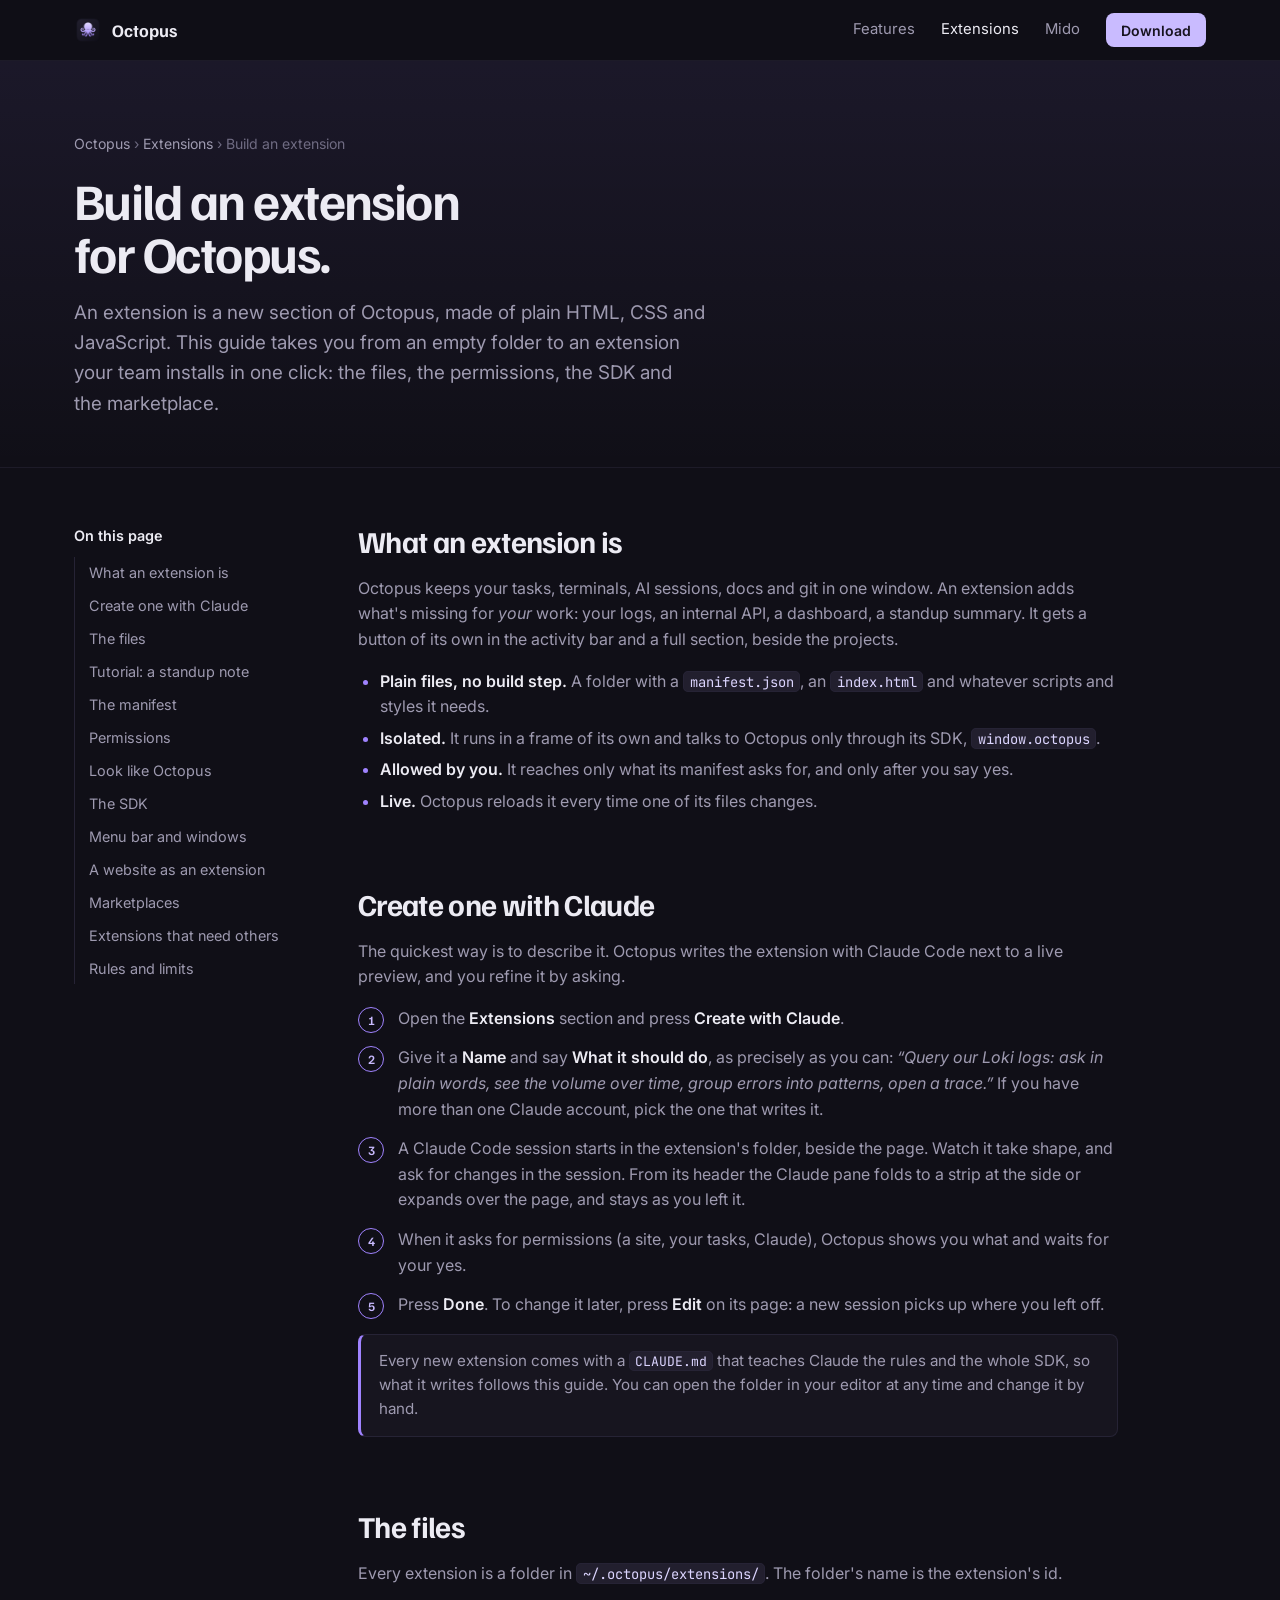
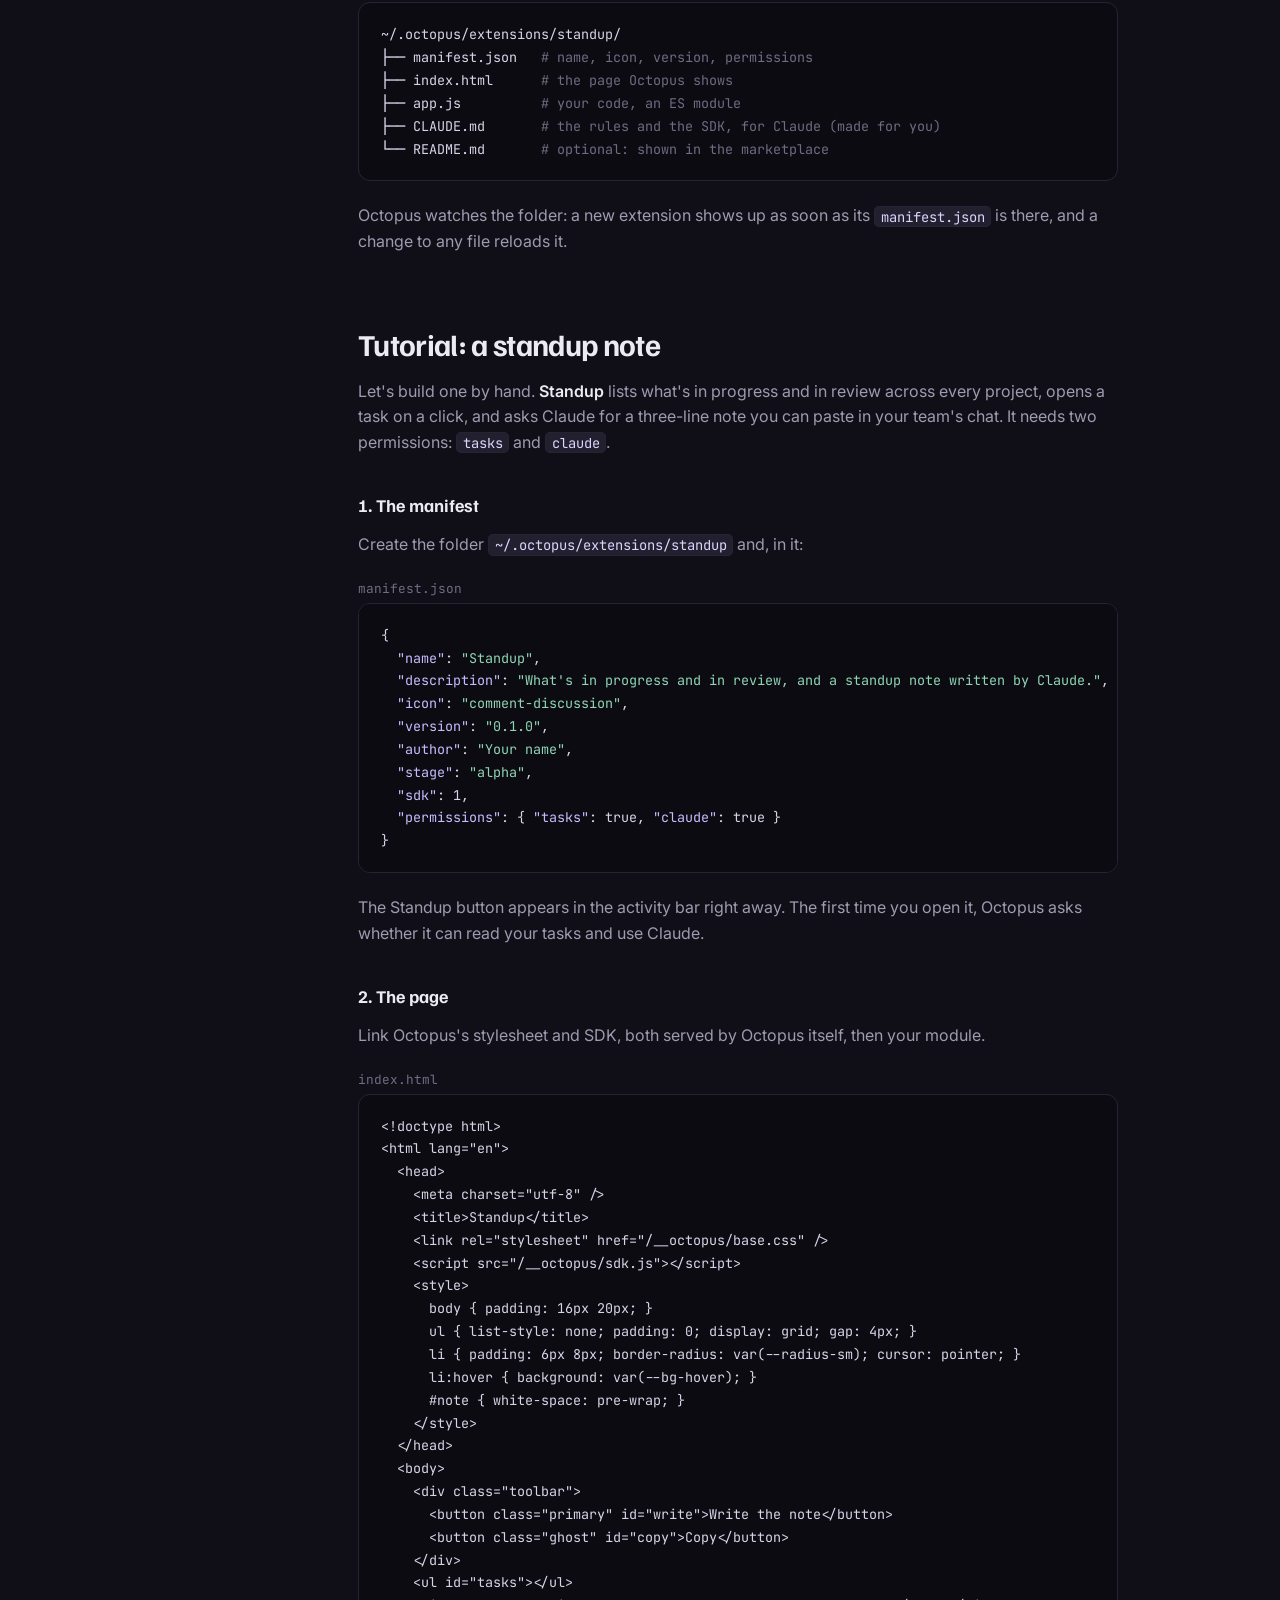
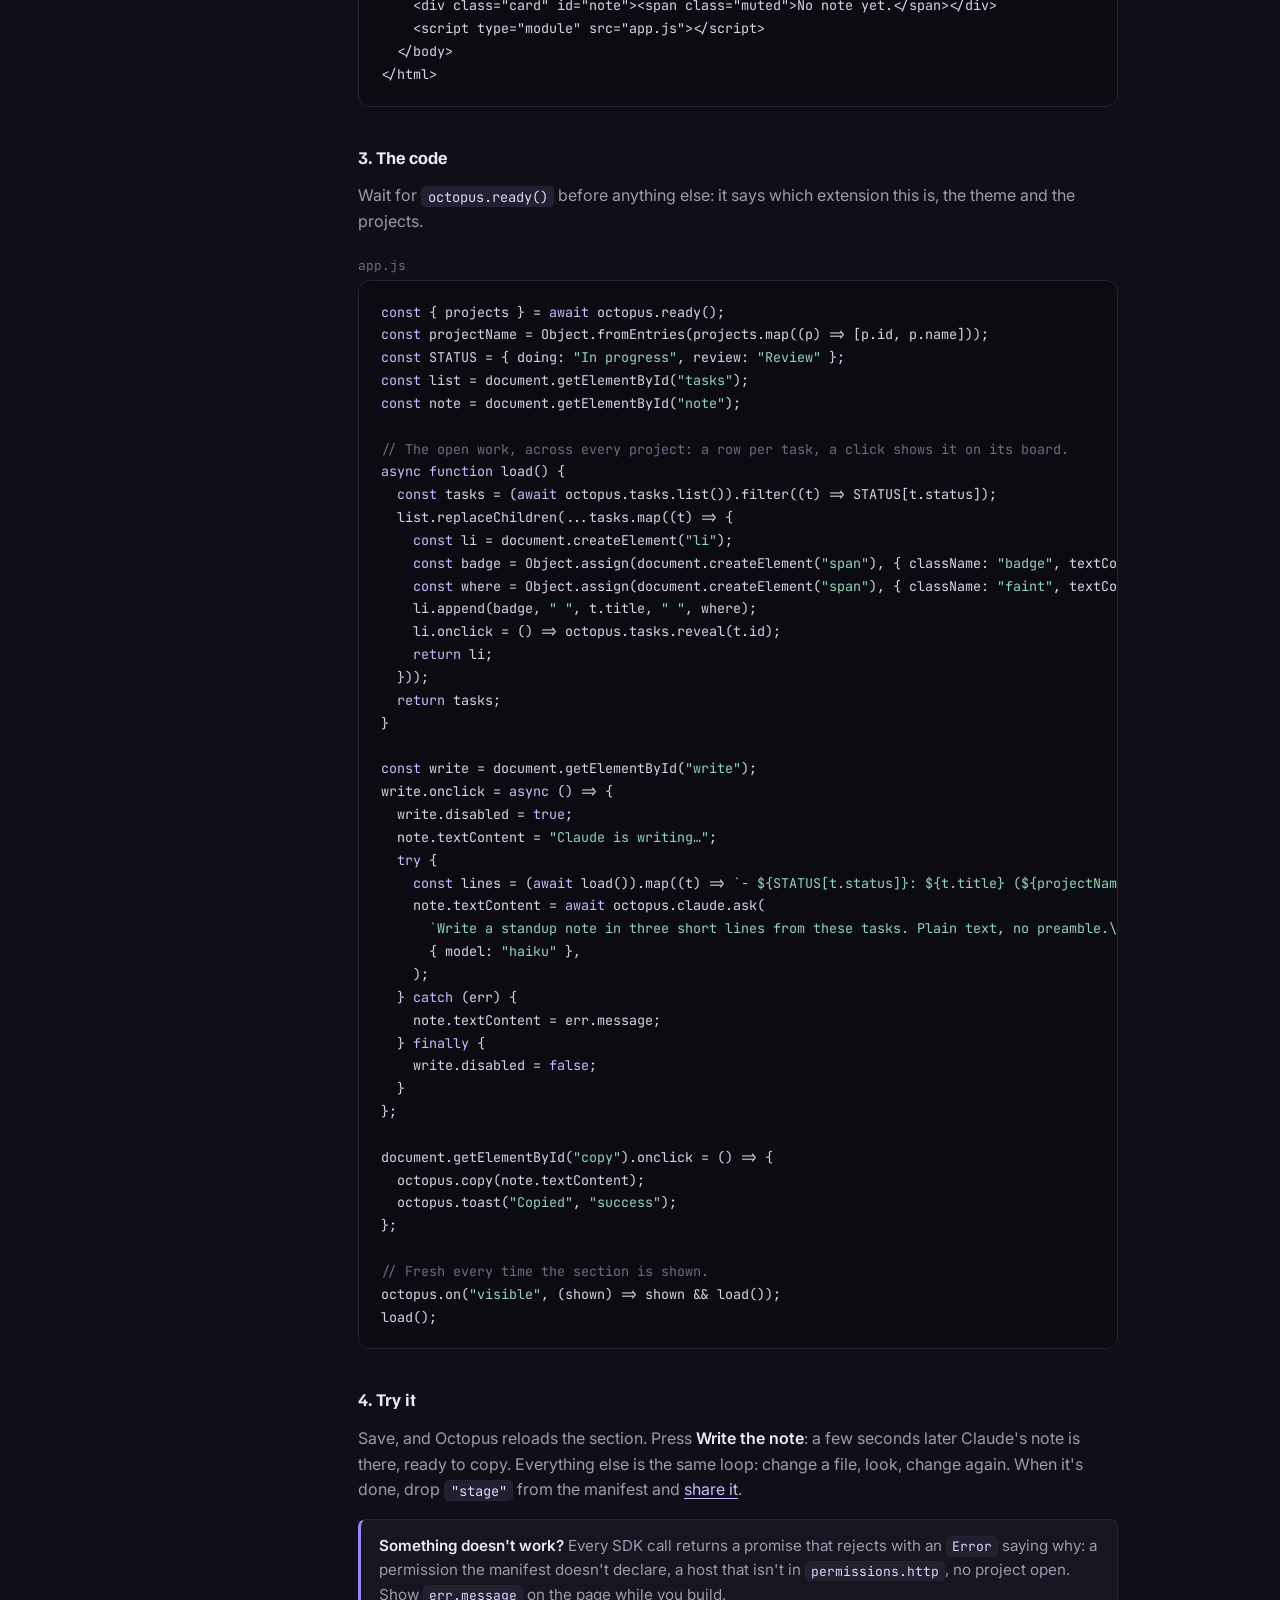
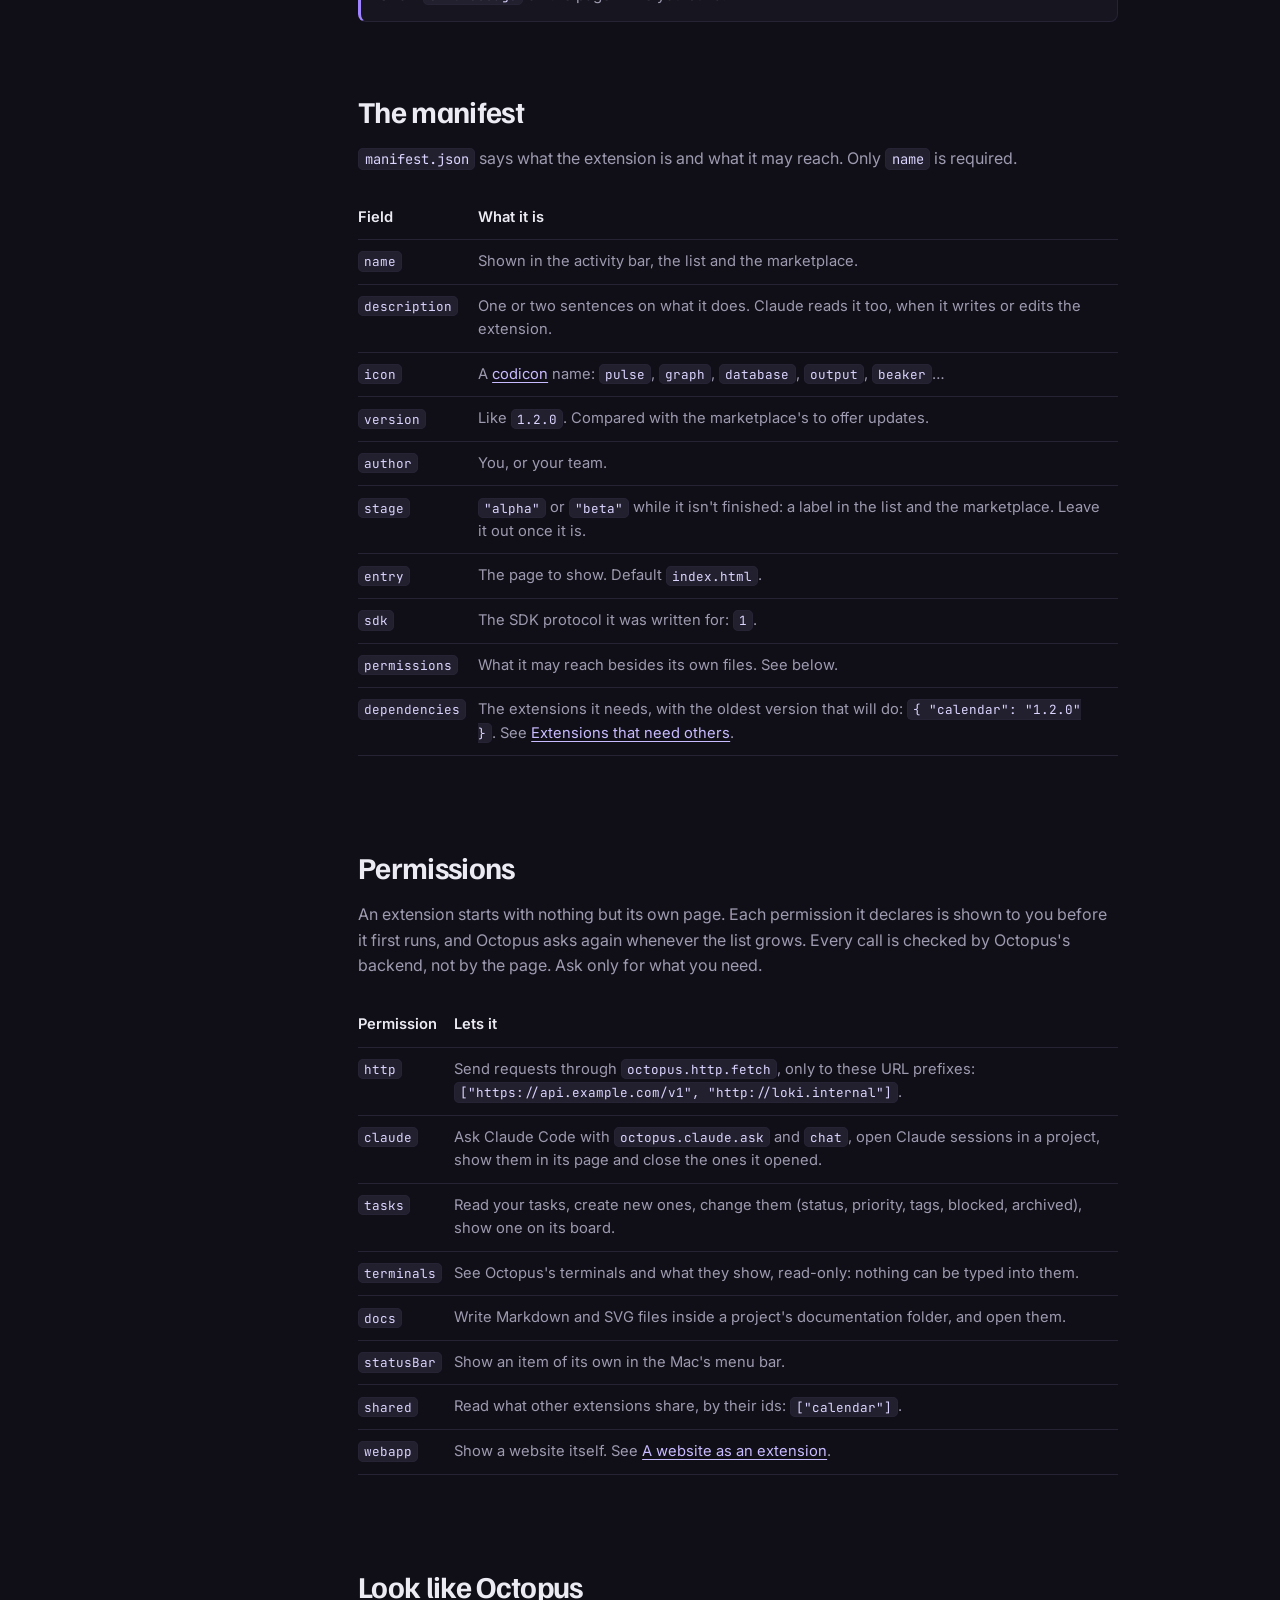
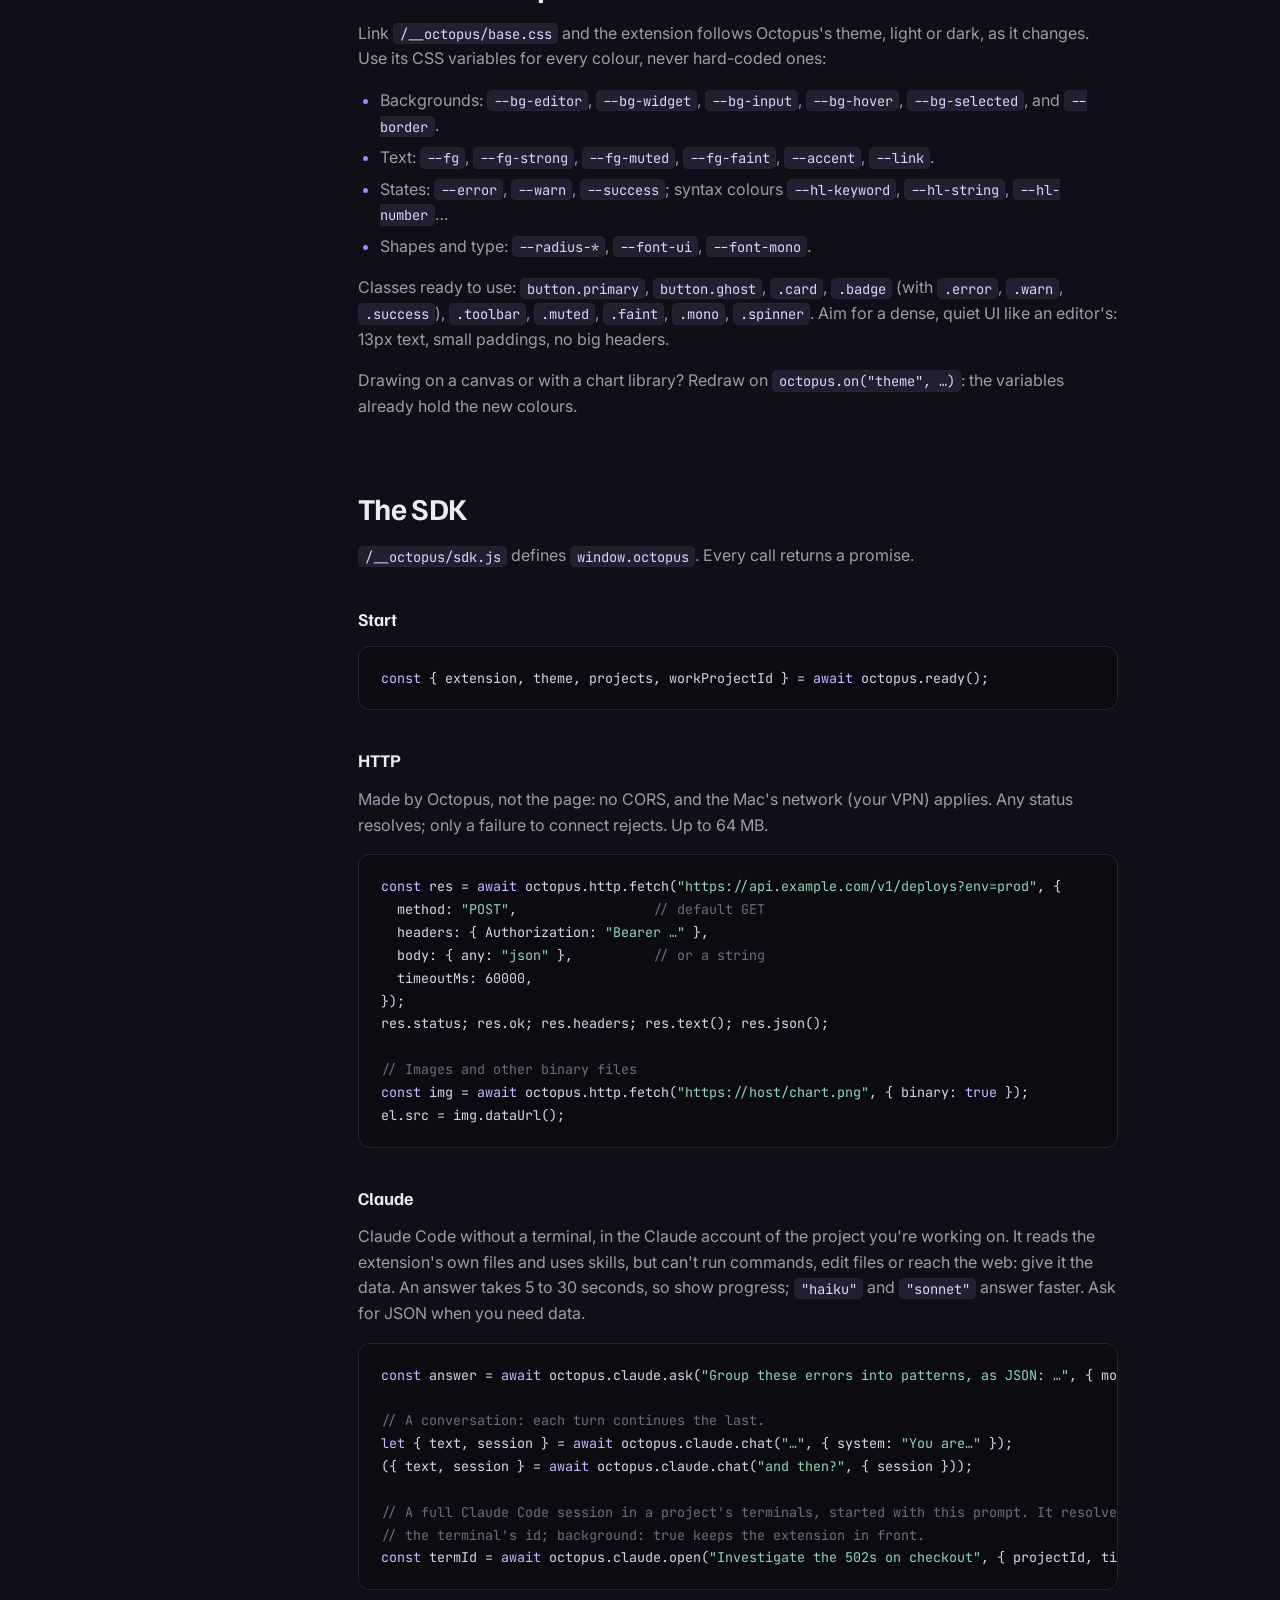
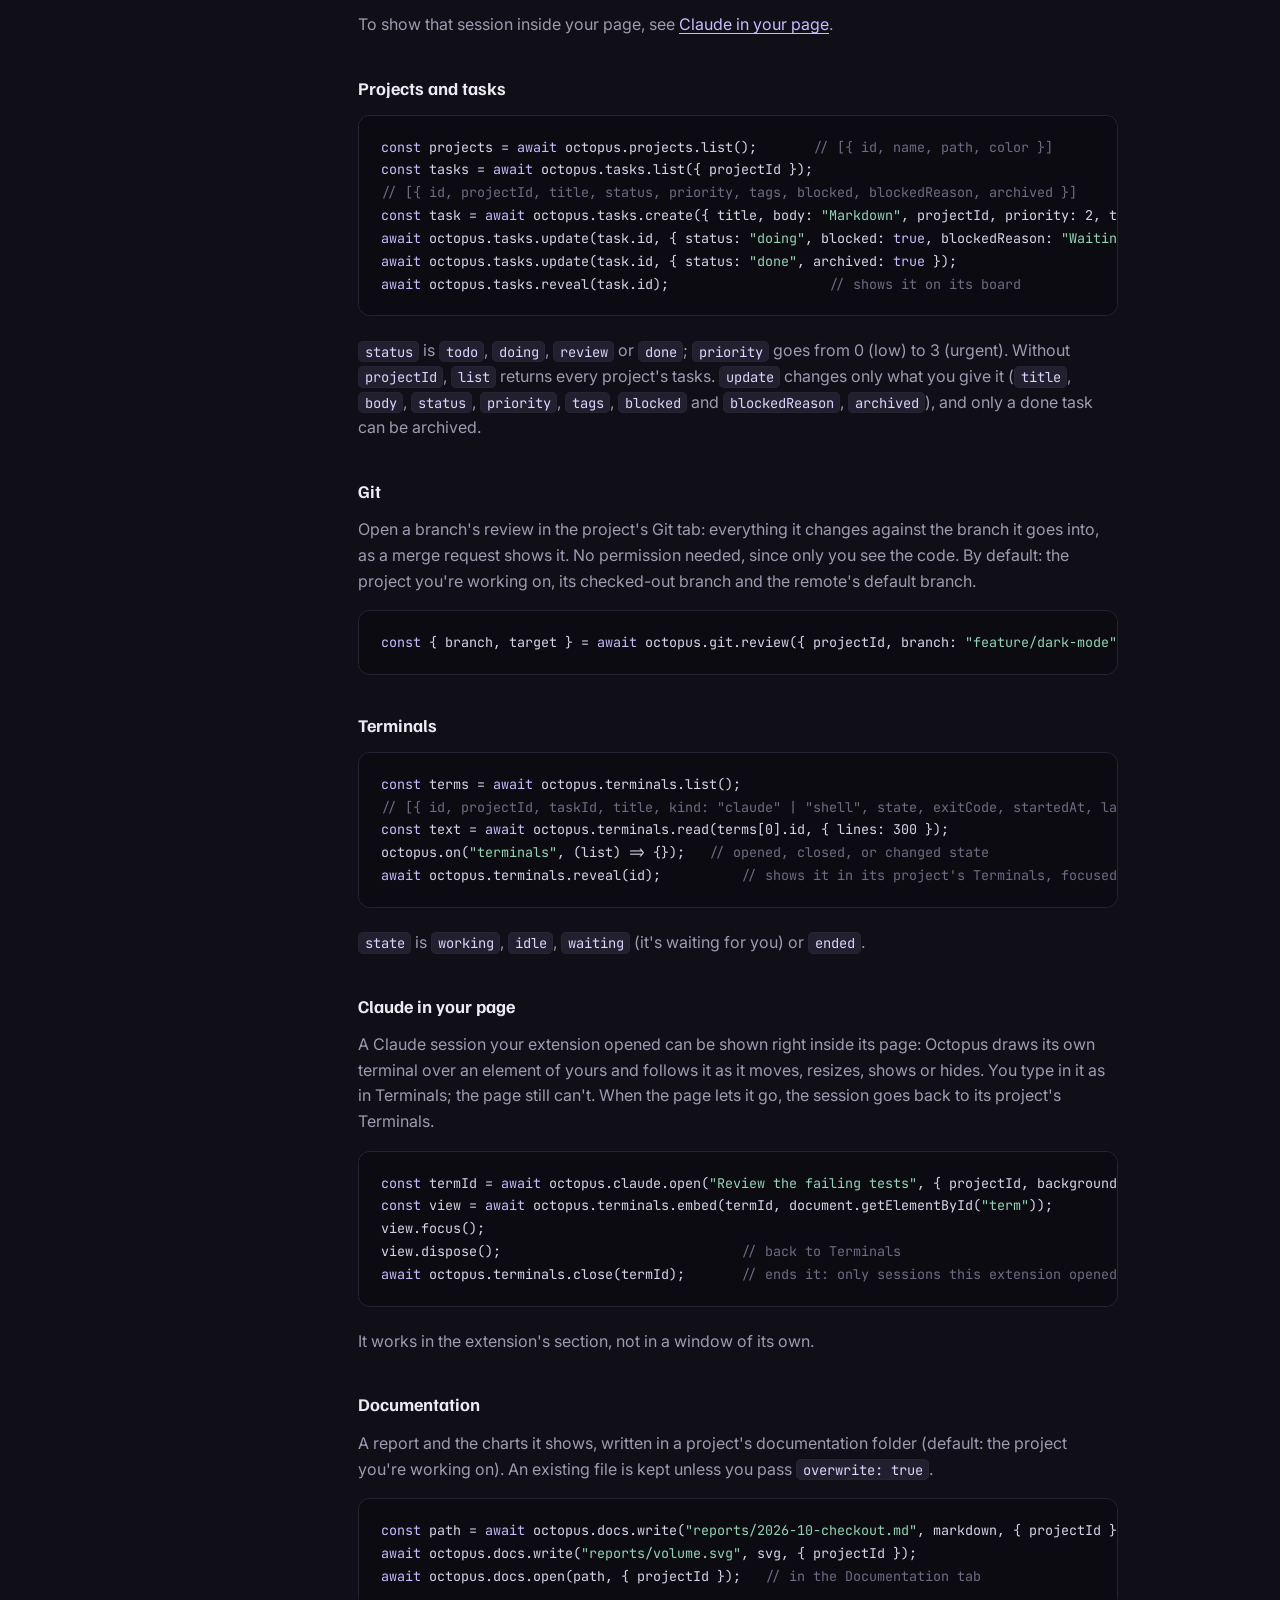
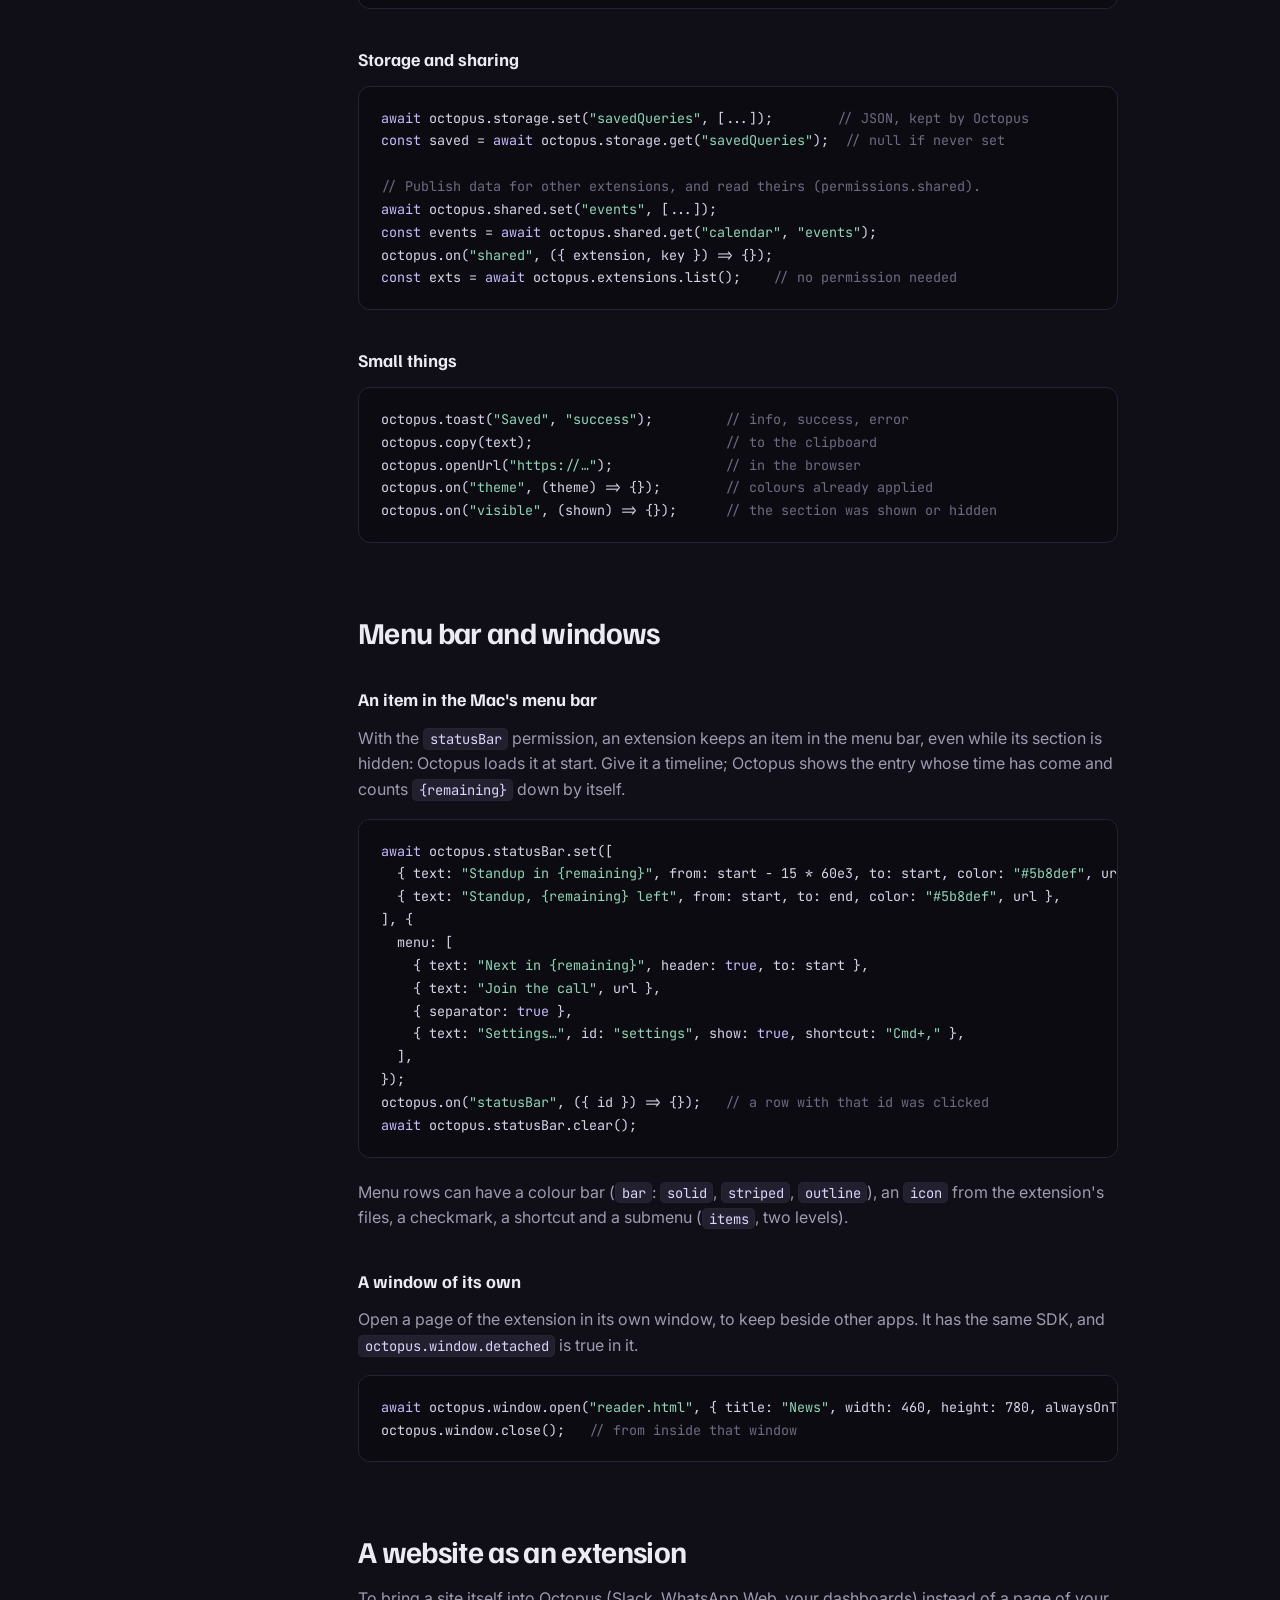
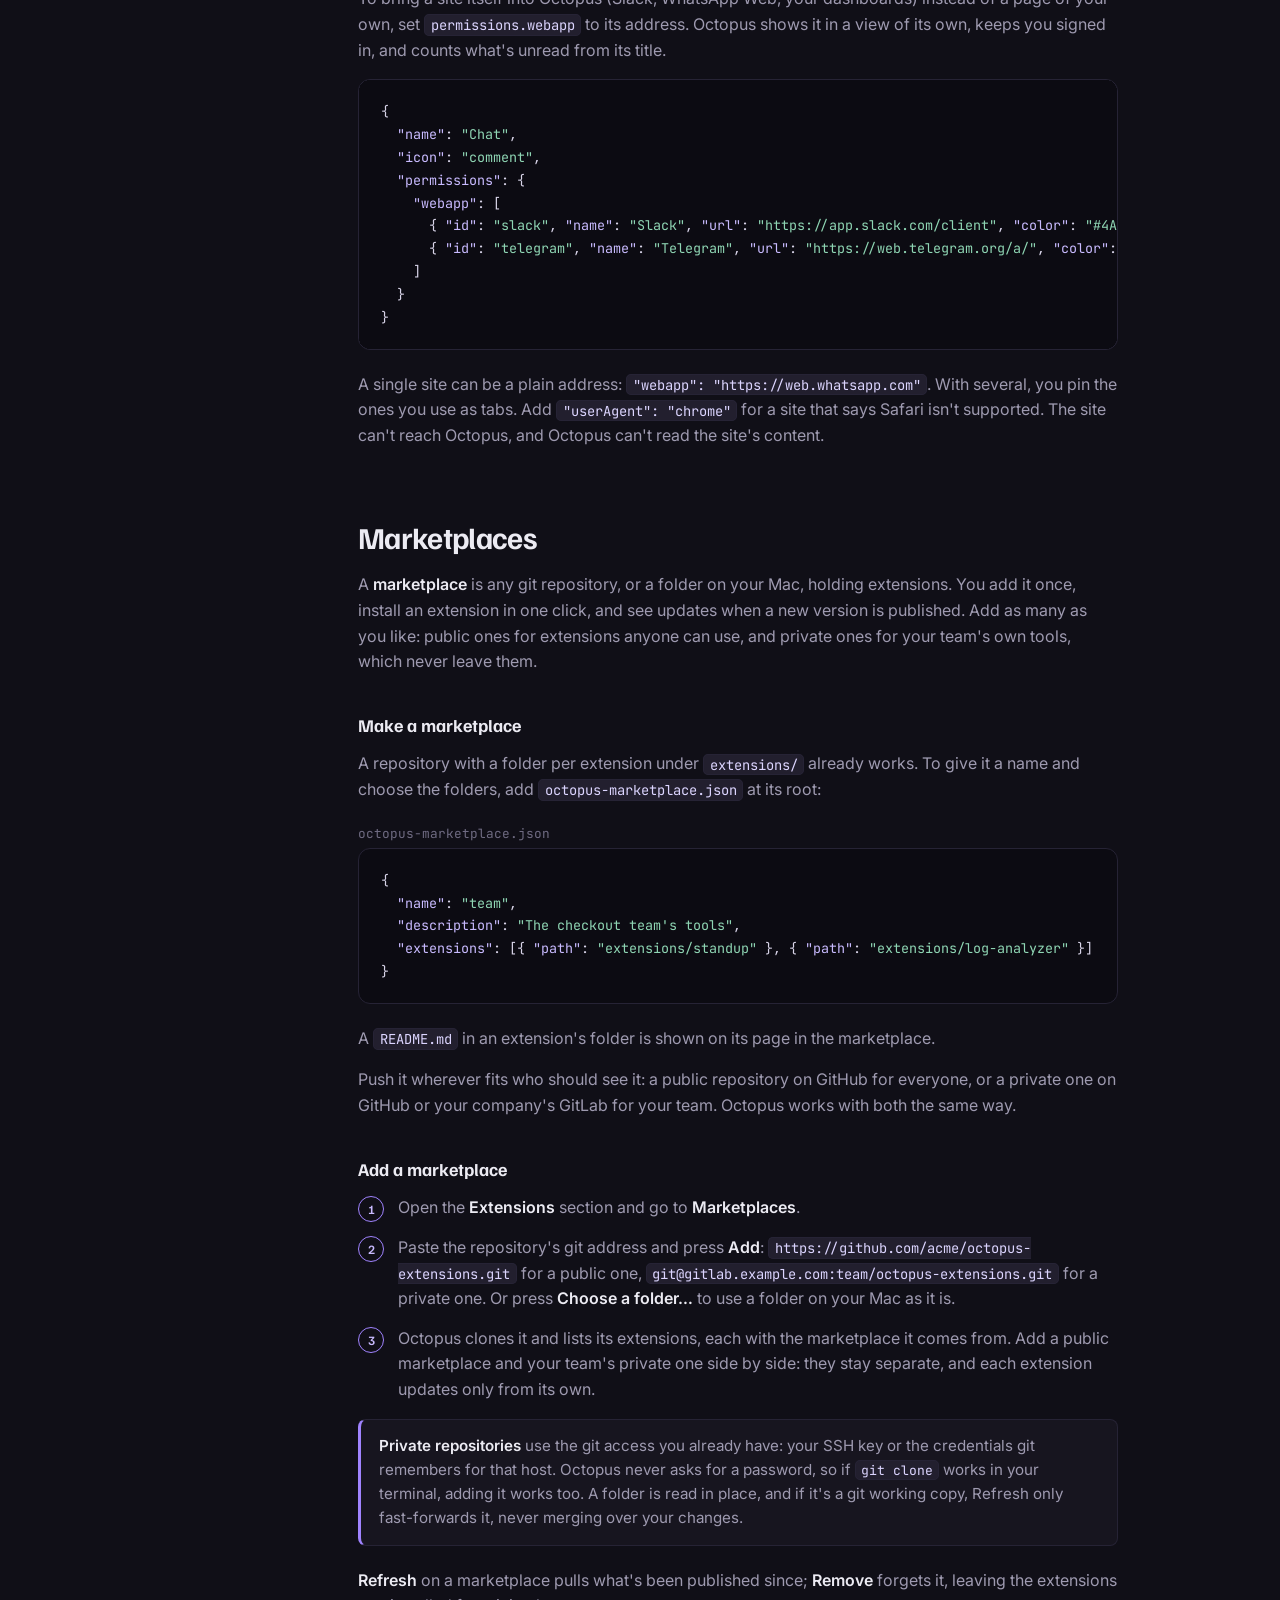
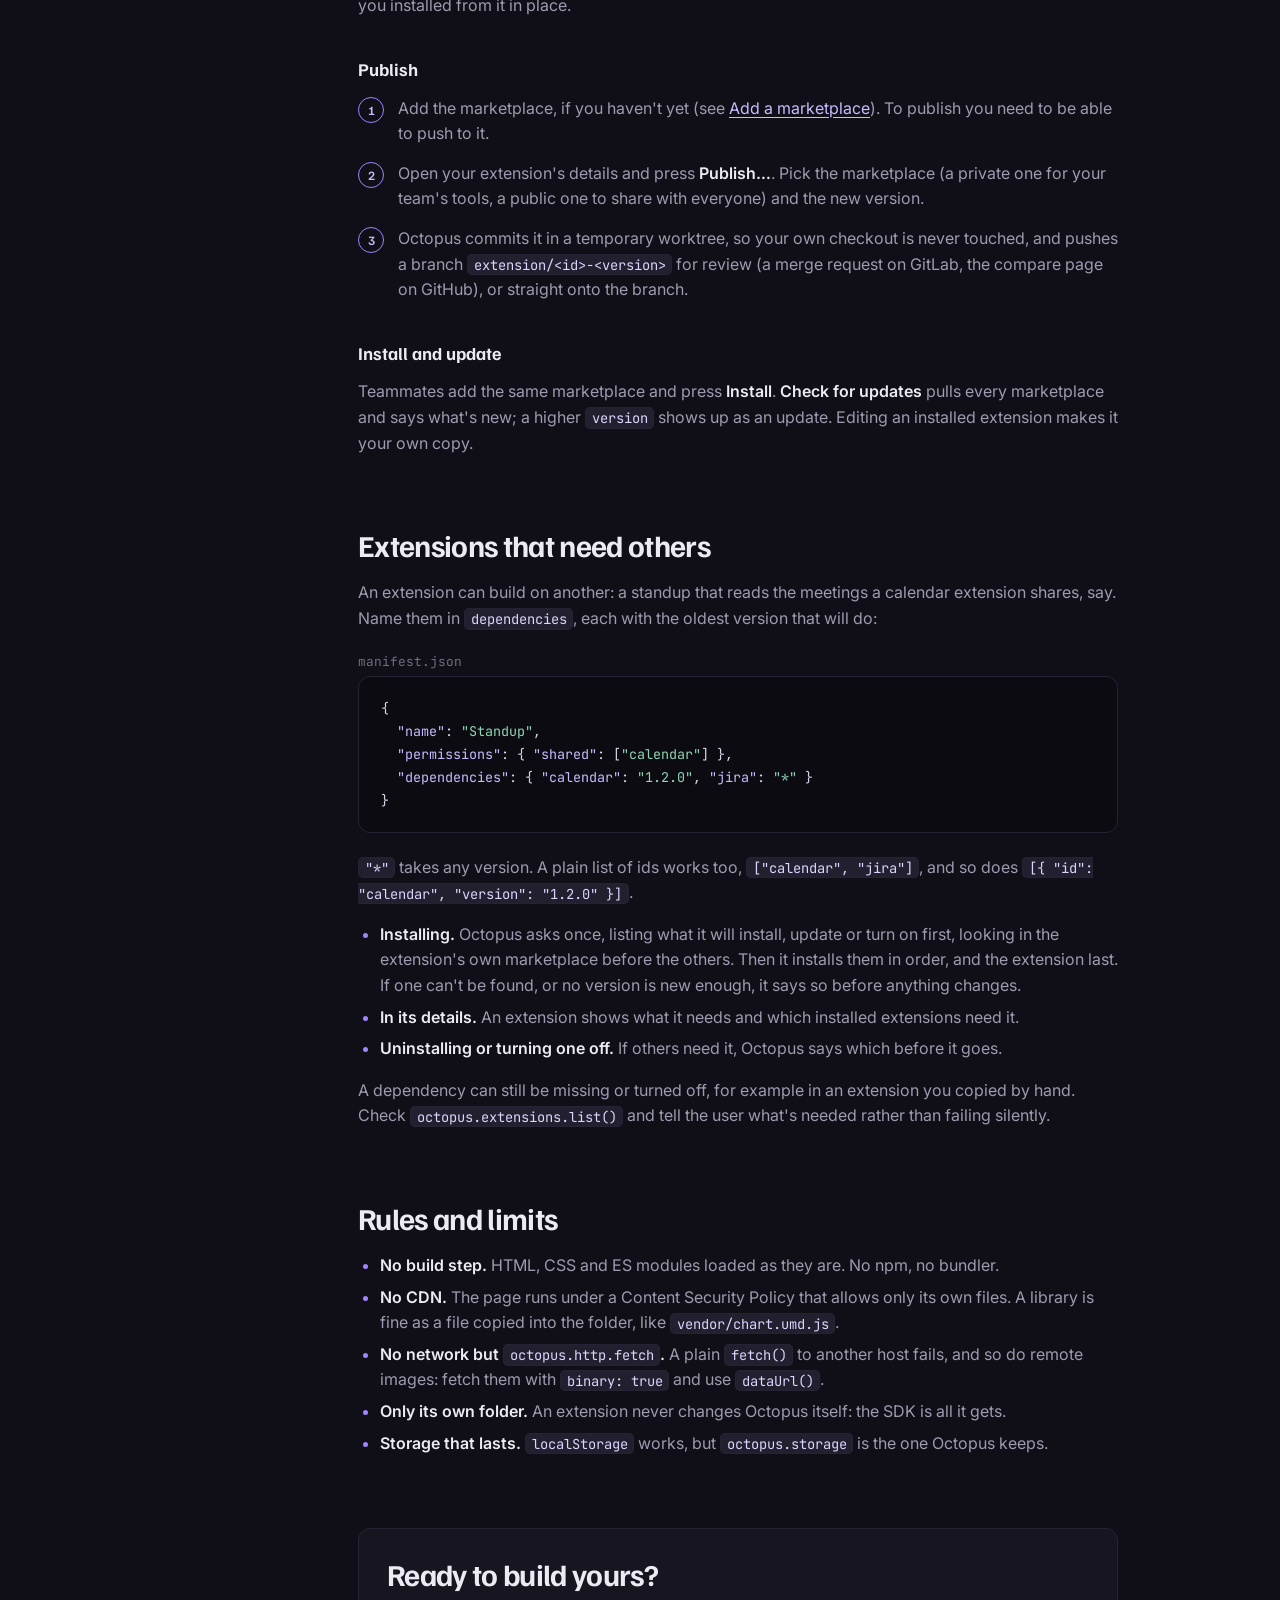
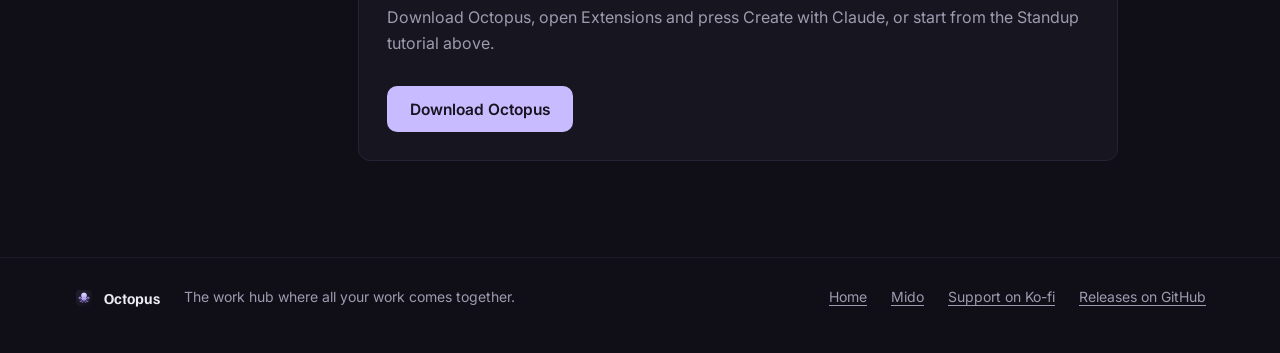
==== commit c5a5630c: "Marketplaces: the guide says how to make one and add it, public or private (git access you already h" ====
--- a/docs/extensions/index.html
+++ b/docs/extensions/index.html
@@ -23,7 +23,7 @@
   <link rel="preconnect" href="https://fonts.googleapis.com" />
   <link rel="preconnect" href="https://fonts.gstatic.com" crossorigin />
   <link href="https://fonts.googleapis.com/css2?family=Familjen+Grotesk:wght@500;600;700&family=Inter:wght@400;500;600&family=JetBrains+Mono:wght@400&display=swap" rel="stylesheet" />
-  <link rel="stylesheet" href="../styles.css" />
+  <link rel="stylesheet" href="../styles.css?v=6" />
   <script type="application/ld+json">
   {
     "@context": "https://schema.org",
@@ -91,7 +91,7 @@
           <li><a href="#sdk">The SDK</a></li>
           <li><a href="#menu-bar">Menu bar and windows</a></li>
           <li><a href="#websites">A website as an extension</a></li>
-          <li><a href="#share">Share it with your team</a></li>
+          <li><a href="#share">Marketplaces</a></li>
           <li><a href="#dependencies">Extensions that need others</a></li>
           <li><a href="#rules">Rules and limits</a></li>
         </ol>
@@ -426,8 +426,8 @@
         </section>
 
         <section id="share">
-          <h2>Share it with your team</h2>
-          <p>A <b>marketplace</b> is any git repository, or a folder on your Mac, holding extensions. Teammates add it once, install an extension in one click, and see updates when you publish a new version.</p>
+          <h2>Marketplaces</h2>
+          <p>A <b>marketplace</b> is any git repository, or a folder on your Mac, holding extensions. You add it once, install an extension in one click, and see updates when a new version is published. Add as many as you like: public ones for extensions anyone can use, and private ones for your team's own tools, which never leave them.</p>
 
           <h3>Make a marketplace</h3>
           <p>A repository with a folder per extension under <code>extensions/</code> already works. To give it a name and choose the folders, add <code>octopus-marketplace.json</code> at its root:</p>
@@ -438,11 +438,23 @@
   <span class="k">"extensions"</span>: [{ <span class="k">"path"</span>: <span class="s">"extensions/standup"</span> }, { <span class="k">"path"</span>: <span class="s">"extensions/log-analyzer"</span> }]
 }</code></pre>
           <p>A <code>README.md</code> in an extension's folder is shown on its page in the marketplace.</p>
+          <p>Push it wherever fits who should see it: a public repository on GitHub for everyone, or a private one on GitHub or your company's GitLab for your team. Octopus works with both the same way.</p>
+
+          <h3 id="add-marketplace">Add a marketplace</h3>
+          <ol class="steps">
+            <li>Open the <b>Extensions</b> section and go to <b>Marketplaces</b>.</li>
+            <li>Paste the repository's git address and press <b>Add</b>: <code>https://github.com/acme/octopus-extensions.git</code> for a public one, <code>git@gitlab.example.com:team/octopus-extensions.git</code> for a private one. Or press <b>Choose a folder…</b> to use a folder on your Mac as it is.</li>
+            <li>Octopus clones it and lists its extensions, each with the marketplace it comes from. Add a public marketplace and your team's private one side by side: they stay separate, and each extension updates only from its own.</li>
+          </ol>
+          <div class="note">
+            <p><b>Private repositories</b> use the git access you already have: your SSH key or the credentials git remembers for that host. Octopus never asks for a password, so if <code>git clone</code> works in your terminal, adding it works too. A folder is read in place, and if it's a git working copy, Refresh only fast-forwards it, never merging over your changes.</p>
+          </div>
+          <p><b>Refresh</b> on a marketplace pulls what's been published since; <b>Remove</b> forgets it, leaving the extensions you installed from it in place.</p>
 
           <h3>Publish</h3>
           <ol class="steps">
-            <li>In <b>Extensions › Marketplaces</b>, press <b>Add a marketplace</b> and paste its git address (<code>git@github.com:team/octopus-extensions.git</code> or <code>https://…</code>) or a folder's path.</li>
-            <li>Open your extension's details and press <b>Publish…</b>. Pick the marketplace and the new version.</li>
+            <li>Add the marketplace, if you haven't yet (see <a href="#add-marketplace">Add a marketplace</a>). To publish you need to be able to push to it.</li>
+            <li>Open your extension's details and press <b>Publish…</b>. Pick the marketplace (a private one for your team's tools, a public one to share with everyone) and the new version.</li>
             <li>Octopus commits it in a temporary worktree, so your own checkout is never touched, and pushes a branch <code>extension/&lt;id&gt;-&lt;version&gt;</code> for review (a merge request on GitLab, the compare page on GitHub), or straight onto the branch.</li>
           </ol>
 
@@ -491,7 +503,7 @@
   <footer class="foot">
     <div class="wrap foot-row">
       <span class="brand"><img src="../assets/icon.png" alt="" width="20" height="20" /> Octopus</span>
-      <span class="small grow">The work hub that keeps your software projects in order.</span>
+      <span class="small grow">The work hub where all your work comes together.</span>
       <a class="small" href="../">Home</a>
       <a class="small" href="https://serafo27.github.io/mido/" rel="noopener">Mido</a>
       <a class="small" href="https://ko-fi.com/heptartle" rel="noopener">Support on Ko-fi</a>
--- a/docs/styles.css
+++ b/docs/styles.css
@@ -135,8 +135,8 @@
   mask-composite: intersect;
 }
 /* After .shot, whose margin: 0 would undo the space below the buttons */
-.shot-hero { max-width: 1080px; margin: 88px auto 0; }
-@media (max-width: 600px) { .shot-hero { margin-top: 56px; } }
+.shot-hero { max-width: 1080px; margin: 56px auto 0; }
+@media (max-width: 600px) { .shot-hero { margin-top: 40px; } }
 
 /* Feature index */
 .index { display: flex; flex-wrap: wrap; justify-content: center; gap: 8px; padding-top: 56px; padding-bottom: 24px; }
@@ -183,7 +183,7 @@
 .mido-head > p:last-child { color: var(--fg-muted); font-size: 1.04rem; max-width: 62ch; text-wrap: pretty; }
 .mido-head b { color: var(--fg); }
 .mido-pair { display: flex; align-items: center; gap: 14px; margin-bottom: 4px; }
-.mido-pair img { border-radius: 13px; box-shadow: 0 14px 36px -12px rgba(0, 0, 0, 0.7); }
+.mido-pair img { filter: drop-shadow(0 10px 18px rgba(0, 0, 0, 0.6)); }
 .mido-plus { font: 600 1.4rem var(--font-display); color: var(--fg-faint); }
 .mido .feature-row { grid-template-columns: minmax(0, 5fr) minmax(0, 8fr); }
 .mido-gains { list-style: none; margin: 0; padding: 0; display: grid; gap: 22px; }
@@ -215,6 +215,8 @@
 .ext-steps h3 { font-size: 1.08rem; }
 .ext-steps p { color: var(--fg-muted); font-size: 0.95rem; }
 @media (max-width: 760px) { .ext-steps { grid-template-columns: 1fr; gap: 28px; } }
+/* Public and private marketplaces, under the steps */
+.ext-markets { max-width: 760px; margin: 48px auto 0; padding: 18px 22px; text-align: center; color: var(--fg-muted); font-size: 0.98rem; border: 1px solid var(--line-soft); border-radius: var(--radius); background: rgba(160, 131, 255, 0.05); text-wrap: pretty; }
 
 .code { margin: 48px 0 0; padding: 20px 22px; background: var(--bg-sunk); border: 1px solid var(--line); border-radius: var(--radius); font: 400 0.84rem/1.7 var(--font-mono); color: #d8d4e8; overflow-x: auto; white-space: pre; }
 .code .k { color: var(--lavender); }
@@ -225,7 +227,8 @@
 /* Download */
 .download { padding: 110px 0 96px; border-top: 1px solid var(--line-soft); }
 .download-card { text-align: center; display: grid; justify-items: center; gap: 18px; }
-.download-card img { border-radius: 22px; box-shadow: 0 18px 50px -12px rgba(160, 131, 255, 0.45); }
+/* Like .hero-icon: drop-shadow follows the squircle, not icon.png's transparent margin */
+.download-card img { width: 112px; height: 112px; filter: drop-shadow(0 0 2px rgba(160, 131, 255, 0.6)) drop-shadow(0 0 22px rgba(160, 131, 255, 0.4)); }
 .download-card .cta { margin-top: 8px; }
 
 .download-info { display: grid; grid-template-columns: 1fr 1fr; gap: 20px; max-width: 880px; margin-top: 56px; }
@@ -245,6 +248,13 @@
 .releases li { display: flex; flex-wrap: wrap; gap: 4px 20px; align-items: baseline; padding: 12px 0; border-bottom: 1px solid var(--line); font-size: 0.93rem; }
 .releases b { font-family: var(--font-display); min-width: 64px; }
 .releases .grow { flex: 1; }
+.releases-more[hidden] { display: none; }
+.releases-more summary { cursor: pointer; padding: 12px 0; font-size: 0.93rem; color: var(--fg-muted); list-style: none; display: flex; align-items: center; gap: 8px; }
+.releases-more summary::-webkit-details-marker { display: none; }
+.releases-more summary::before { content: ""; width: 6px; height: 6px; border-right: 1.5px solid currentColor; border-bottom: 1.5px solid currentColor; transform: rotate(-45deg); transition: transform 0.15s; }
+.releases-more[open] summary::before { transform: rotate(45deg); }
+.releases-more summary:hover { color: var(--fg); }
+.releases-more .releases { margin: 0; border-top: 0; }
 @media (max-width: 560px) { .releases li { display: grid; grid-template-columns: auto 1fr auto; } .releases li > a:last-child { grid-column: 1 / -1; } }
 
 /* Footer */
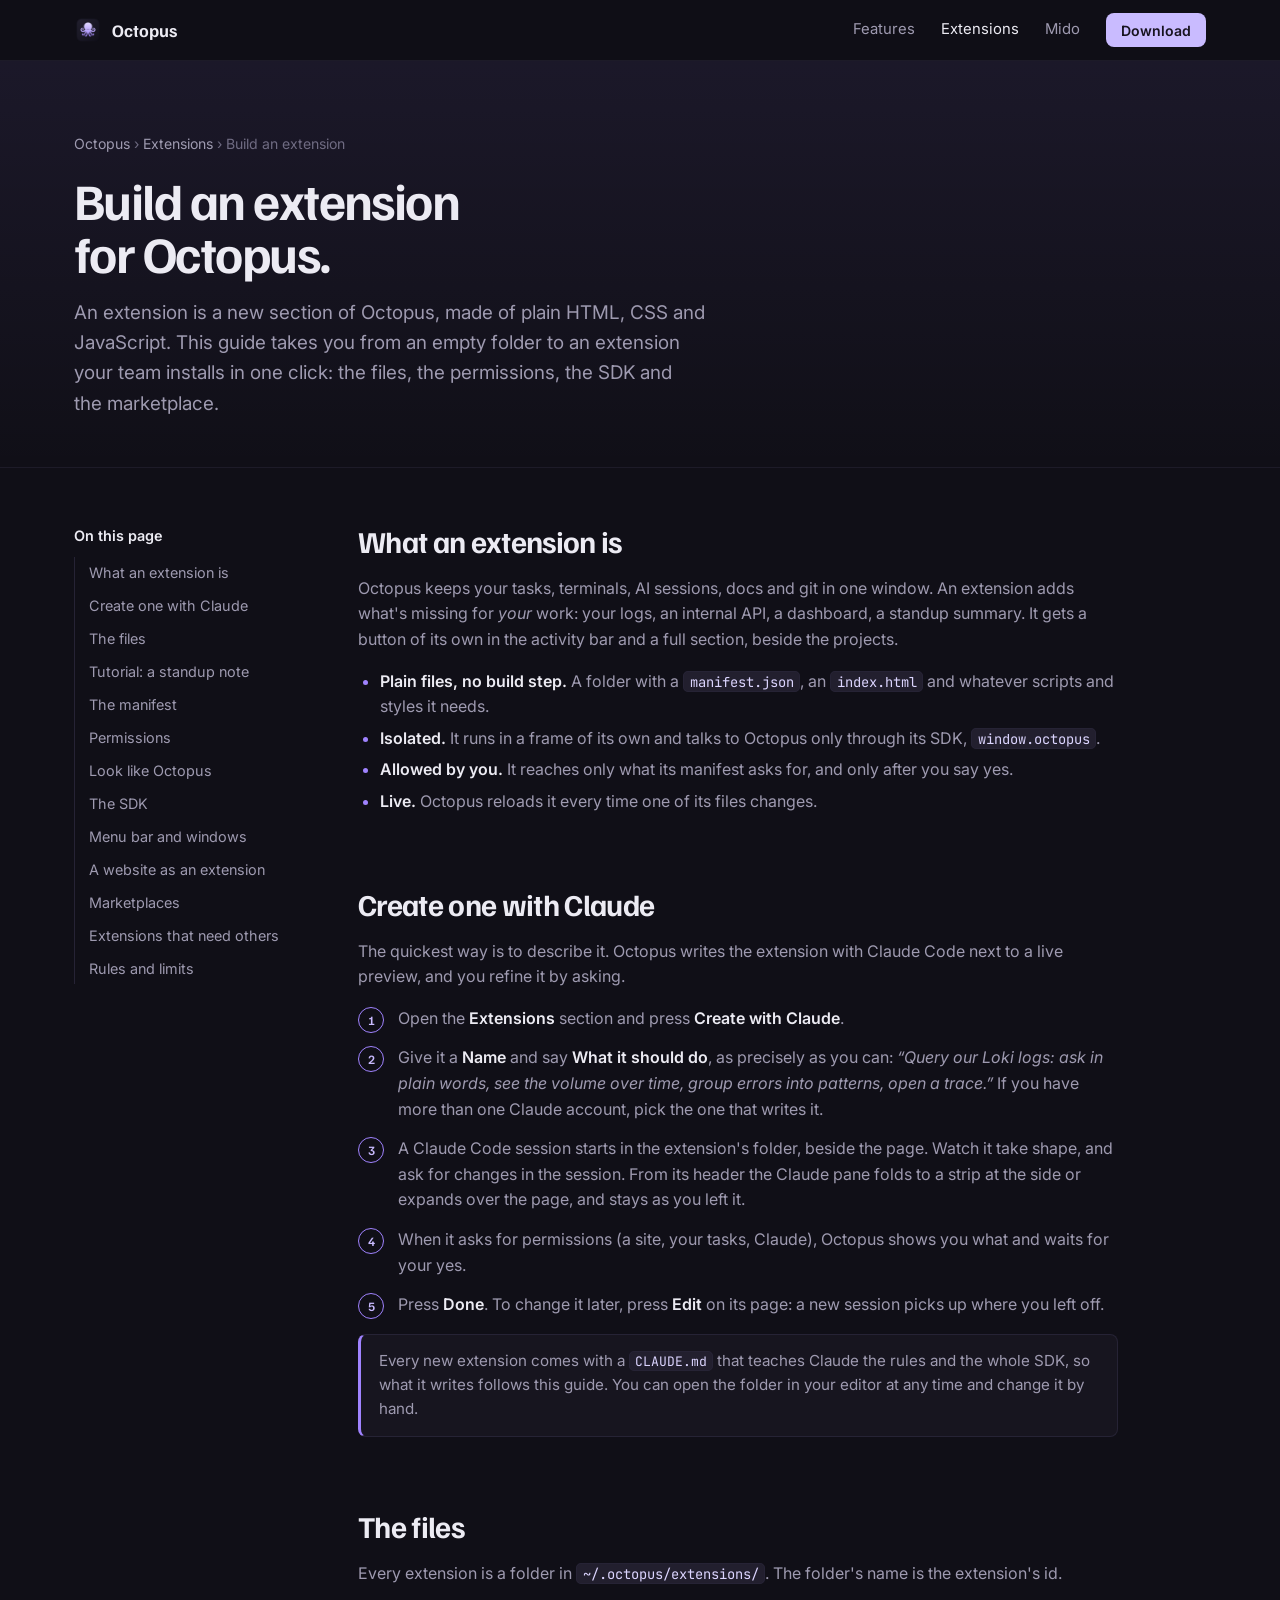
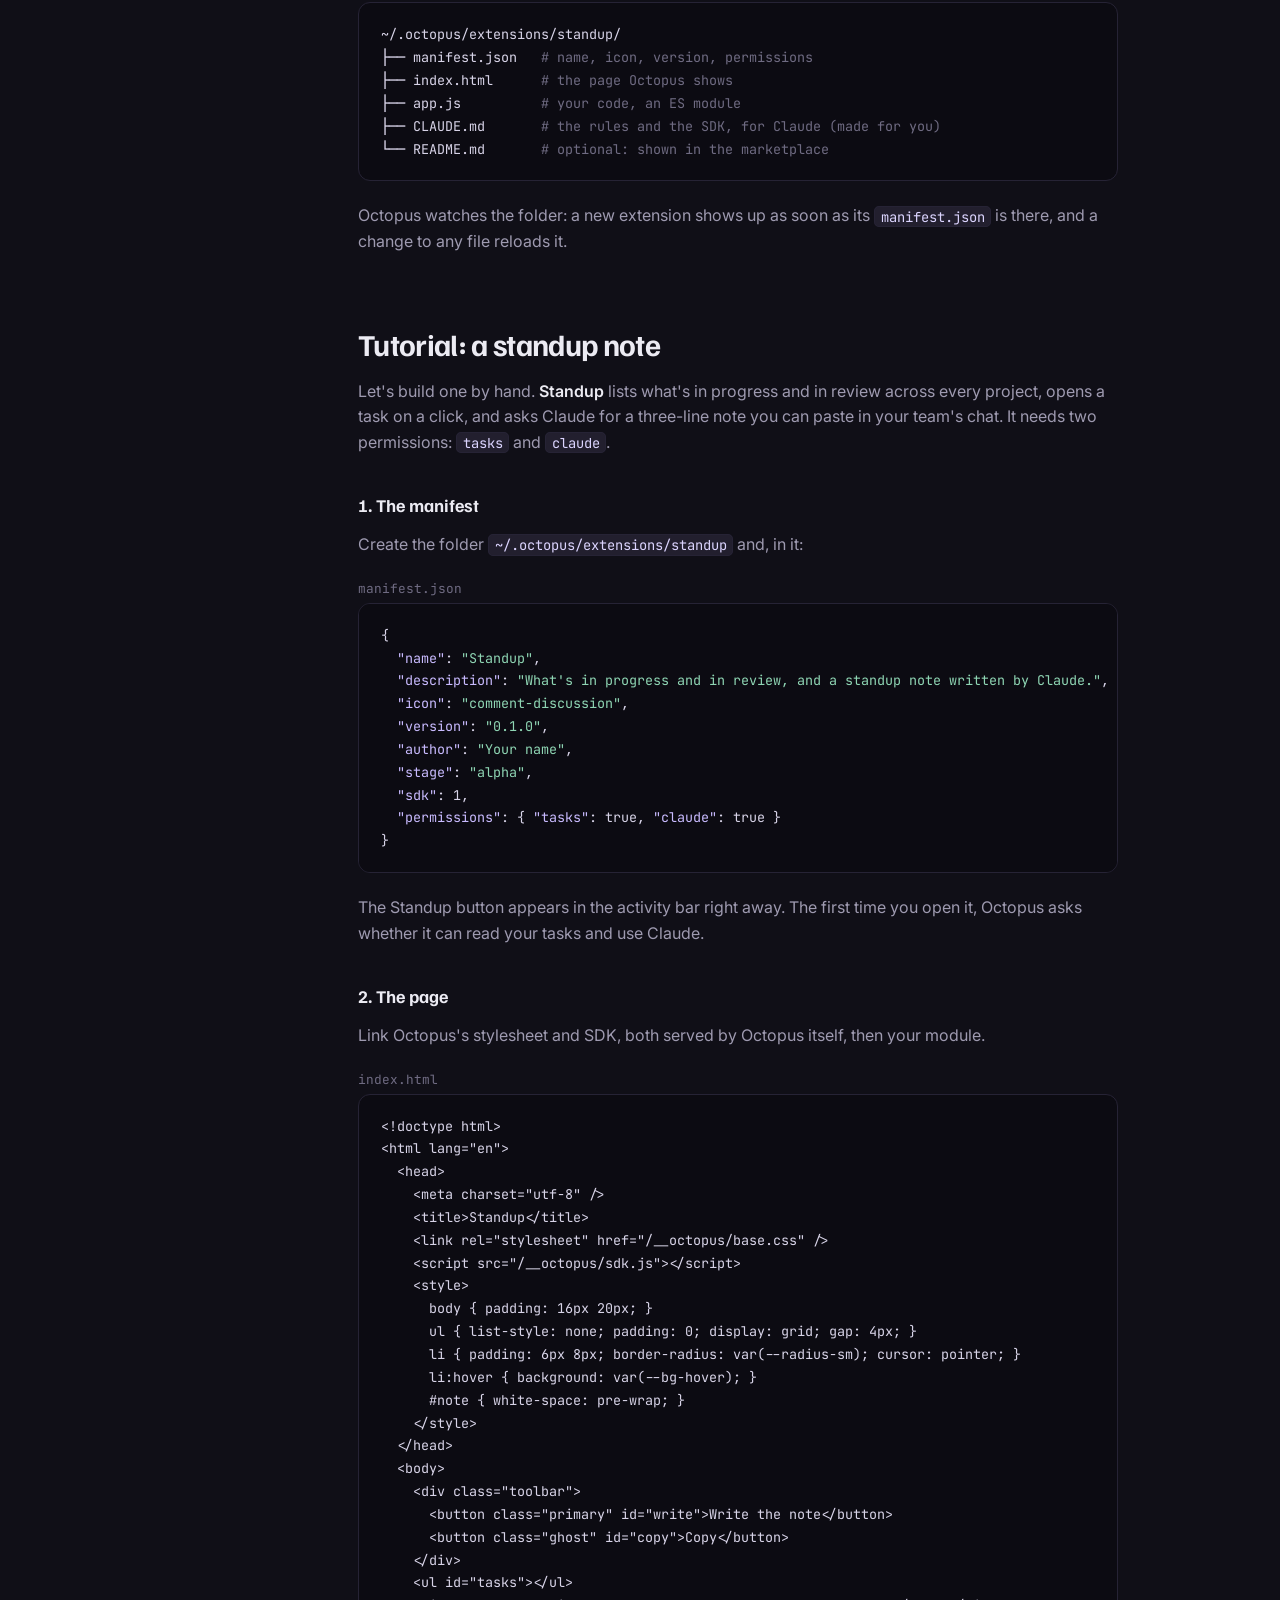
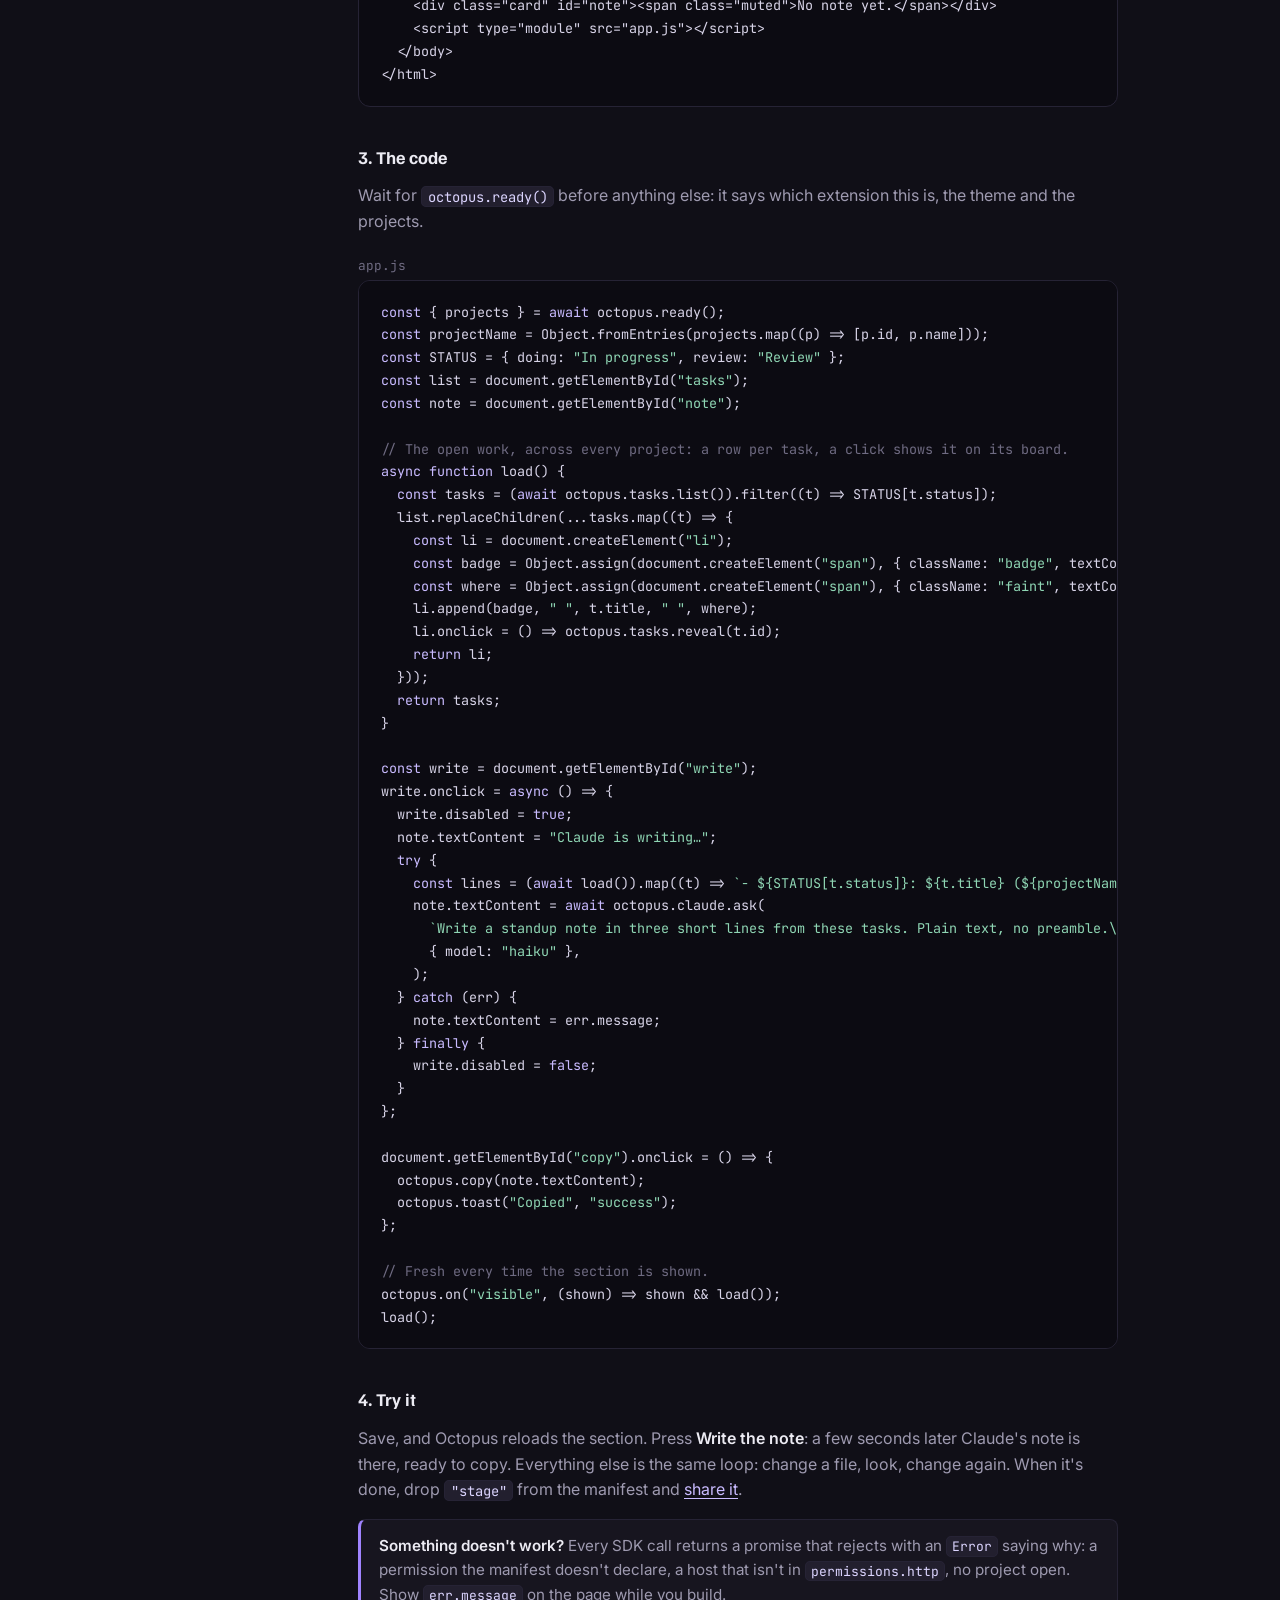
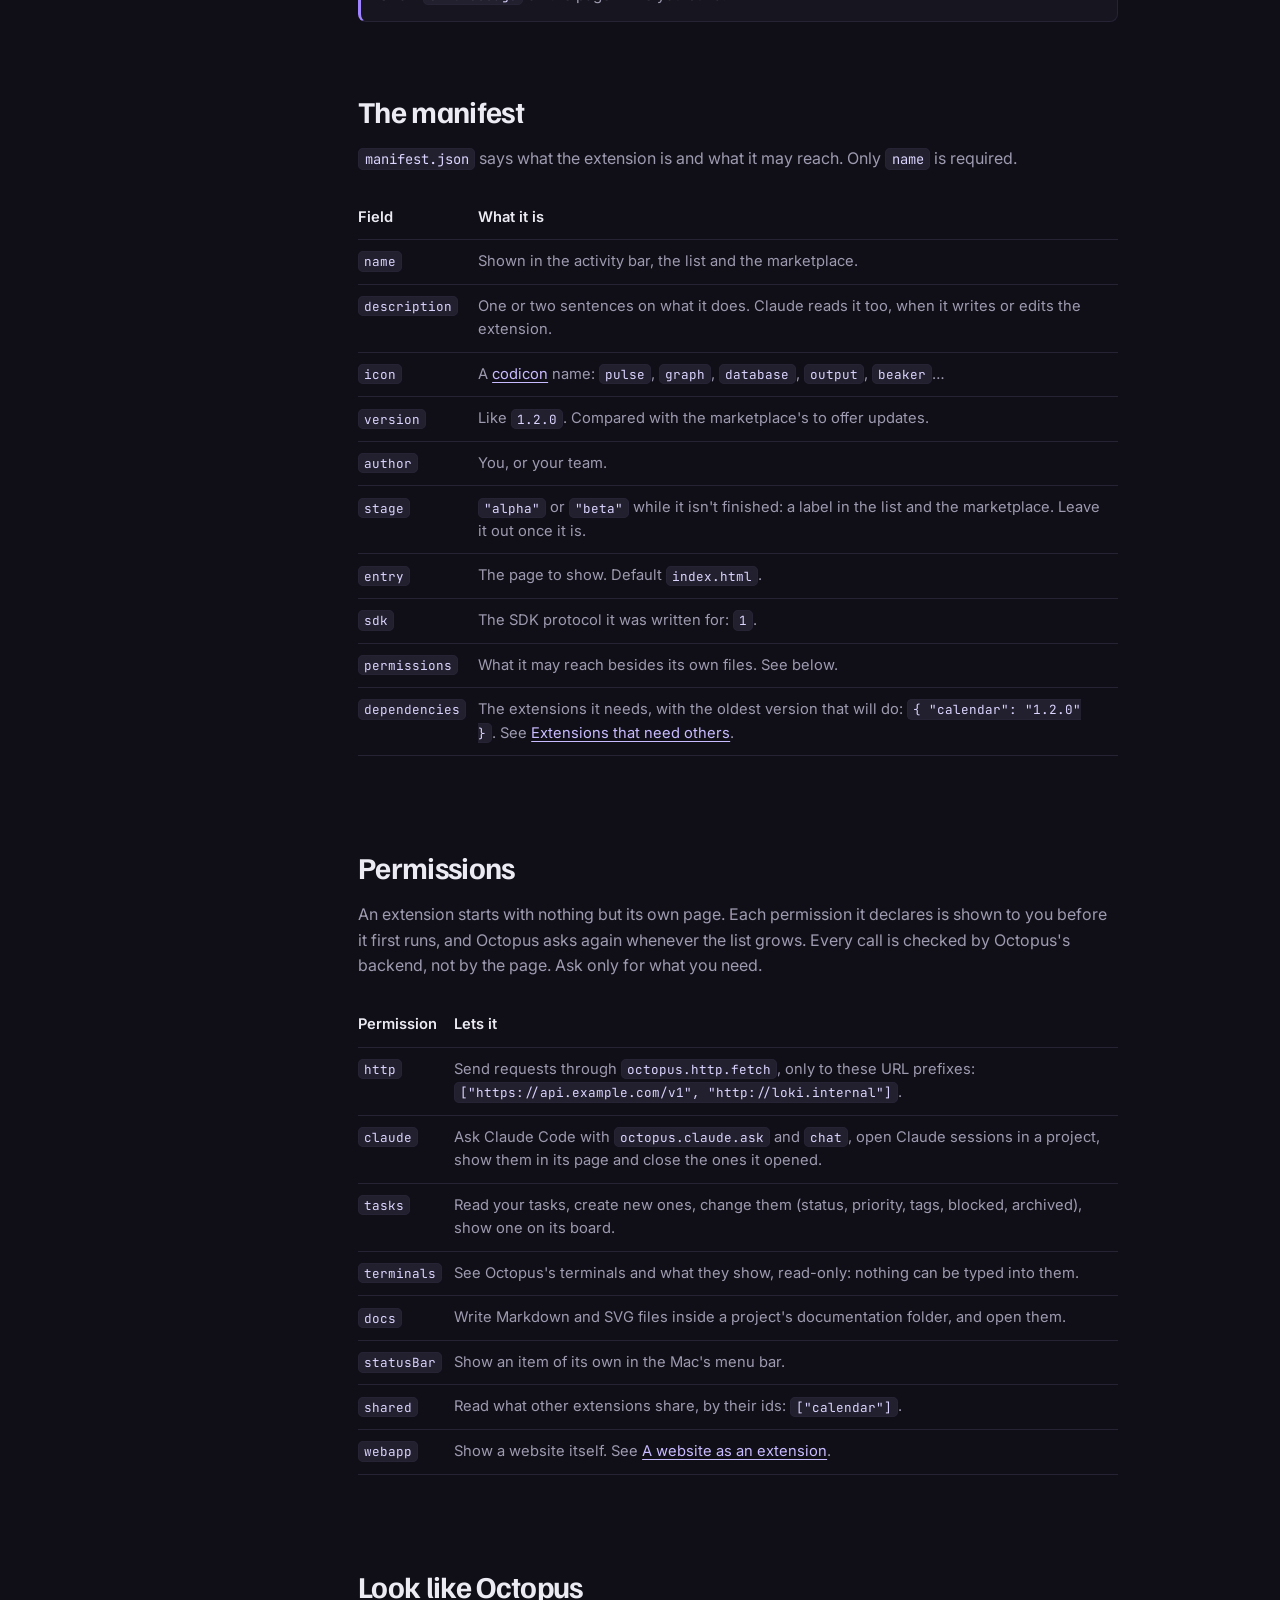
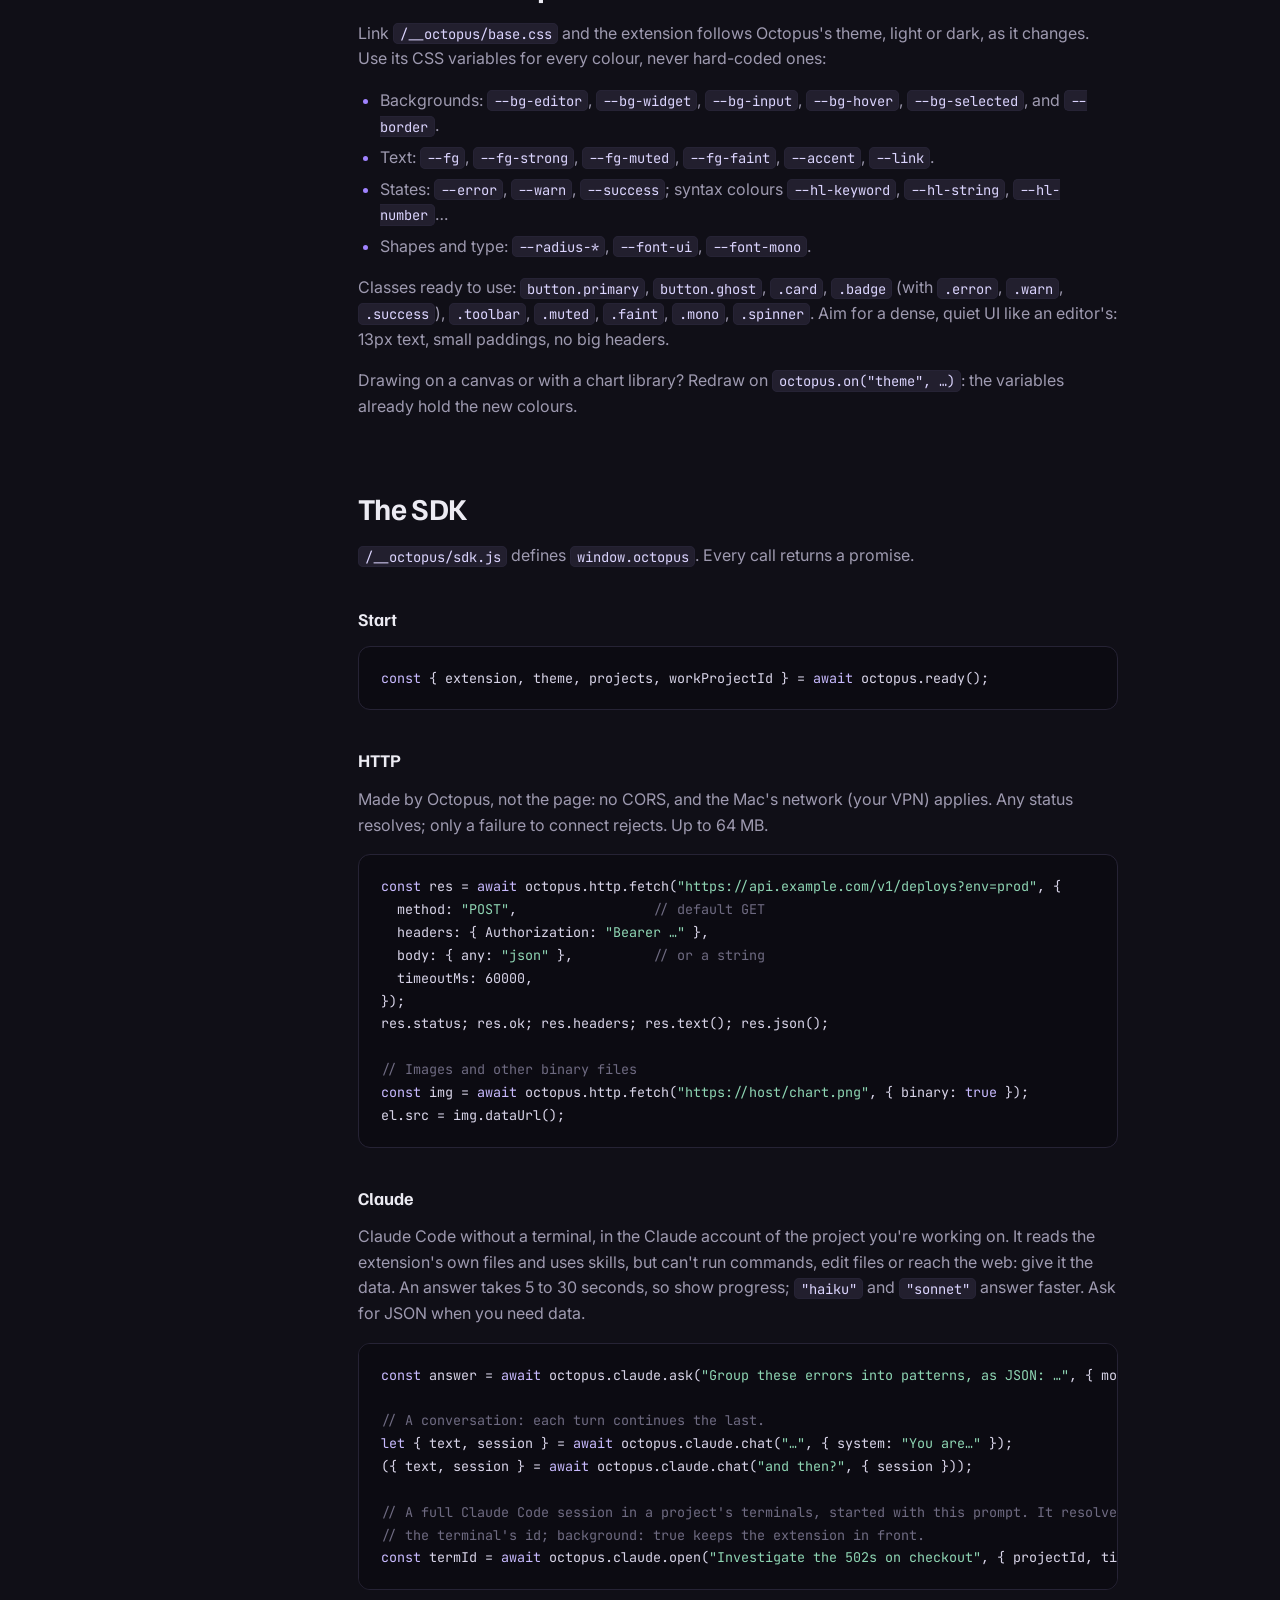
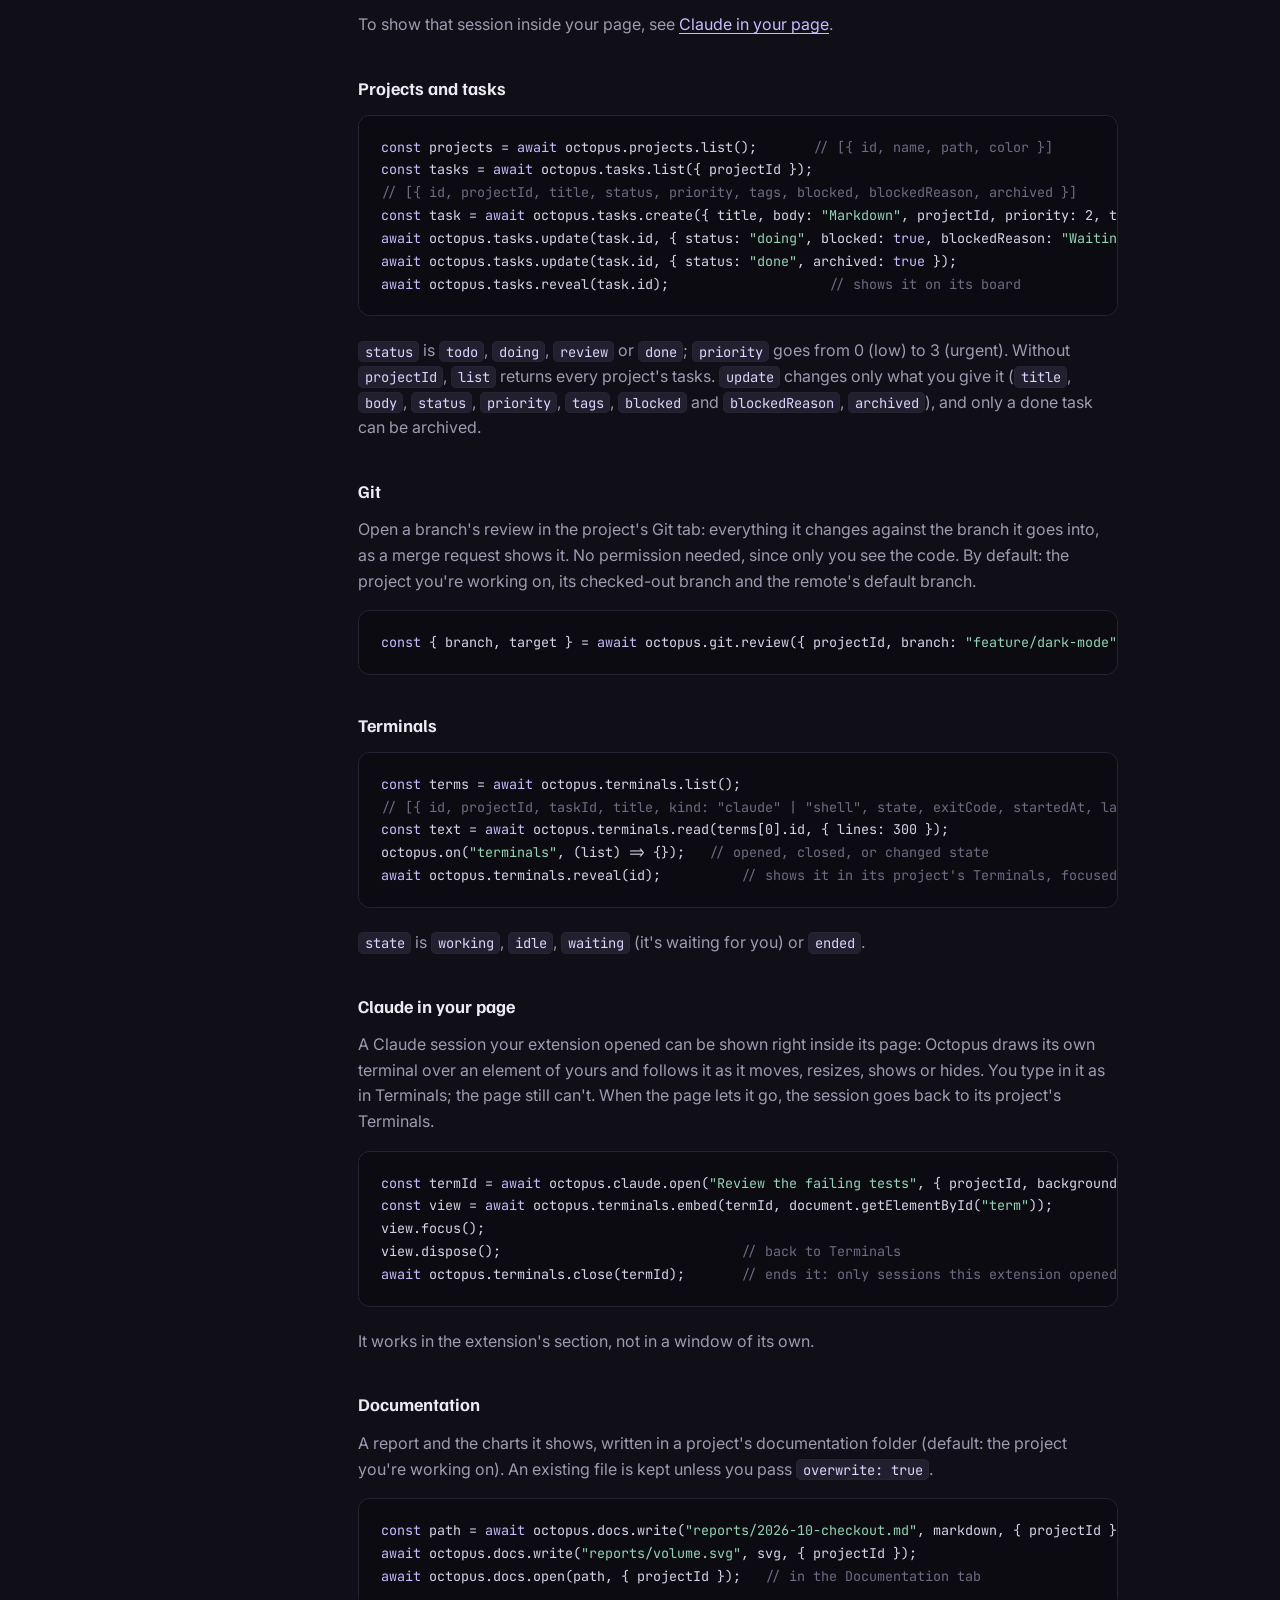
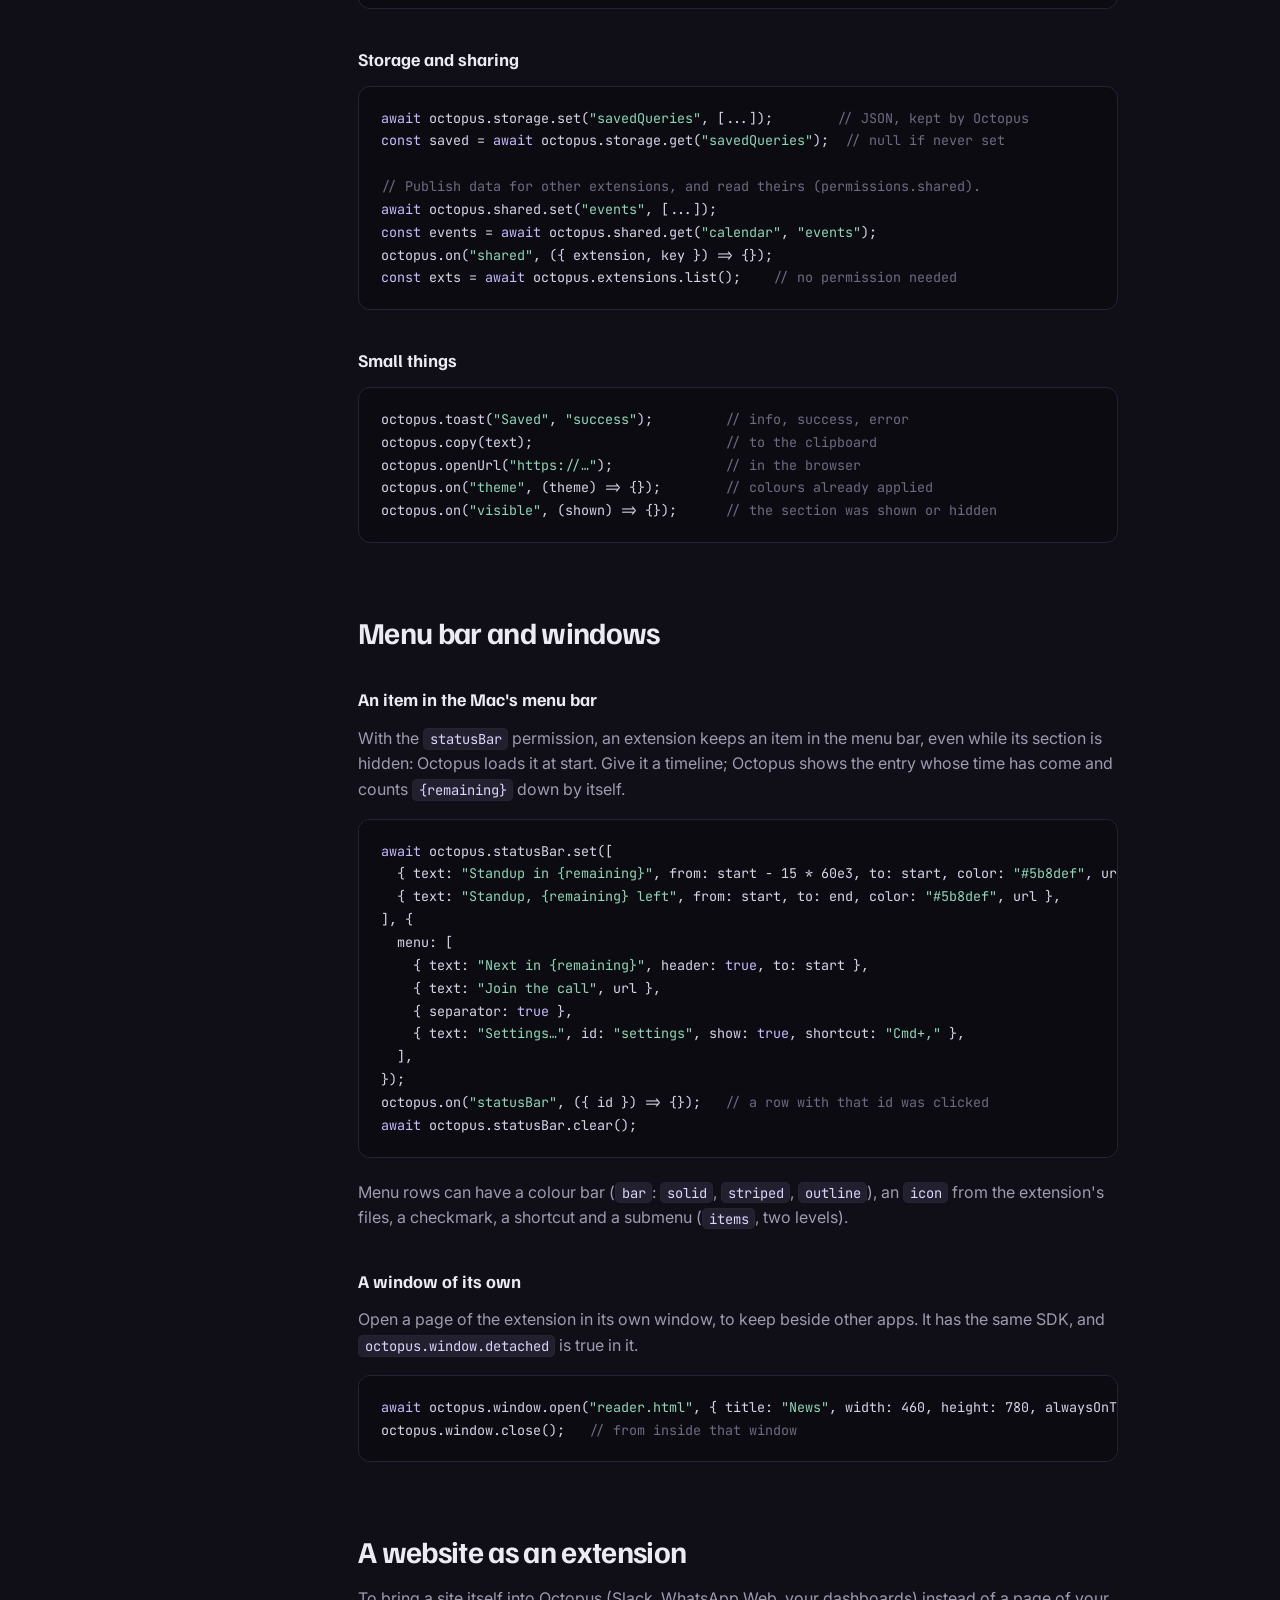
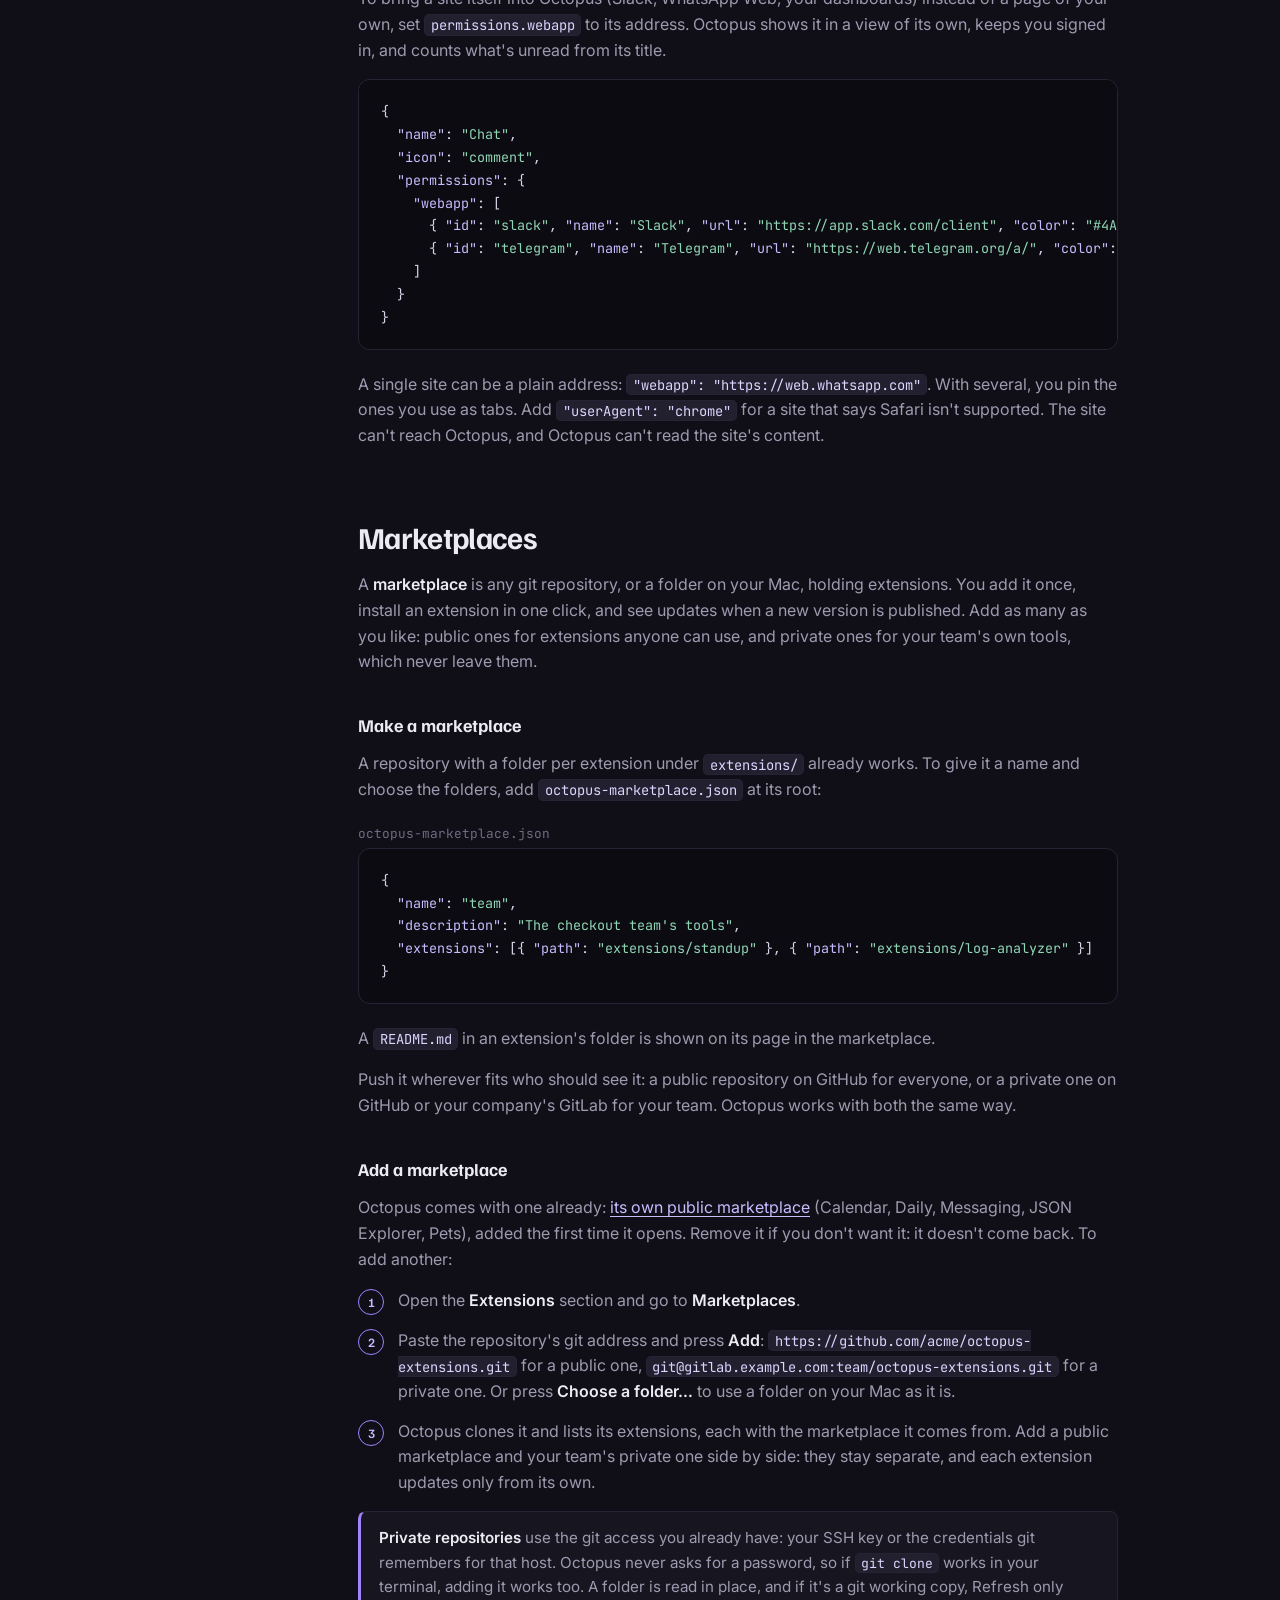
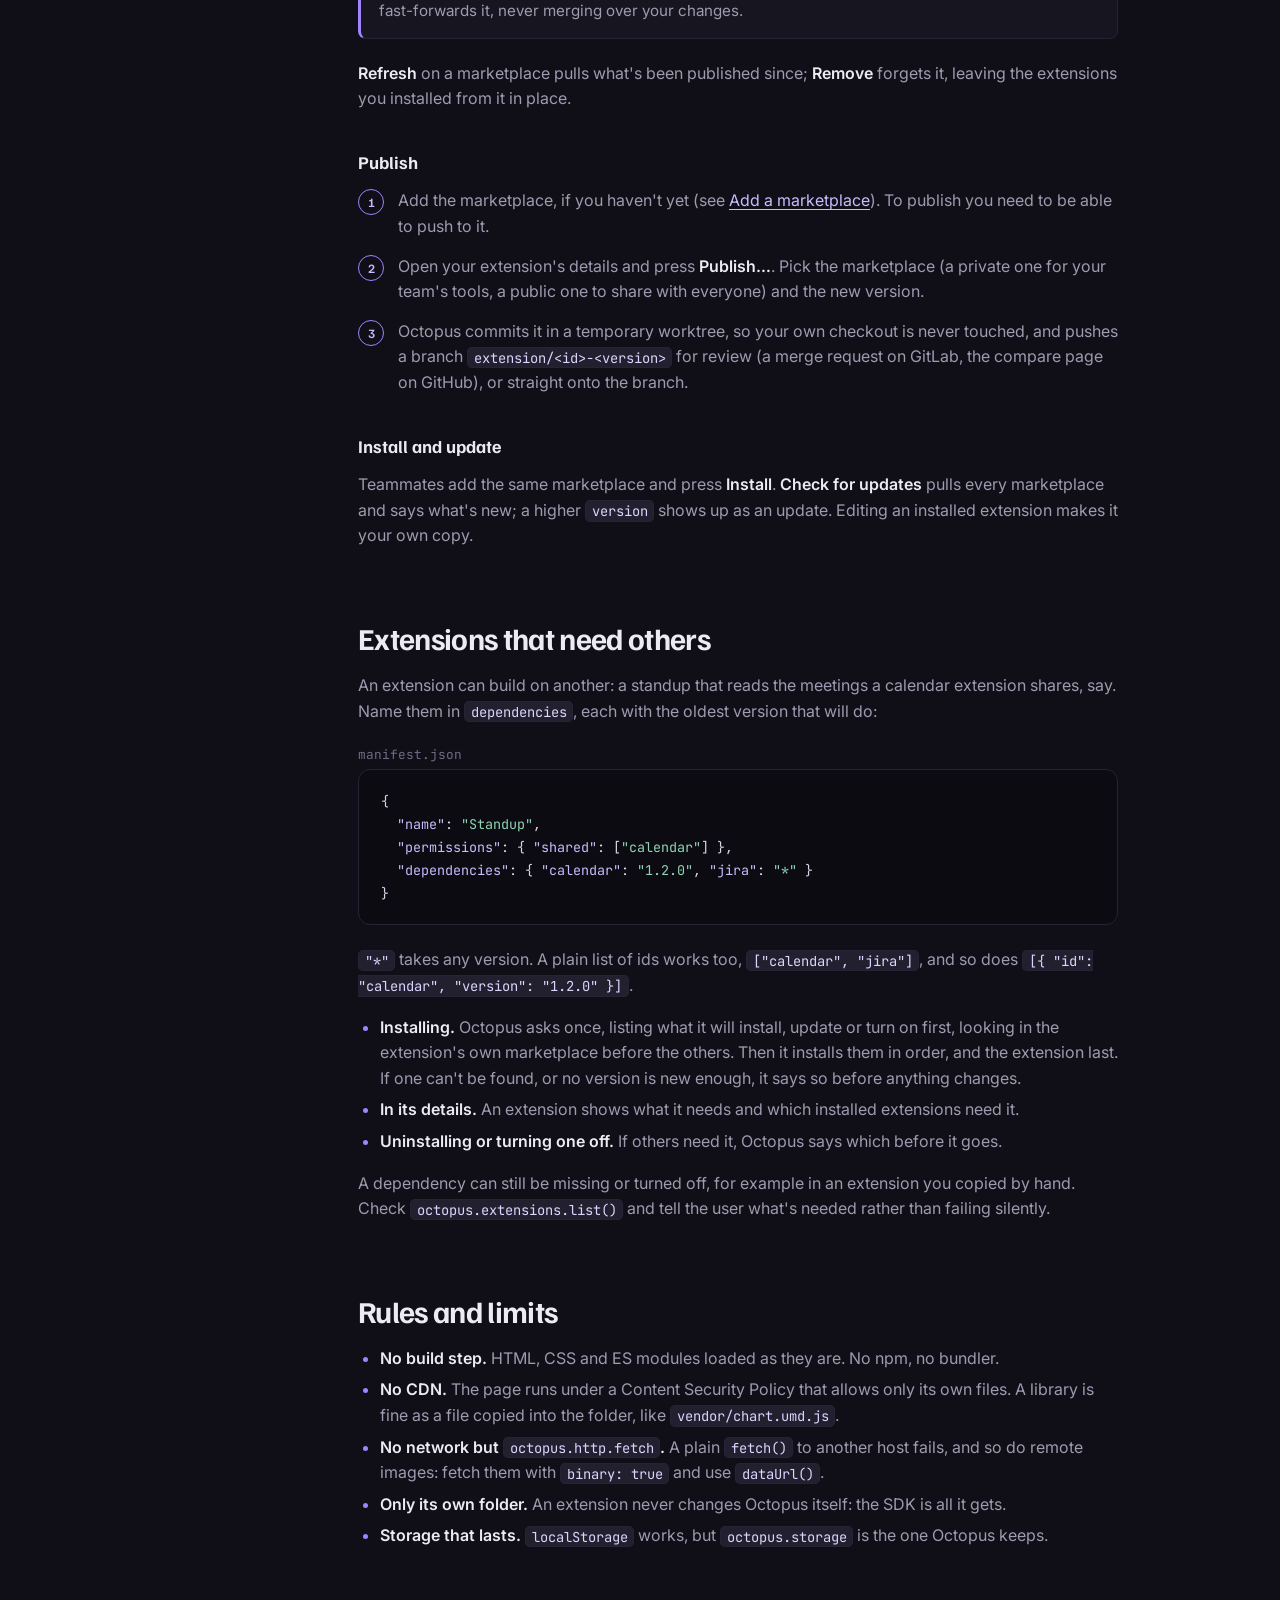
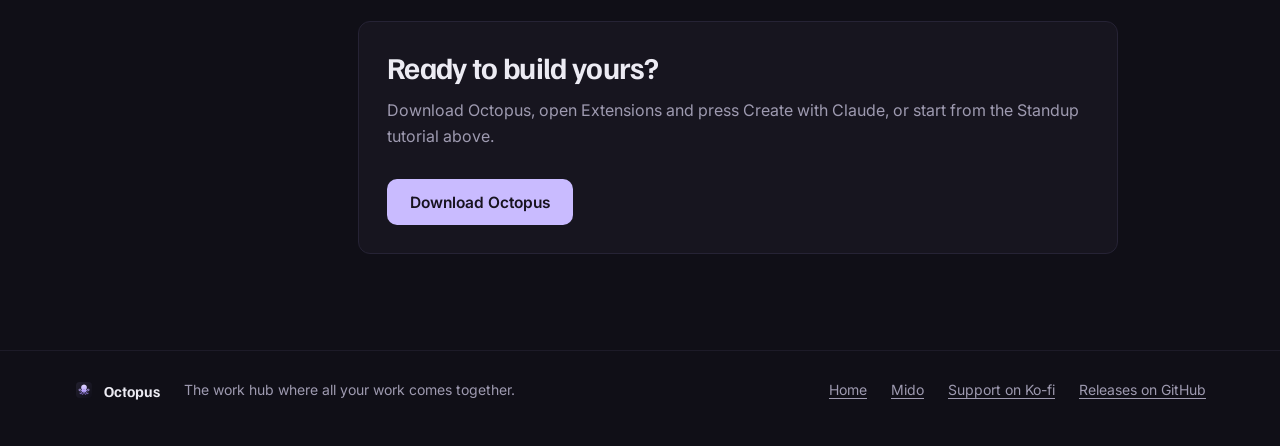
==== commit a4ba8e6b: "Merge branch 'home/public-marketplace': no version line on the home, Octopus's public marketplace fe" ====
--- a/docs/extensions/index.html
+++ b/docs/extensions/index.html
@@ -23,7 +23,7 @@
   <link rel="preconnect" href="https://fonts.googleapis.com" />
   <link rel="preconnect" href="https://fonts.gstatic.com" crossorigin />
   <link href="https://fonts.googleapis.com/css2?family=Familjen+Grotesk:wght@500;600;700&family=Inter:wght@400;500;600&family=JetBrains+Mono:wght@400&display=swap" rel="stylesheet" />
-  <link rel="stylesheet" href="../styles.css?v=6" />
+  <link rel="stylesheet" href="../styles.css?v=8" />
   <script type="application/ld+json">
   {
     "@context": "https://schema.org",
@@ -441,6 +441,7 @@
           <p>Push it wherever fits who should see it: a public repository on GitHub for everyone, or a private one on GitHub or your company's GitLab for your team. Octopus works with both the same way.</p>
 
           <h3 id="add-marketplace">Add a marketplace</h3>
+          <p>Octopus comes with one already: <a href="https://github.com/serafo27/octopus-extensions-marketplace">its own public marketplace</a> (Calendar, Daily, Messaging, JSON Explorer, Pets), added the first time it opens. Remove it if you don't want it: it doesn't come back. To add another:</p>
           <ol class="steps">
             <li>Open the <b>Extensions</b> section and go to <b>Marketplaces</b>.</li>
             <li>Paste the repository's git address and press <b>Add</b>: <code>https://github.com/acme/octopus-extensions.git</code> for a public one, <code>git@gitlab.example.com:team/octopus-extensions.git</code> for a private one. Or press <b>Choose a folder…</b> to use a folder on your Mac as it is.</li>
@@ -510,5 +511,6 @@
       <a class="small" href="https://github.com/serafo27/octopus-site/releases">Releases on GitHub</a>
     </div>
   </footer>
+  <script src="../to-top.js?v=7" defer></script>
 </body>
 </html>
--- a/docs/styles.css
+++ b/docs/styles.css
@@ -98,7 +98,6 @@
 h1 { font-size: clamp(2.3rem, 5.2vw, 4rem); line-height: 1.04; letter-spacing: -0.03em; font-weight: 700; max-width: 21ch; text-wrap: balance; }
 .lede { font-size: 1.18rem; color: var(--fg-muted); max-width: 54ch; text-wrap: pretty; }
 .cta { display: flex; flex-wrap: wrap; gap: 12px; justify-content: center; margin-top: 6px; }
-.cta-note { font-size: 0.85rem; color: var(--fg-faint); margin-top: -8px; }
 @media (max-width: 600px) { .hero { padding-top: 56px; } .lede { font-size: 1.05rem; } }
 
 /* Screenshots: the app's window, its traffic lights drawn over the title bar's empty corner */
@@ -215,8 +214,31 @@
 .ext-steps h3 { font-size: 1.08rem; }
 .ext-steps p { color: var(--fg-muted); font-size: 0.95rem; }
 @media (max-width: 760px) { .ext-steps { grid-template-columns: 1fr; gap: 28px; } }
-/* Public and private marketplaces, under the steps */
-.ext-markets { max-width: 760px; margin: 48px auto 0; padding: 18px 22px; text-align: center; color: var(--fg-muted); font-size: 0.98rem; border: 1px solid var(--line-soft); border-radius: var(--radius); background: rgba(160, 131, 255, 0.05); text-wrap: pretty; }
+/* Public and private marketplaces, under the steps: a card each */
+.markets { margin-top: 72px; display: grid; gap: 28px; }
+.markets-head { text-align: center; display: grid; gap: 6px; }
+.markets-head h3 { font-size: 1.3rem; }
+.markets-head p { color: var(--fg-muted); }
+.markets-grid { display: grid; grid-template-columns: 1fr 1fr; gap: 20px; max-width: 900px; width: 100%; margin: 0 auto; }
+@media (max-width: 760px) { .markets-grid { grid-template-columns: 1fr; } }
+.market-card { --tint: 90, 169, 255; display: grid; gap: 14px; align-content: start; padding: 22px; border-radius: var(--radius); border: 1px solid var(--line); background: linear-gradient(180deg, rgba(var(--tint), 0.07), transparent 70%), var(--bg-raised); }
+.market-card.private { --tint: 160, 131, 255; }
+.market-top { display: flex; align-items: center; gap: 12px; }
+.market-top b { display: block; font-family: var(--font-display); font-size: 1.05rem; }
+.market-top code { display: block; font: 0.8rem var(--font-mono); color: var(--fg-faint); overflow-wrap: anywhere; }
+.market-icon { flex: none; width: 38px; height: 38px; display: grid; place-items: center; border-radius: 10px; color: rgb(var(--tint)); background: rgba(var(--tint), 0.12); border: 1px solid rgba(var(--tint), 0.25); }
+.market-card > p { color: var(--fg-muted); font-size: 0.95rem; }
+.market-chips { list-style: none; margin: 0; padding: 0; display: flex; flex-wrap: wrap; gap: 8px; }
+.market-card[href] { color: inherit; text-decoration: none; transition: border-color 0.2s, transform 0.2s; }
+.market-card[href]:hover { border-color: rgba(var(--tint), 0.45); transform: translateY(-2px); }
+.market-link { font-size: 0.88rem; color: rgb(var(--tint)); }
+.market-chips li { font-size: 0.82rem; padding: 3px 10px; border-radius: 999px; color: var(--fg); background: rgba(var(--tint), 0.1); border: 1px solid rgba(var(--tint), 0.22); }
+
+/* Back to top: shown once the page is scrolled (to-top.js) */
+.to-top { position: fixed; right: 24px; bottom: 24px; z-index: 20; width: 44px; height: 44px; display: grid; place-items: center; border-radius: 50%; border: 1px solid var(--line); background: rgba(23, 21, 31, 0.85); backdrop-filter: blur(10px); -webkit-backdrop-filter: blur(10px); color: var(--fg); cursor: pointer; box-shadow: 0 10px 30px -10px rgba(0, 0, 0, 0.8); opacity: 0; transform: translateY(8px); pointer-events: none; transition: opacity 0.2s, transform 0.2s, border-color 0.2s, color 0.2s; }
+.to-top.shown { opacity: 1; transform: none; pointer-events: auto; }
+.to-top:hover { border-color: var(--lavender-deep); color: var(--lavender); }
+@media (max-width: 600px) { .to-top { right: 16px; bottom: 16px; } }
 
 .code { margin: 48px 0 0; padding: 20px 22px; background: var(--bg-sunk); border: 1px solid var(--line); border-radius: var(--radius); font: 400 0.84rem/1.7 var(--font-mono); color: #d8d4e8; overflow-x: auto; white-space: pre; }
 .code .k { color: var(--lavender); }
